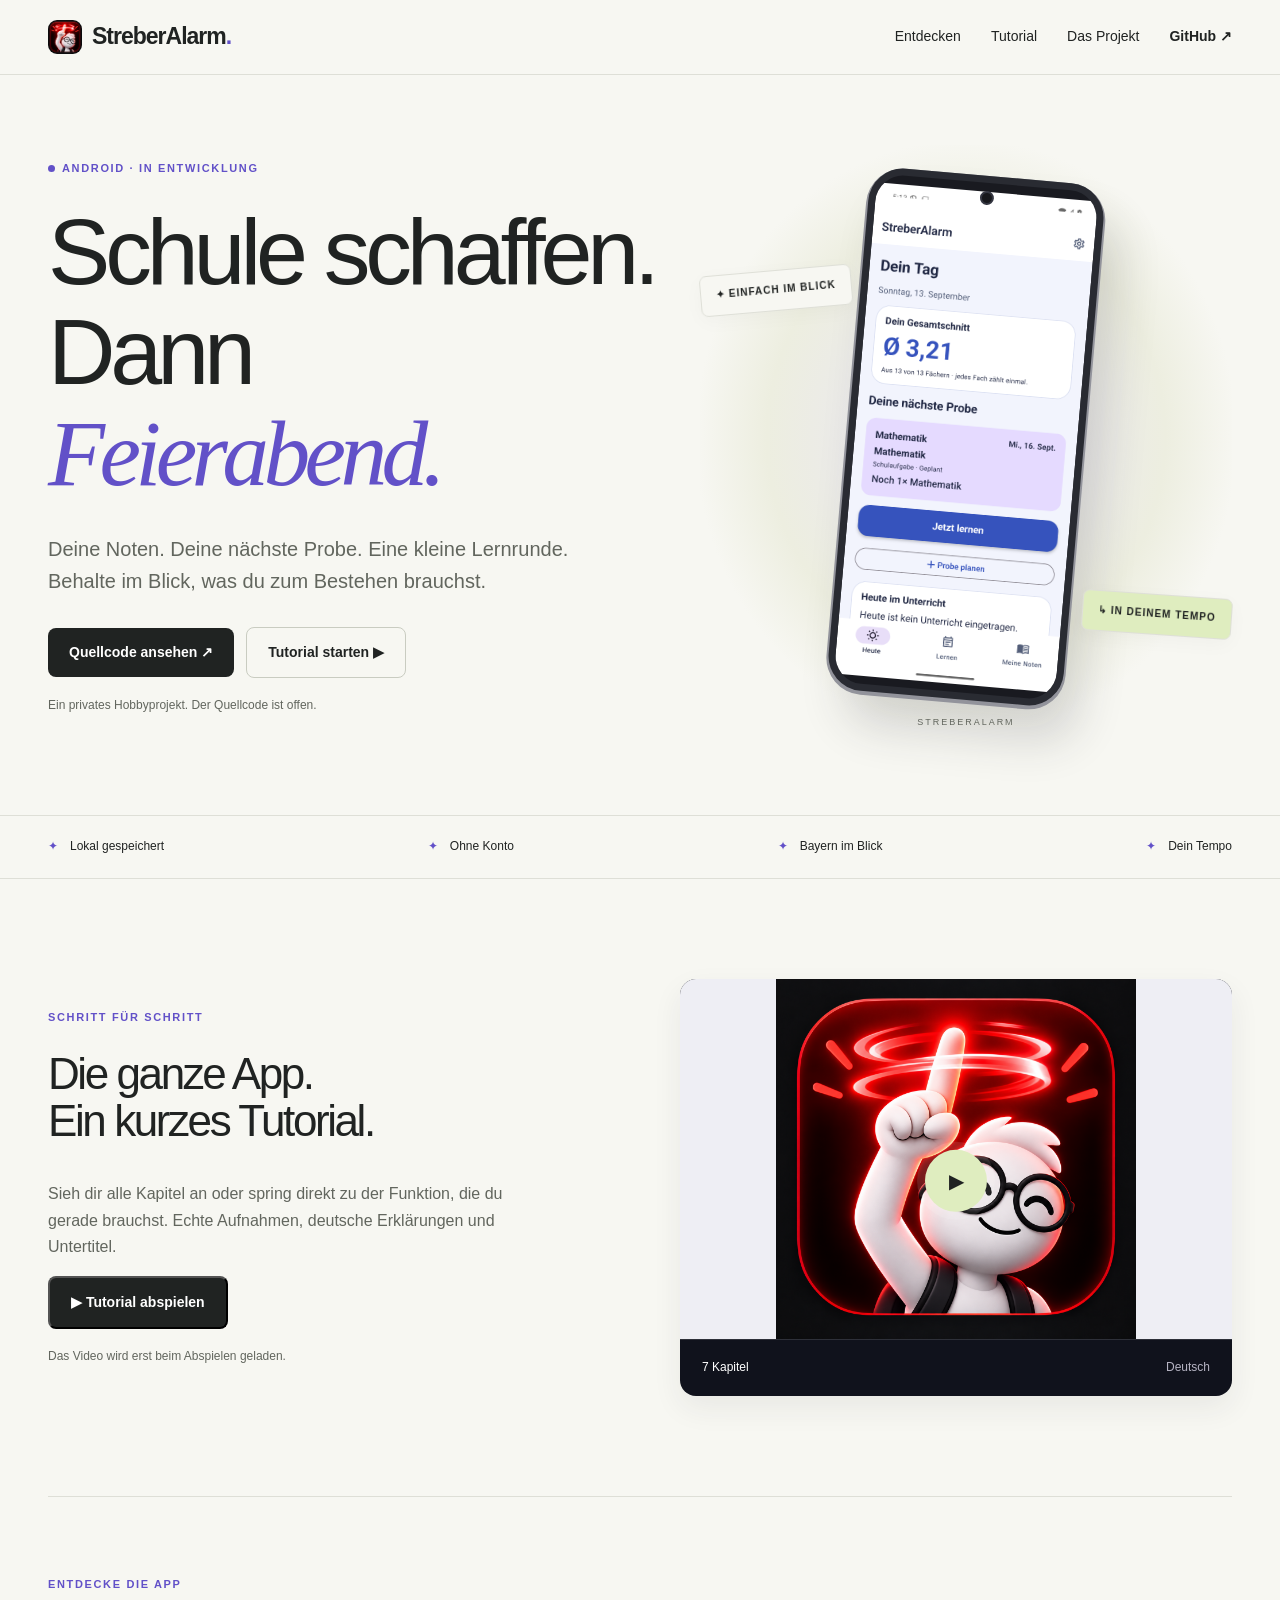
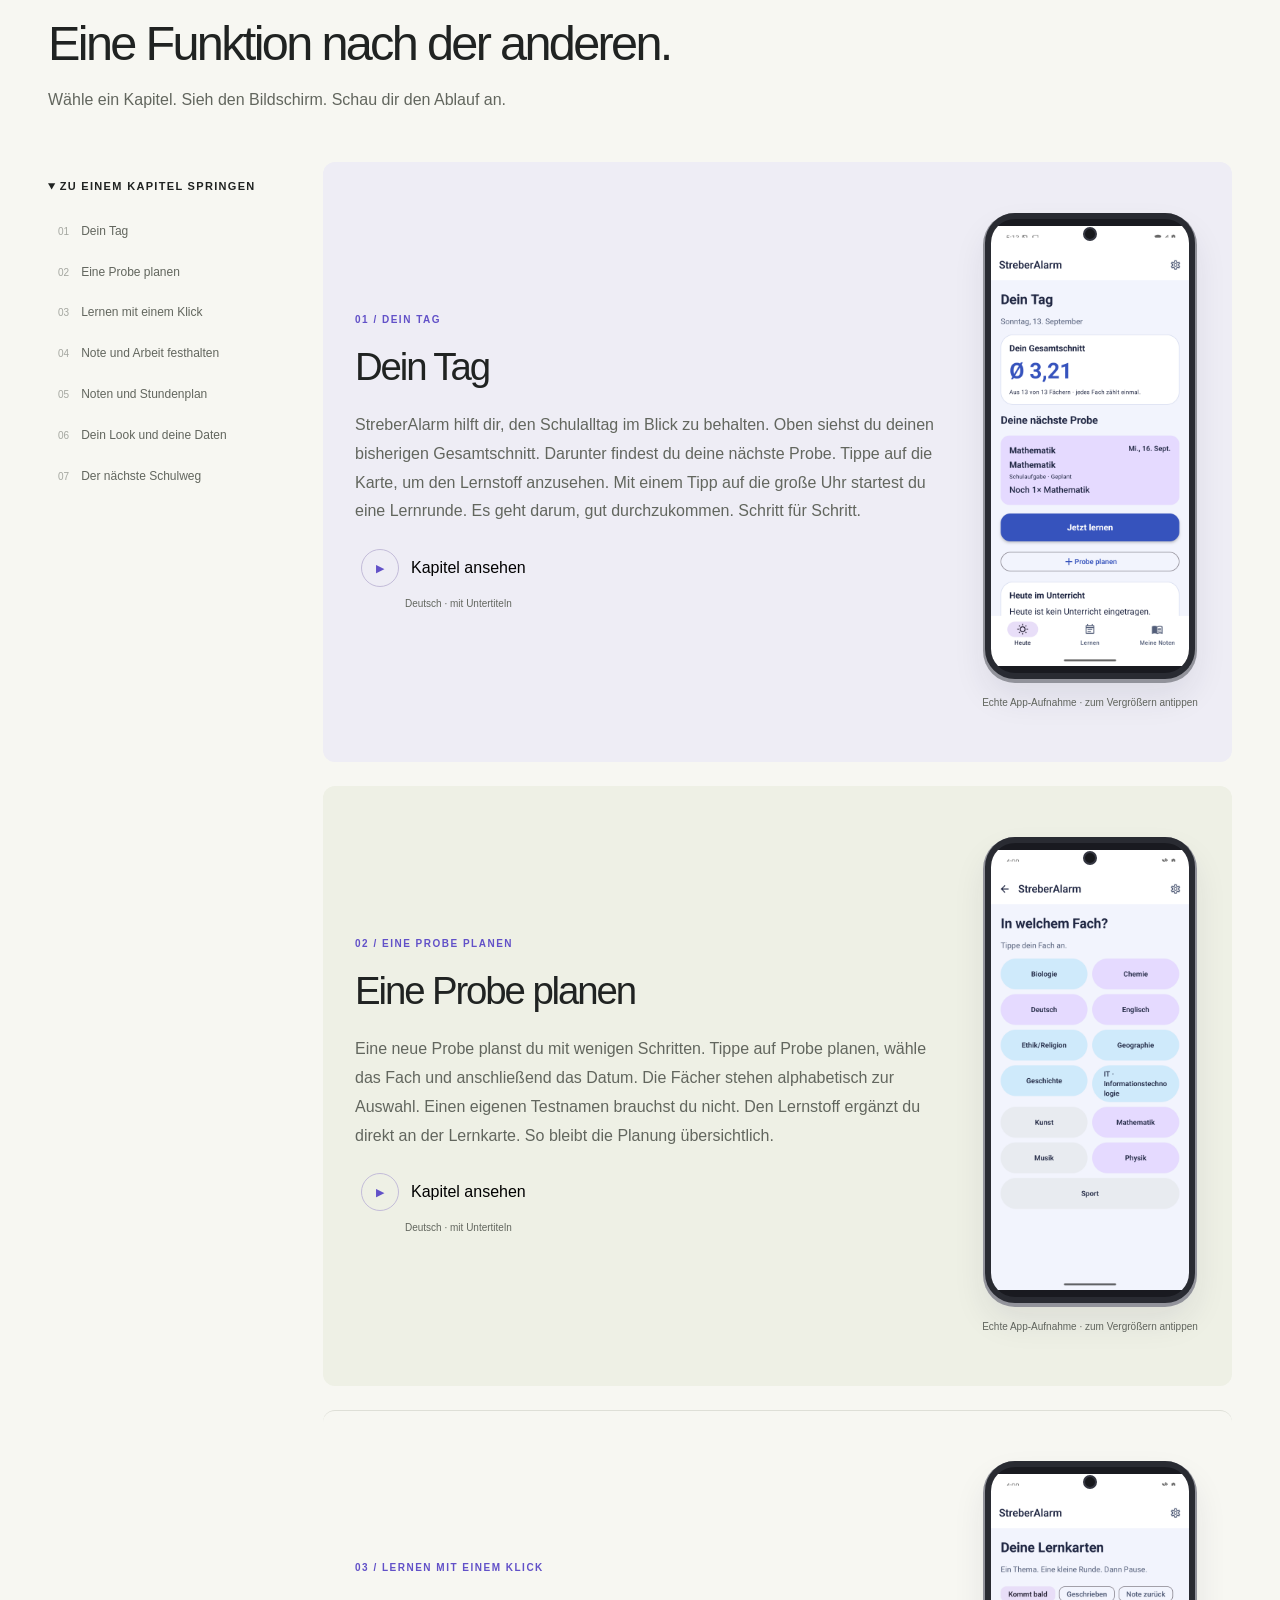
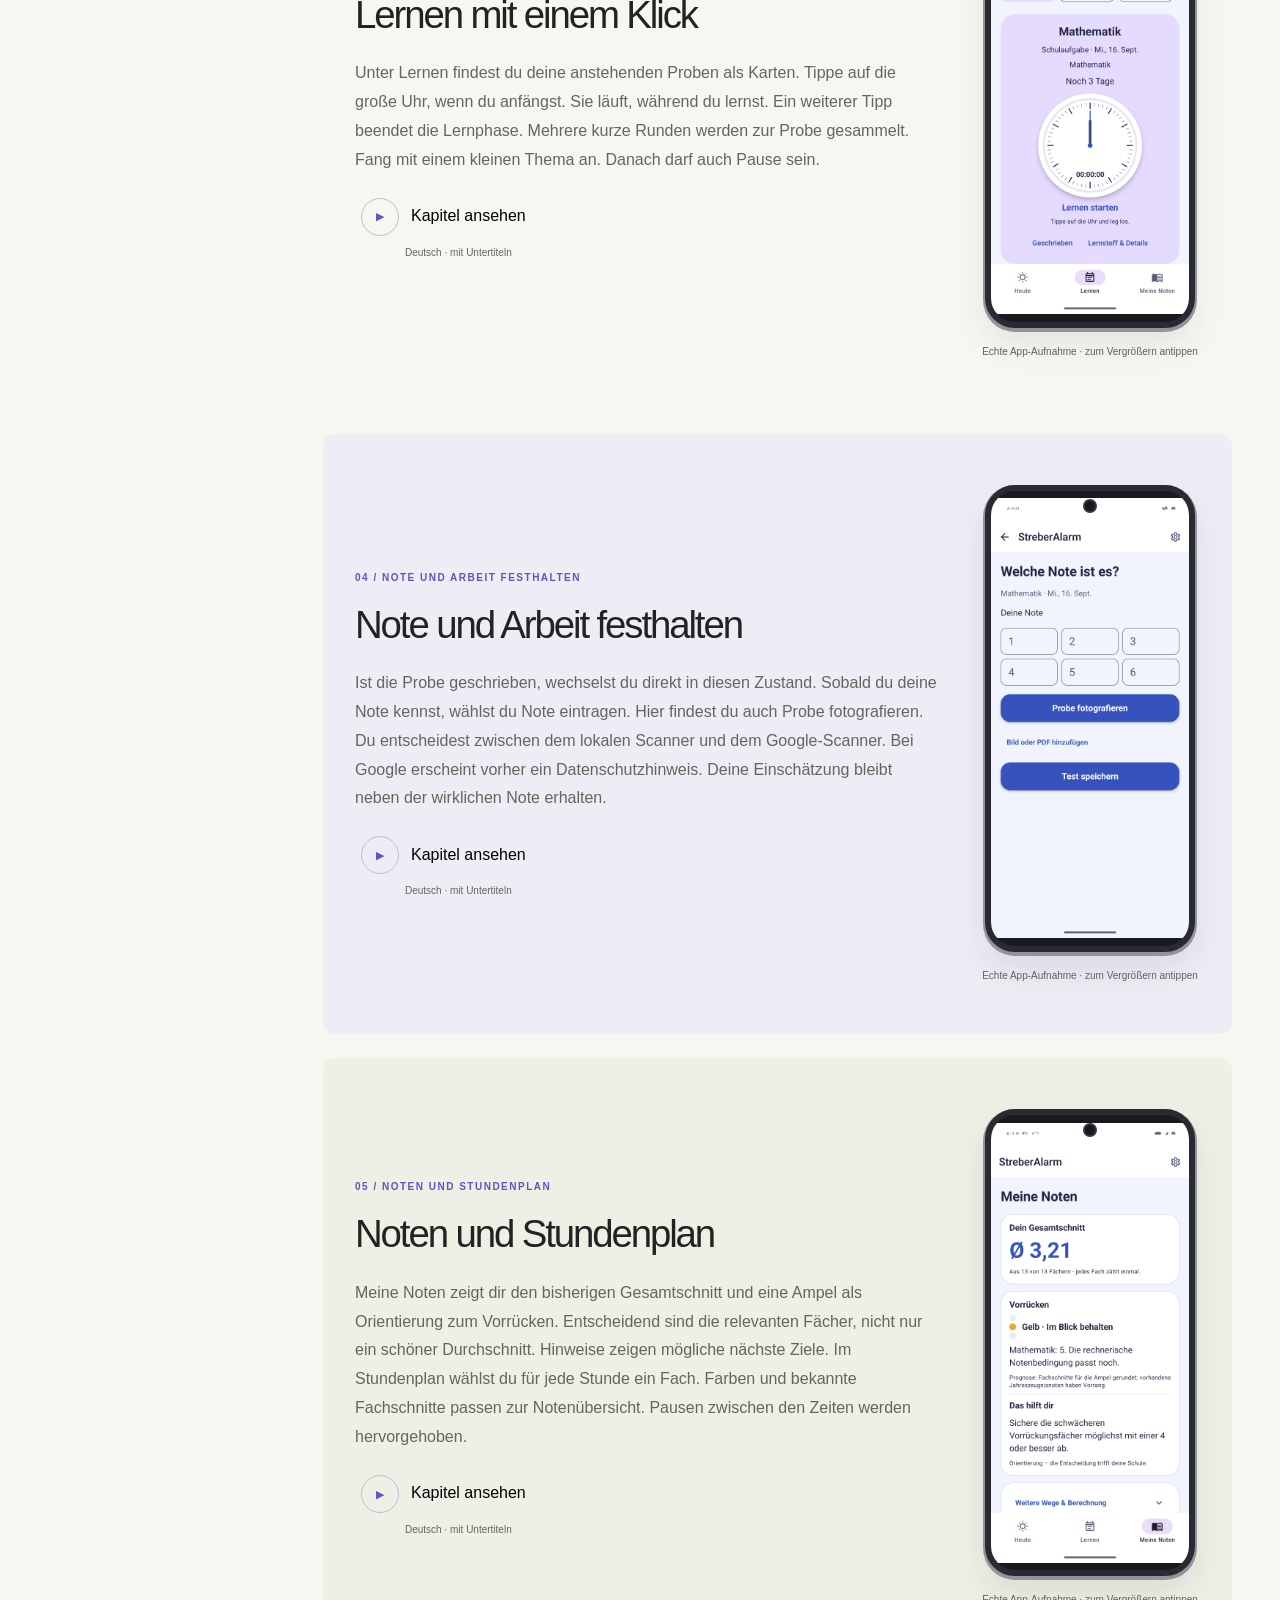
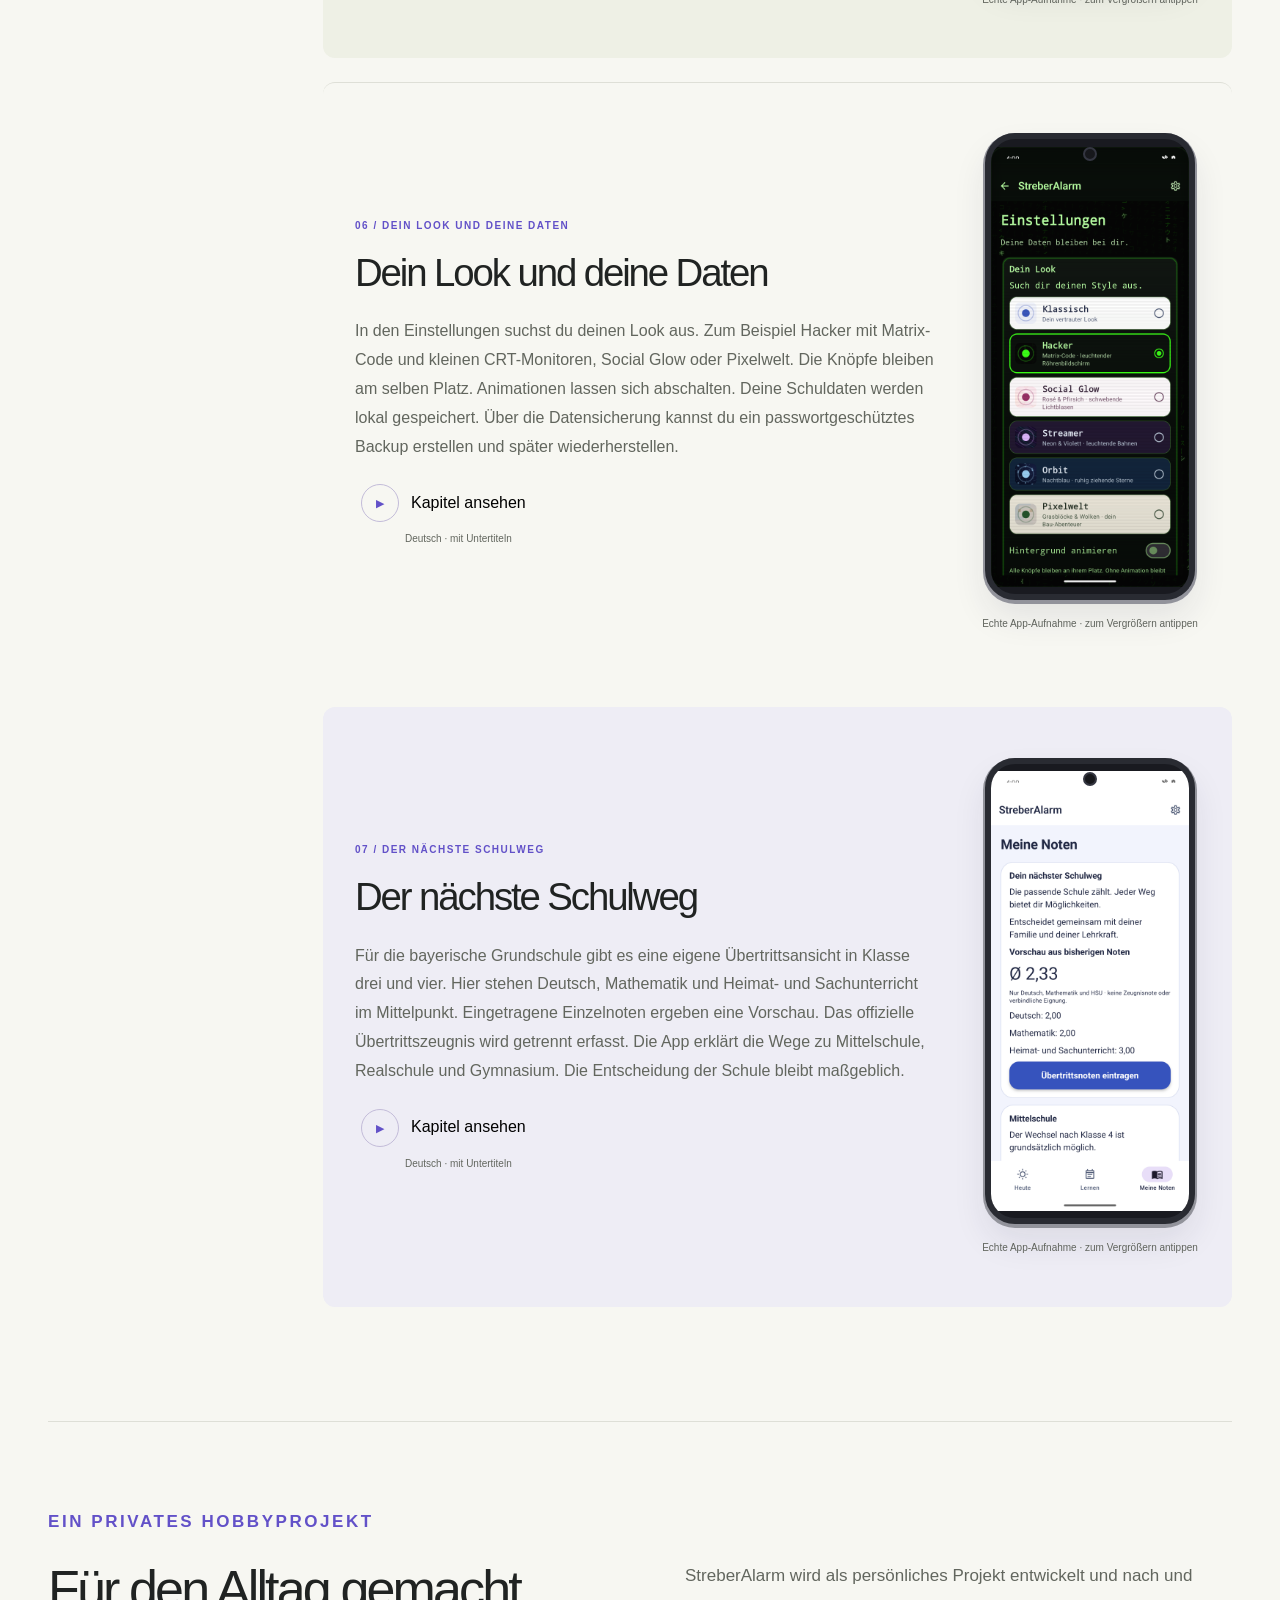
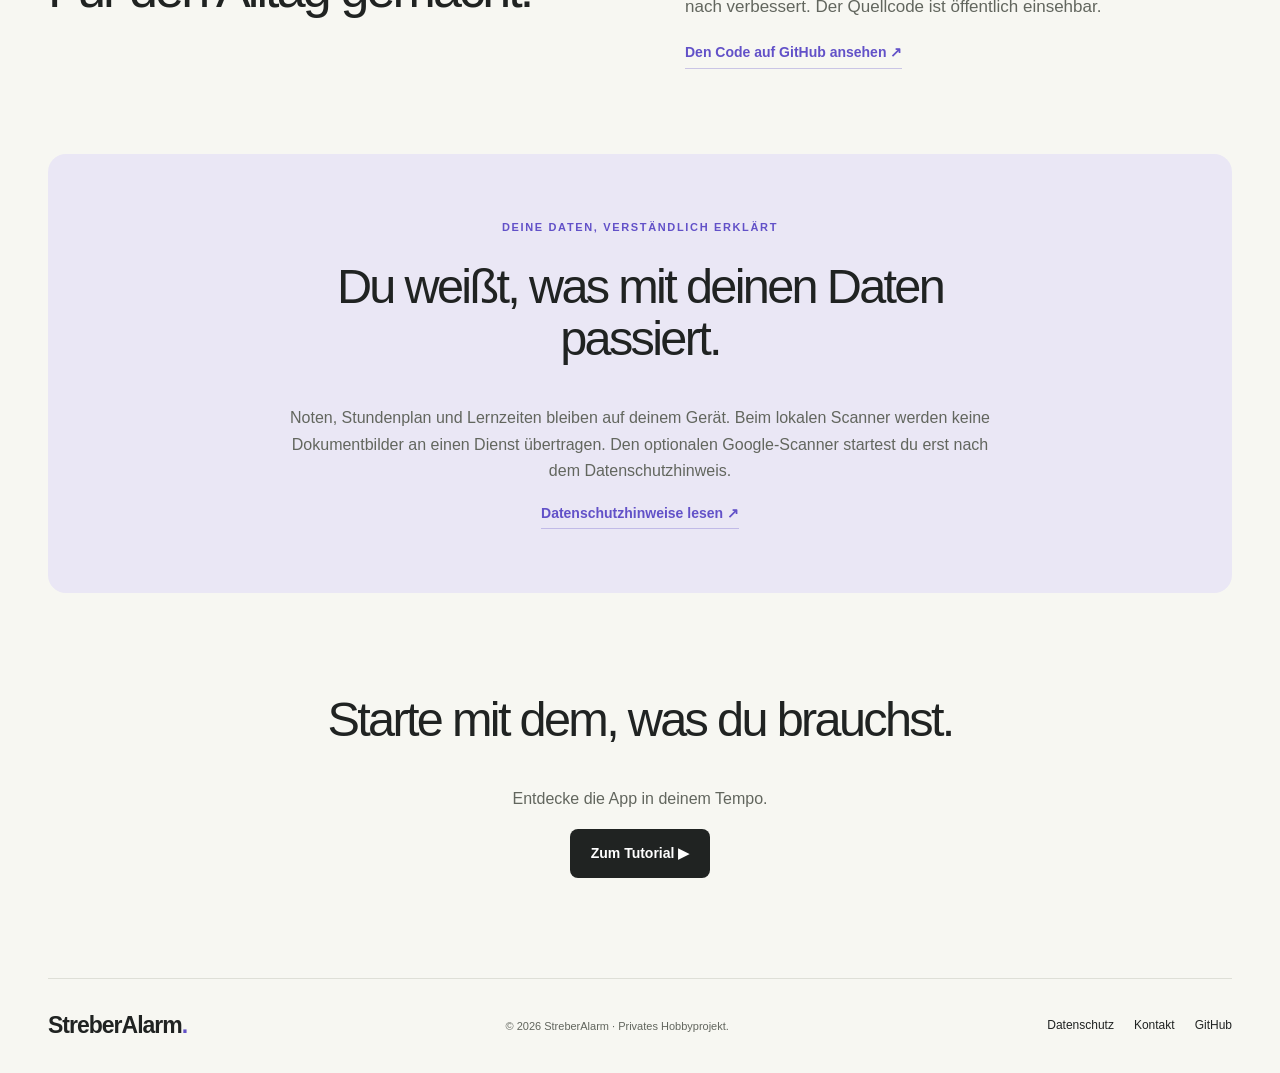
==== website/public/index.html @ 0a6abaff "Add app website with revised German tutorial chapters" ====
<!doctype html><html lang="de"><head><meta charset="utf-8"><meta name="viewport" content="width=device-width,initial-scale=1"><meta name="theme-color" content="#f7f7f2"><meta name="description" content="StreberAlarm: Funktionen, echte App-Aufnahmen und ein deutsches Tutorial."><link rel="icon" href="assets/logo.png"><link rel="stylesheet" href="style.css"><script defer src="site.js"></script><title>StreberAlarm – App und Tutorial</title></head><body><a class="skip" href="#main">Zum Inhalt</a><header class="site-header"><div class="header-inner"><a href="/streberalarm/" class="brand"><img src="assets/logo.png" width="34" height="34" alt="">StreberAlarm<span class="brand-dot">.</span></a><nav aria-label="Hauptnavigation"><a href="#features">Entdecken</a><a href="#tutorial">Tutorial</a><a href="#story">Das Projekt</a><a class="header-get" href="https://github.com/vibecodingwean/notenmanager">GitHub ↗</a></nav></div></header><main id="main"><section class="hero wrap"><div class="hero-copy"><p class="eyebrow"><span class="status-dot"></span>ANDROID · IN ENTWICKLUNG</p><h1>Schule schaffen.<br>Dann <em>Feierabend.</em></h1><p class="hero-description">Deine Noten. Deine nächste Probe. Eine kleine Lernrunde.<br>Behalte im Blick, was du zum Bestehen brauchst.</p><div class="hero-actions"><a class="button primary" href="https://github.com/vibecodingwean/notenmanager">Quellcode ansehen ↗</a><a class="button secondary" href="#tutorial">Tutorial starten ▶</a></div><p class="small">Ein privates Hobbyprojekt. Der Quellcode ist offen.</p></div><div class="hero-visual"><div class="orbit-label label-top">✦ EINFACH IM BLICK</div><div class="hero-phone phone"><img src="assets/01-heute.png" width="1080" height="2400" alt="StreberAlarm – echte Android-Aufnahme" loading="lazy"></div><div class="orbit-label label-bottom">↳ IN DEINEM TEMPO</div><span class="visual-index">STREBERALARM</span></div></section><div class="principles"><div class="wrap"><span>Lokal gespeichert</span><span>Ohne Konto</span><span>Bayern im Blick</span><span>Dein Tempo</span></div></div><section class="tutorial wrap" id="tutorial"><div><p class="eyebrow">SCHRITT FÜR SCHRITT</p><h2>Die ganze App.<br>Ein kurzes Tutorial.</h2><p>Sieh dir alle Kapitel an oder spring direkt zu der Funktion, die du gerade brauchst. Echte Aufnahmen, deutsche Erklärungen und Untertitel.</p><button class="button primary" data-start="0" data-title="Das vollständige Tutorial">▶ Tutorial abspielen</button><p class="small">Das Video wird erst beim Abspielen geladen.</p></div><button class="tutorial-art" data-start="0" data-title="Das vollständige Tutorial"><img src="assets/logo.png" width="512" height="512" alt="StreberAlarm" loading="lazy"><span class="big-play">▶</span><span class="tutorial-caption">7 Kapitel <span>Deutsch</span></span></button></section><section class="features-heading wrap" id="features"><p class="eyebrow">ENTDECKE DIE APP</p><h2>Eine Funktion nach der anderen.</h2><p>Wähle ein Kapitel. Sieh den Bildschirm. Schau dir den Ablauf an.</p></section><div class="feature-layout wrap"><aside><details open><summary>Zu einem Kapitel springen</summary><nav aria-label="Tutorial-Kapitel"><a href="#kapitel-01"><span>01</span>Dein Tag</a><a href="#kapitel-02"><span>02</span>Eine Probe planen</a><a href="#kapitel-03"><span>03</span>Lernen mit einem Klick</a><a href="#kapitel-04"><span>04</span>Note und Arbeit festhalten</a><a href="#kapitel-05"><span>05</span>Noten und Stundenplan</a><a href="#kapitel-06"><span>06</span>Dein Look und deine Daten</a><a href="#kapitel-07"><span>07</span>Der nächste Schulweg</a></nav></details></aside><div class="feature-sections"><section class="feature" id="kapitel-01"><div class="feature-copy"><p class="eyebrow">01 / Dein Tag</p><h2>Dein Tag</h2><p class="description">StreberAlarm hilft dir, den Schulalltag im Blick zu behalten. Oben siehst du deinen bisherigen Gesamtschnitt. Darunter findest du deine nächste Probe. Tippe auf die Karte, um den Lernstoff anzusehen. Mit einem Tipp auf die große Uhr startest du eine Lernrunde. Es geht darum, gut durchzukommen. Schritt für Schritt.</p><button class="watch" data-start="0" data-end="24.166666666666668" data-title="Dein Tag"><span class="play">▶</span> Kapitel ansehen</button><p class="video-hint">Deutsch · mit Untertiteln</p></div><figure><a class="phone" href="assets/01-heute.png" data-image><img src="assets/01-heute.png" width="1080" height="2400" alt="StreberAlarm – echte Android-Aufnahme" loading="lazy"></a><figcaption>Echte App-Aufnahme · zum Vergrößern antippen</figcaption></figure></section><section class="feature" id="kapitel-02"><div class="feature-copy"><p class="eyebrow">02 / Eine Probe planen</p><h2>Eine Probe planen</h2><p class="description">Eine neue Probe planst du mit wenigen Schritten. Tippe auf Probe planen, wähle das Fach und anschließend das Datum. Die Fächer stehen alphabetisch zur Auswahl. Einen eigenen Testnamen brauchst du nicht. Den Lernstoff ergänzt du direkt an der Lernkarte. So bleibt die Planung übersichtlich.</p><button class="watch" data-start="24.166666666666668" data-end="46.93333333333334" data-title="Eine Probe planen"><span class="play">▶</span> Kapitel ansehen</button><p class="video-hint">Deutsch · mit Untertiteln</p></div><figure><a class="phone" href="assets/02-planen.png" data-image><img src="assets/02-planen.png" width="1080" height="2400" alt="StreberAlarm – echte Android-Aufnahme" loading="lazy"></a><figcaption>Echte App-Aufnahme · zum Vergrößern antippen</figcaption></figure></section><section class="feature" id="kapitel-03"><div class="feature-copy"><p class="eyebrow">03 / Lernen mit einem Klick</p><h2>Lernen mit einem Klick</h2><p class="description">Unter Lernen findest du deine anstehenden Proben als Karten. Tippe auf die große Uhr, wenn du anfängst. Sie läuft, während du lernst. Ein weiterer Tipp beendet die Lernphase. Mehrere kurze Runden werden zur Probe gesammelt. Fang mit einem kleinen Thema an. Danach darf auch Pause sein.</p><button class="watch" data-start="46.93333333333334" data-end="70.13333333333334" data-title="Lernen mit einem Klick"><span class="play">▶</span> Kapitel ansehen</button><p class="video-hint">Deutsch · mit Untertiteln</p></div><figure><a class="phone" href="assets/03-lernen.png" data-image><img src="assets/03-lernen.png" width="1080" height="2400" alt="StreberAlarm – echte Android-Aufnahme" loading="lazy"></a><figcaption>Echte App-Aufnahme · zum Vergrößern antippen</figcaption></figure></section><section class="feature" id="kapitel-04"><div class="feature-copy"><p class="eyebrow">04 / Note und Arbeit festhalten</p><h2>Note und Arbeit festhalten</h2><p class="description">Ist die Probe geschrieben, wechselst du direkt in diesen Zustand. Sobald du deine Note kennst, wählst du Note eintragen. Hier findest du auch Probe fotografieren. Du entscheidest zwischen dem lokalen Scanner und dem Google-Scanner. Bei Google erscheint vorher ein Datenschutzhinweis. Deine Einschätzung bleibt neben der wirklichen Note erhalten.</p><button class="watch" data-start="70.13333333333334" data-end="95.26666666666668" data-title="Note und Arbeit festhalten"><span class="play">▶</span> Kapitel ansehen</button><p class="video-hint">Deutsch · mit Untertiteln</p></div><figure><a class="phone" href="assets/04-note.png" data-image><img src="assets/04-note.png" width="1080" height="2400" alt="StreberAlarm – echte Android-Aufnahme" loading="lazy"></a><figcaption>Echte App-Aufnahme · zum Vergrößern antippen</figcaption></figure></section><section class="feature" id="kapitel-05"><div class="feature-copy"><p class="eyebrow">05 / Noten und Stundenplan</p><h2>Noten und Stundenplan</h2><p class="description">Meine Noten zeigt dir den bisherigen Gesamtschnitt und eine Ampel als Orientierung zum Vorrücken. Entscheidend sind die relevanten Fächer, nicht nur ein schöner Durchschnitt. Hinweise zeigen mögliche nächste Ziele. Im Stundenplan wählst du für jede Stunde ein Fach. Farben und bekannte Fachschnitte passen zur Notenübersicht. Pausen zwischen den Zeiten werden hervorgehoben.</p><button class="watch" data-start="95.26666666666668" data-end="125.06666666666668" data-title="Noten und Stundenplan"><span class="play">▶</span> Kapitel ansehen</button><p class="video-hint">Deutsch · mit Untertiteln</p></div><figure><a class="phone" href="assets/05-noten.png" data-image><img src="assets/05-noten.png" width="1080" height="2400" alt="StreberAlarm – echte Android-Aufnahme" loading="lazy"></a><figcaption>Echte App-Aufnahme · zum Vergrößern antippen</figcaption></figure></section><section class="feature" id="kapitel-06"><div class="feature-copy"><p class="eyebrow">06 / Dein Look und deine Daten</p><h2>Dein Look und deine Daten</h2><p class="description">In den Einstellungen suchst du deinen Look aus. Zum Beispiel Hacker mit Matrix-Code und kleinen CRT-Monitoren, Social Glow oder Pixelwelt. Die Knöpfe bleiben am selben Platz. Animationen lassen sich abschalten. Deine Schuldaten werden lokal gespeichert. Über die Datensicherung kannst du ein passwortgeschütztes Backup erstellen und später wiederherstellen.</p><button class="watch" data-start="125.06666666666668" data-end="152.33333333333334" data-title="Dein Look und deine Daten"><span class="play">▶</span> Kapitel ansehen</button><p class="video-hint">Deutsch · mit Untertiteln</p></div><figure><a class="phone" href="assets/06-hacker.png" data-image><img src="assets/06-hacker.png" width="1080" height="2400" alt="StreberAlarm – echte Android-Aufnahme" loading="lazy"></a><figcaption>Echte App-Aufnahme · zum Vergrößern antippen</figcaption></figure></section><section class="feature" id="kapitel-07"><div class="feature-copy"><p class="eyebrow">07 / Der nächste Schulweg</p><h2>Der nächste Schulweg</h2><p class="description">Für die bayerische Grundschule gibt es eine eigene Übertrittsansicht in Klasse drei und vier. Hier stehen Deutsch, Mathematik und Heimat- und Sachunterricht im Mittelpunkt. Eingetragene Einzelnoten ergeben eine Vorschau. Das offizielle Übertrittszeugnis wird getrennt erfasst. Die App erklärt die Wege zu Mittelschule, Realschule und Gymnasium. Die Entscheidung der Schule bleibt maßgeblich.</p><button class="watch" data-start="152.33333333333334" data-end="181.8" data-title="Der nächste Schulweg"><span class="play">▶</span> Kapitel ansehen</button><p class="video-hint">Deutsch · mit Untertiteln</p></div><figure><a class="phone" href="assets/07-uebertritt.png" data-image><img src="assets/07-uebertritt.png" width="1080" height="2400" alt="StreberAlarm – echte Android-Aufnahme" loading="lazy"></a><figcaption>Echte App-Aufnahme · zum Vergrößern antippen</figcaption></figure></section></div></div><section class="story wrap" id="story"><p class="eyebrow">EIN PRIVATES HOBBYPROJEKT</p><h2>Für den Alltag gemacht.</h2><div><p>StreberAlarm wird als persönliches Projekt entwickelt und nach und nach verbessert. Der Quellcode ist öffentlich einsehbar.</p><a class="text-link" href="https://github.com/vibecodingwean/notenmanager">Den Code auf GitHub ansehen ↗</a></div></section><section class="privacy wrap" id="privacy"><p class="eyebrow">DEINE DATEN, VERSTÄNDLICH ERKLÄRT</p><h2>Du weißt, was mit deinen Daten passiert.</h2><p>Noten, Stundenplan und Lernzeiten bleiben auf deinem Gerät. Beim lokalen Scanner werden keine Dokumentbilder an einen Dienst übertragen. Den optionalen Google-Scanner startest du erst nach dem Datenschutzhinweis.</p><a class="text-link" href="privacy.html">Datenschutzhinweise lesen ↗</a></section><section class="closing wrap"><h2>Starte mit dem, was du brauchst.</h2><p>Entdecke die App in deinem Tempo.</p><a class="button primary" href="#tutorial">Zum Tutorial ▶</a></section></main><footer class="wrap footer"><a class="brand" href="/streberalarm/">StreberAlarm<span class="brand-dot">.</span></a><p>© 2026 StreberAlarm · Privates Hobbyprojekt.</p><nav aria-label="Fußzeile"><a href="privacy.html">Datenschutz</a><a href="kontakt.html">Kontakt</a><a href="https://github.com/vibecodingwean/notenmanager">GitHub</a></nav></footer><dialog id="media-dialog" aria-labelledby="media-title"><div class="dialog-top"><h2 id="media-title"></h2><button class="close" aria-label="Schließen">✕</button></div><div id="media-content"></div><p id="media-caption"></p></dialog></body></html>
---- website/public/style.css ----
:root{--paper:#f7f7f2;--ink:#202322;--muted:#62665e;--line:#dedfd7;--purple:#6251c8;--tint:#eeedf8;--lime:#dfedbf}*{box-sizing:border-box}html{scroll-behavior:smooth;scroll-padding-top:104px}body{margin:0;background:var(--paper);color:var(--ink);font:16px/1.65 Arial,Helvetica,sans-serif}a{color:inherit;text-decoration:none}button{font:inherit;cursor:pointer}a,button,summary{-webkit-tap-highlight-color:transparent}a:focus-visible,button:focus-visible,summary:focus-visible{outline:3px solid var(--purple);outline-offset:6px}img{max-width:100%;display:block;height:auto}h1,h2,h3,p{margin-top:0}h1,h2,h3{line-height:1.08;letter-spacing:-.055em}h2{font-size:clamp(32px,3.8vw,52px);font-weight:500}h3{font-size:27px;font-weight:500}p{color:var(--muted)}.wrap{width:min(1240px,calc(100% - 96px));margin-inline:auto}.site-header{position:sticky;top:0;z-index:10;border-bottom:1px solid var(--line);background:rgba(247,247,242,.96);backdrop-filter:blur(16px)}.header-inner{max-width:1440px;margin:auto;padding:18px 48px;display:flex;align-items:center;justify-content:space-between;gap:20px}.brand{display:flex;align-items:center;font-size:23px;letter-spacing:-1px;font-weight:700;color:var(--ink);white-space:nowrap}.brand img{margin-right:10px;border-radius:9px}.brand-dot{color:var(--purple)}nav{display:flex;gap:30px;font-size:14px}.header-get{font-weight:700}.header-get span{color:var(--purple);margin-left:8px}.hero{min-height:740px;display:grid;grid-template-columns:1.15fr 1fr;align-items:center;gap:40px;padding-block:60px 75px}.eyebrow{font-size:11px;font-weight:700;letter-spacing:.15em;text-transform:uppercase;color:var(--purple);margin-bottom:24px}.status-dot{display:inline-block;width:7px;height:7px;border-radius:100%;background:var(--purple);margin-right:7px}.hero h1{font-size:clamp(62px,7.3vw,104px);font-weight:500;margin-bottom:28px}.hero h1 em{font-family:Georgia,serif;font-weight:400;color:var(--purple);letter-spacing:-.06em}.hero-description{font-size:20px;line-height:1.6;margin-bottom:30px}.hero-actions{display:flex;gap:12px;flex-wrap:wrap;align-items:center}.button{display:inline-flex;align-items:center;justify-content:center;gap:20px;padding:14px 21px;border-radius:8px;font-size:14px;font-weight:600;line-height:1.5;transition:transform .15s,background .15s}.button:hover{transform:translateY(-2px)}.primary{background:var(--ink);color:#fff}.primary:hover{background:var(--purple)}.secondary{border:1px solid #c9ccc1;background:transparent}.small{font-size:12px;line-height:1.6;margin-top:18px;margin-bottom:0}.hero-visual{height:585px;position:relative;display:grid;place-items:center;background:radial-gradient(ellipse at center,#e9e5f7 0%,#edeee0 53%,transparent 72%)}.phone{display:block;position:relative;background:#191a20;border:7px solid #292b32;border-radius:35px;overflow:hidden;box-shadow:0 2px 0 2px #92939b,0 18px 34px #26253f17;aspect-ratio:9/20}.phone:after{content:"";position:absolute;top:8px;left:50%;width:10px;height:10px;background:#17181c;border:2px solid #343641;border-radius:50%;transform:translateX(-50%);pointer-events:none}.phone img{width:100%;height:100%;object-fit:contain}.hero-phone{width:236px;transform:rotate(5deg);box-shadow:0 2px 0 2px #92939b,18px 35px 45px #292b3229}.orbit-label{position:absolute;background:var(--paper);z-index:1;border:1px solid var(--line);border-radius:7px;font-size:10px;letter-spacing:.1em;font-weight:700;padding:11px 15px;box-shadow:0 5px 20px #20232208}.orbit-label span{font-size:18px;color:var(--purple);margin-right:8px}.label-top{left:0;top:125px;transform:rotate(-5deg)}.label-bottom{right:0;bottom:95px;transform:rotate(4deg);background:var(--lime)}.visual-index{position:absolute;bottom:0;font-size:9px;letter-spacing:.22em;color:var(--muted)}.principles{border-block:1px solid var(--line);padding:21px 0}.principles .wrap{display:flex;justify-content:space-between;gap:15px;font-size:12px}.principles span:before{content:"✦";color:var(--purple);margin-right:12px}.tutorial{display:grid;grid-template-columns:1fr 1fr;gap:80px;align-items:center;padding-block:100px}.tutorial h2{font-size:44px}.tutorial p{max-width:480px}.text-link{font-size:14px;font-weight:600;display:inline-block;color:var(--purple);border-bottom:1px solid #6251c84d;padding-bottom:3px}.tutorial .text-link{display:block;width:max-content;margin-top:16px}.tutorial-art{position:relative;background:#10121c;border-radius:16px;overflow:hidden;box-shadow:0 12px 30px #27243812}.tutorial-art img{width:100%}.big-play{position:absolute;top:50%;left:50%;transform:translate(-50%,-60%);border-radius:50%;background:var(--lime);color:var(--ink);width:62px;height:62px;display:grid;place-items:center;font-size:20px;box-shadow:0 0 0 8px #ffffff1c}.tutorial-caption{display:flex;justify-content:space-between;padding:18px 22px;border-top:1px solid #ffffff20;color:#fff;font-size:12px}.tutorial-caption span{color:#b6b4c3}.duration{opacity:.7;font-size:12px;font-weight:400}.features-heading{border-top:1px solid var(--line);padding-top:78px}.features-heading h2{margin-bottom:18px}.feature-layout{display:grid;grid-template-columns:225px minmax(0,1fr);gap:50px;align-items:start;padding-block:32px 90px}.feature-layout aside{position:sticky;top:110px;padding-top:15px}.feature-layout details summary{font-size:11px;text-transform:uppercase;letter-spacing:.12em;font-weight:700;margin-bottom:18px;cursor:pointer}.feature-layout details nav{display:flex;flex-direction:column;gap:3px}.feature-layout aside a{display:flex;align-items:baseline;gap:12px;font-size:12px;padding:9px 10px;border-radius:5px;color:var(--muted)}.feature-layout aside a span{font-size:10px;opacity:.55;font-variant-numeric:tabular-nums}.feature-layout aside a:hover,.feature-layout aside a[aria-current=true]{color:var(--purple);background:#eae8f2}.feature{display:grid;grid-template-columns:minmax(0,1fr) 220px;gap:42px;align-items:center;border-top:1px solid var(--line);padding:50px 32px;margin-bottom:24px;min-height:580px;border-radius:12px;scroll-margin-top:6px}.feature:nth-child(3n+1){background:#eeedf5;border-top-color:transparent}.feature:nth-child(3n+2){background:#eef0e5;border-top-color:transparent}.feature h2{font-size:clamp(32px,3vw,42px);max-width:440px;margin-bottom:24px}.feature .eyebrow{font-size:10px;margin-bottom:18px;line-height:1.6}.description{font-size:16px;line-height:1.8;margin-bottom:22px}.feature-note{font-size:12px;line-height:1.6;color:#62665e;border-left:2px solid #c9c3e5;padding-left:12px;margin-bottom:28px}.watch{display:inline-flex;align-items:center;gap:12px;font-size:13px;font-weight:700}.play{border:1px solid #c3bcd9;width:38px;height:38px;border-radius:50%;display:grid;place-items:center;font-size:11px;color:var(--purple);transition:background .15s}.watch:hover .play{background:var(--purple);color:#fff}.video-hint{font-size:10px;margin:8px 0 0 50px}.feature figure{margin:0;text-align:center}.feature .phone{width:210px;margin:auto;border-width:6px;border-radius:30px;transition:transform .2s}.feature .phone:hover{transform:translateY(-4px)}figcaption{color:var(--muted);font-size:10px;margin-top:16px}figcaption span{margin-left:6px}.story{display:grid;grid-template-columns:1fr 1fr;column-gap:90px;padding-block:85px;border-top:1px solid var(--line)}.story>.eyebrow{grid-column:1/-1}.story h2{font-size:52px}.story p{font-size:17px;line-height:1.8}.desktop{padding-block:65px 90px;border-top:1px solid var(--line)}.desktop h2{max-width:520px}.desktop-options{display:grid;grid-template-columns:1fr 1fr;gap:30px}.desktop-options article{padding:30px;background:#eceee4;border-radius:12px}.desktop-options h3{margin:18px 0}.desktop-options p{max-width:470px}.privacy{padding:64px 70px;background:#eae7f5;border-radius:18px;text-align:center}.privacy h2{max-width:730px;margin-inline:auto}.privacy>p:not(.eyebrow){max-width:720px;margin-inline:auto}.data-flow{display:flex;justify-content:center;align-items:center;gap:22px;margin:36px 0;font-size:14px}.data-flow span:not(:nth-child(2)){background:#ffffff80;padding:16px 24px;border:1px solid #d2cce3;border-radius:8px}.closing{text-align:center;padding-block:100px}.closing .hero-actions{justify-content:center;margin-top:25px}.footer{border-top:1px solid var(--line);padding-block:28px;display:flex;align-items:center;justify-content:space-between;gap:25px;flex-wrap:wrap}.footer p{font-size:11px;margin:0}.footer nav{font-size:12px;gap:20px}.skip{position:fixed;left:10px;top:-100px;background:white;padding:14px;z-index:100}.skip:focus{top:10px}.sr-only{position:absolute;width:1px;height:1px;padding:0;margin:-1px;overflow:hidden;clip:rect(0,0,0,0);white-space:nowrap;border:0}dialog{background:var(--paper);color:var(--ink);border:1px solid var(--line);border-radius:15px;padding:18px 24px;max-width:calc(100% - 24px);max-height:calc(100dvh - 24px);width:480px;overscroll-behavior:contain}dialog::backdrop{background:#11131cd9;backdrop-filter:blur(5px)}.dialog-top{display:flex;justify-content:space-between;gap:16px;align-items:center;margin-bottom:14px}.dialog-top h2{font-size:19px;letter-spacing:-.025em;margin:0}.close{border:1px solid var(--line);background:transparent;border-radius:50%;width:38px;height:38px;flex-shrink:0}.media-frame{aspect-ratio:9/20;width:min(100%,calc((100dvh - 190px)*.45));min-width:200px;margin-inline:auto;background:#10121c;border-radius:8px;overflow:hidden}.media-frame iframe{width:100%;height:100%;border:0;display:block}.media-image{height:auto;max-height:calc(100dvh - 155px);width:auto;max-width:100%;margin:auto;border:6px solid #292b32;border-radius:24px}#media-caption{font-size:11px;line-height:1.5;margin:12px 0 0}#media-caption a{text-decoration:underline}.policy{padding-block:70px;max-width:960px}.policy .section-kicker{color:var(--purple);text-transform:uppercase;font-size:12px;letter-spacing:.12em}.policy .detail-card{padding-block:18px;border-top:1px solid var(--line)}.policy h3{font-size:24px;margin-bottom:15px}.policy a{color:var(--purple);text-decoration:underline}.policy ul{color:var(--muted)}
@media(min-width:1600px){.hero{min-height:790px}.hero-visual{height:630px}.hero-phone{width:255px}}
@media(max-width:1100px){.wrap{width:calc(100% - 64px)}.header-inner{padding-inline:32px}.hero{gap:15px}.hero h1{font-size:76px}.hero-actions{gap:10px}.button{padding:13px 16px;font-size:13px}.orbit-label{font-size:8px;padding:8px 10px}.label-top{left:-5px}.label-bottom{right:-5px}.tutorial{gap:45px}.feature-layout{grid-template-columns:180px minmax(0,1fr);gap:25px}.feature{padding:35px 24px;gap:25px;grid-template-columns:minmax(0,1fr) 180px}.feature .phone{width:174px;border-radius:26px}.feature h2{font-size:34px}.feature-layout aside a{font-size:11px;padding-inline:4px}.story{gap:35px}}
@media(max-width:850px){.hero h1{font-size:65px}.hero-visual{height:520px}.hero-phone{width:205px}.hero-description{font-size:17px}.hero .eyebrow{font-size:9px}.principles .wrap{flex-wrap:wrap;justify-content:center;column-gap:35px}.tutorial{gap:25px;padding-block:70px}.tutorial h2{font-size:36px}.feature-layout{display:block;padding-top:12px}.feature-layout aside{position:static;margin-bottom:24px;padding:15px 18px;background:#eceee4;border-radius:8px}.feature-layout details nav{display:grid;grid-template-columns:1fr 1fr;gap:2px}.feature-layout details summary{margin-bottom:12px}.feature-layout aside a{padding:7px;font-size:12px}.feature{grid-template-columns:minmax(0,1fr) 230px;padding:42px;gap:42px}.feature .phone{width:216px}.feature h2{font-size:40px}.story h2{font-size:40px}.privacy{padding:40px}}
@media(max-width:600px){html{scroll-padding-top:84px}.wrap{width:calc(100% - 40px)}.header-inner{padding:14px 20px;gap:12px}.brand{font-size:21px}.brand img{width:28px;height:28px;margin-right:7px}.site-header nav{gap:17px;font-size:12px}.site-header nav a:nth-child(3),.site-header .header-get{display:none}.hero{grid-template-columns:1fr;padding-block:45px 30px;gap:25px;text-align:center;min-height:0}.hero h1{font-size:68px;line-height:1;letter-spacing:-.065em;margin-bottom:22px}.hero .eyebrow{font-size:10px;margin-bottom:23px}.hero-description{font-size:17px;margin-bottom:24px}.hero .hero-actions{justify-content:center;gap:10px}.button{font-size:12px;padding:13px 15px;gap:12px}.hero .small{font-size:11px;margin-top:16px}.hero-visual{height:480px;width:min(100%,390px);margin:auto}.hero-phone{width:188px}.label-top{top:102px;left:2px}.label-bottom{bottom:85px;right:0}.visual-index{bottom:9px;font-size:8px}.principles{padding-block:18px}.principles .wrap{display:grid;grid-template-columns:1fr 1fr;gap:12px;font-size:10px}.principles span:before{margin-right:6px}.tutorial{grid-template-columns:1fr;padding-block:56px;gap:28px}.tutorial h2{font-size:39px}.tutorial p{font-size:15px}.tutorial .small{font-size:11px}.tutorial-caption{padding:16px;font-size:11px}.features-heading{padding-top:48px}.features-heading h2{font-size:36px}.features-heading>p:last-child{font-size:14px}.feature-layout aside a{font-size:10px;gap:8px}.feature-layout details nav{column-gap:5px}.feature{grid-template-columns:1fr;gap:30px;padding:30px 24px;margin-bottom:18px}.feature h2{font-size:37px;max-width:100%}.description{font-size:15px;line-height:1.7}.feature-note{font-size:11px;margin-bottom:22px}.feature .phone{width:210px}.feature figure{margin-bottom:3px}.feature-layout{padding-bottom:40px}.story{grid-template-columns:1fr;gap:0;padding-block:52px}.story>.eyebrow{font-size:10px}.story h2{font-size:40px}.story p{font-size:15px}.desktop{padding-block:48px}.desktop h2{font-size:38px}.desktop-options{grid-template-columns:1fr;gap:18px}.desktop-options article{padding:25px}.desktop-options p{font-size:14px}.privacy{padding:33px 23px;border-radius:12px}.privacy h2{font-size:34px}.privacy>p:not(.eyebrow){font-size:14px}.data-flow{font-size:12px;gap:10px;flex-wrap:wrap;margin-block:24px}.data-flow span:not(:nth-child(2)){padding:12px 14px}.closing{padding-block:65px}.closing h2{font-size:37px}.footer{gap:18px;flex-direction:column;align-items:flex-start}.footer p{font-size:10px}dialog{padding:16px}.dialog-top h2{font-size:17px}.policy{padding-block:45px}.policy h2{font-size:36px}.policy h3{font-size:24px}.policy p,.policy li{font-size:15px}}
@media(prefers-reduced-motion:reduce){html{scroll-behavior:auto}*,*:before,*:after{transition:none!important}}

.policy h1{font-size:clamp(36px,5vw,56px);font-weight:500}

button.watch,button.tutorial-art{cursor:pointer;font:inherit}button.watch{background:none;border:0}button.tutorial-art{padding:0;border:0}button.tutorial-art>img{object-fit:contain;max-height:360px;background:#eeeef4}#media-content video{display:block;max-width:100%;max-height:78vh;margin:auto}#media-content img{display:block;max-width:100%;max-height:78vh;object-fit:contain;margin:auto}
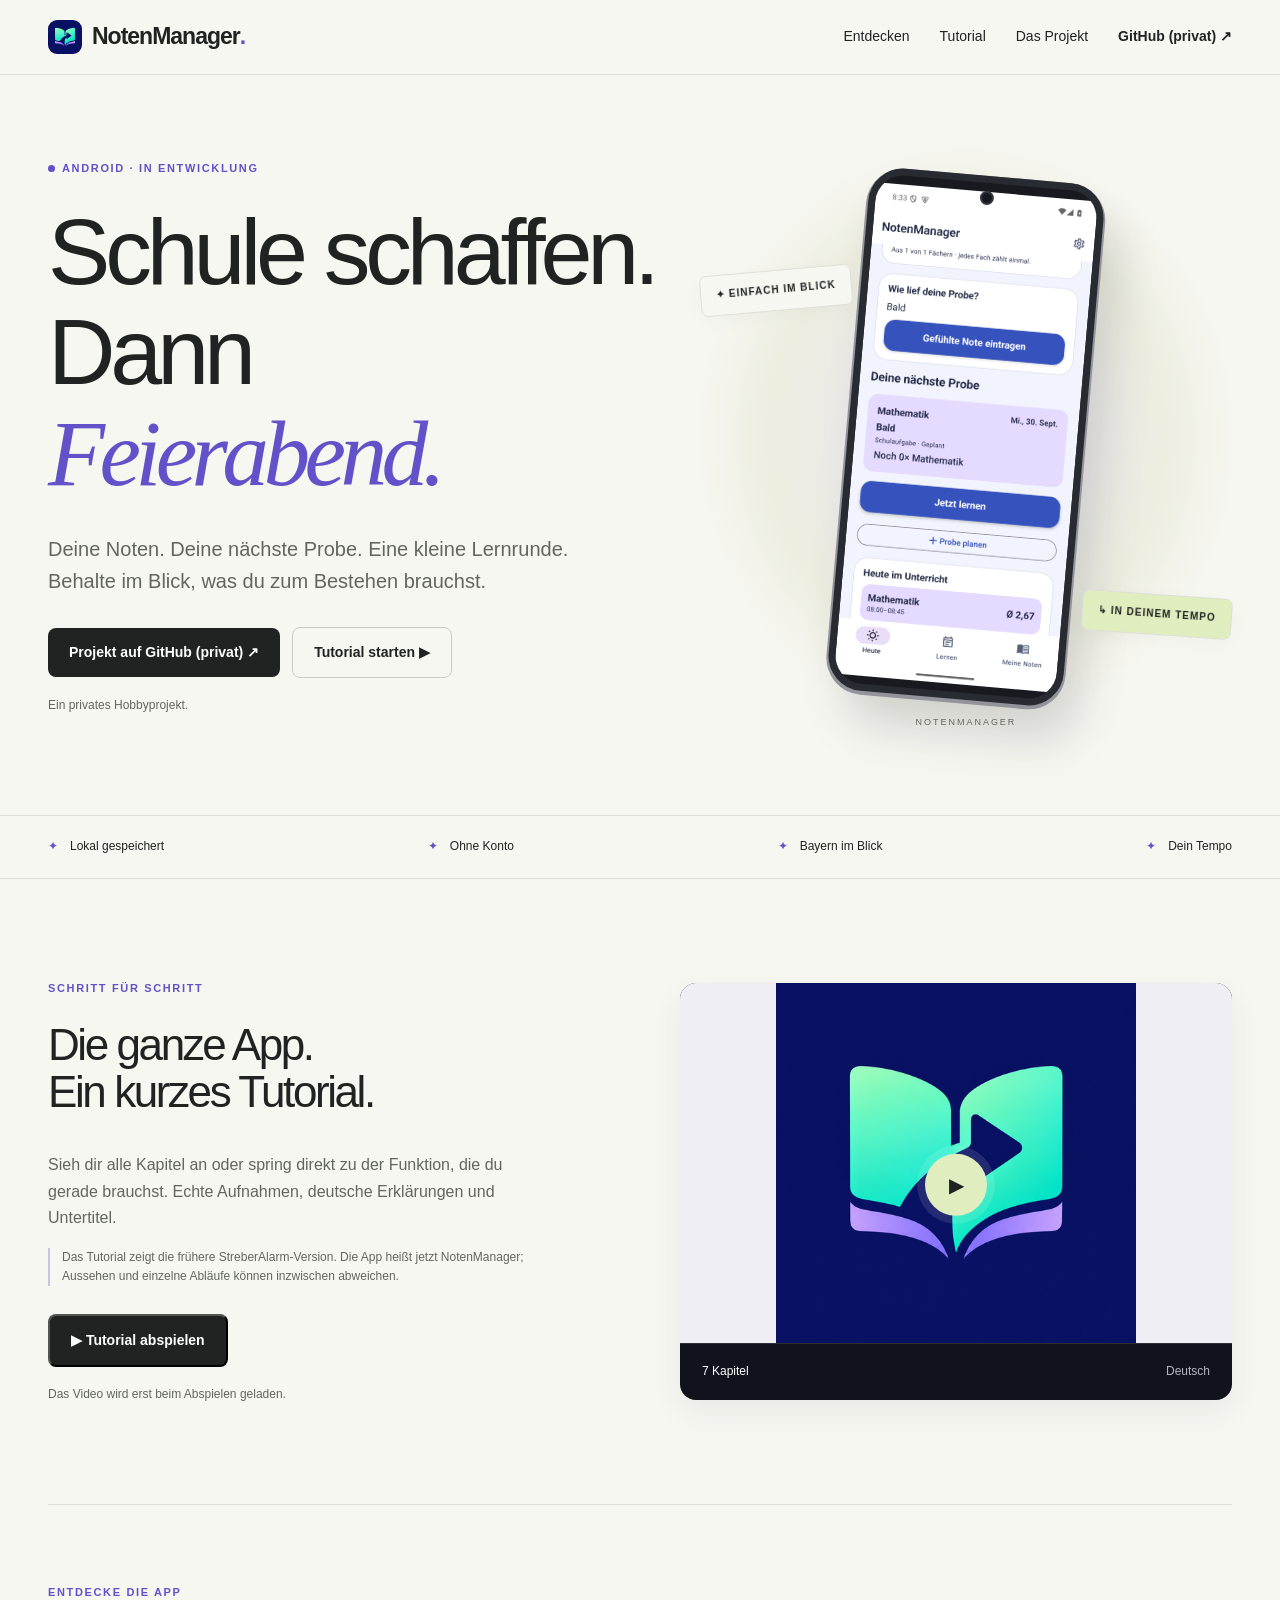
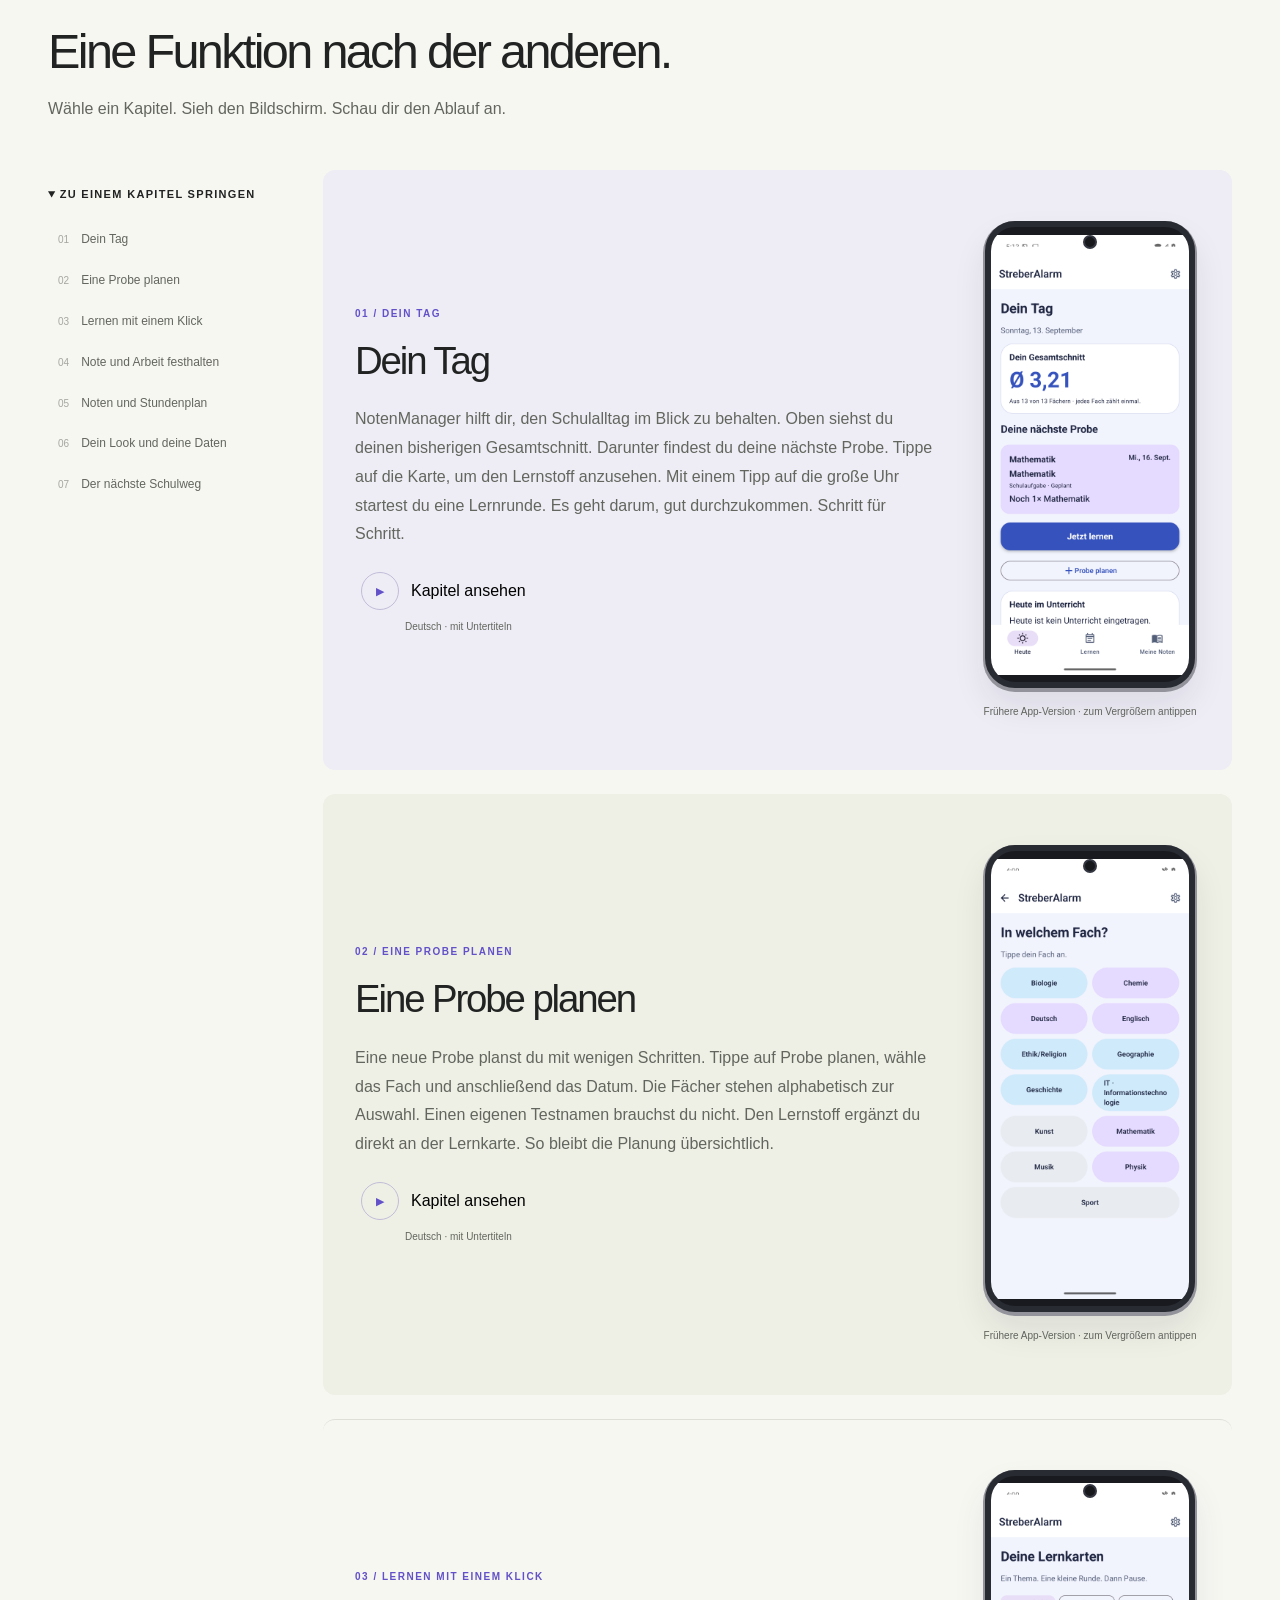
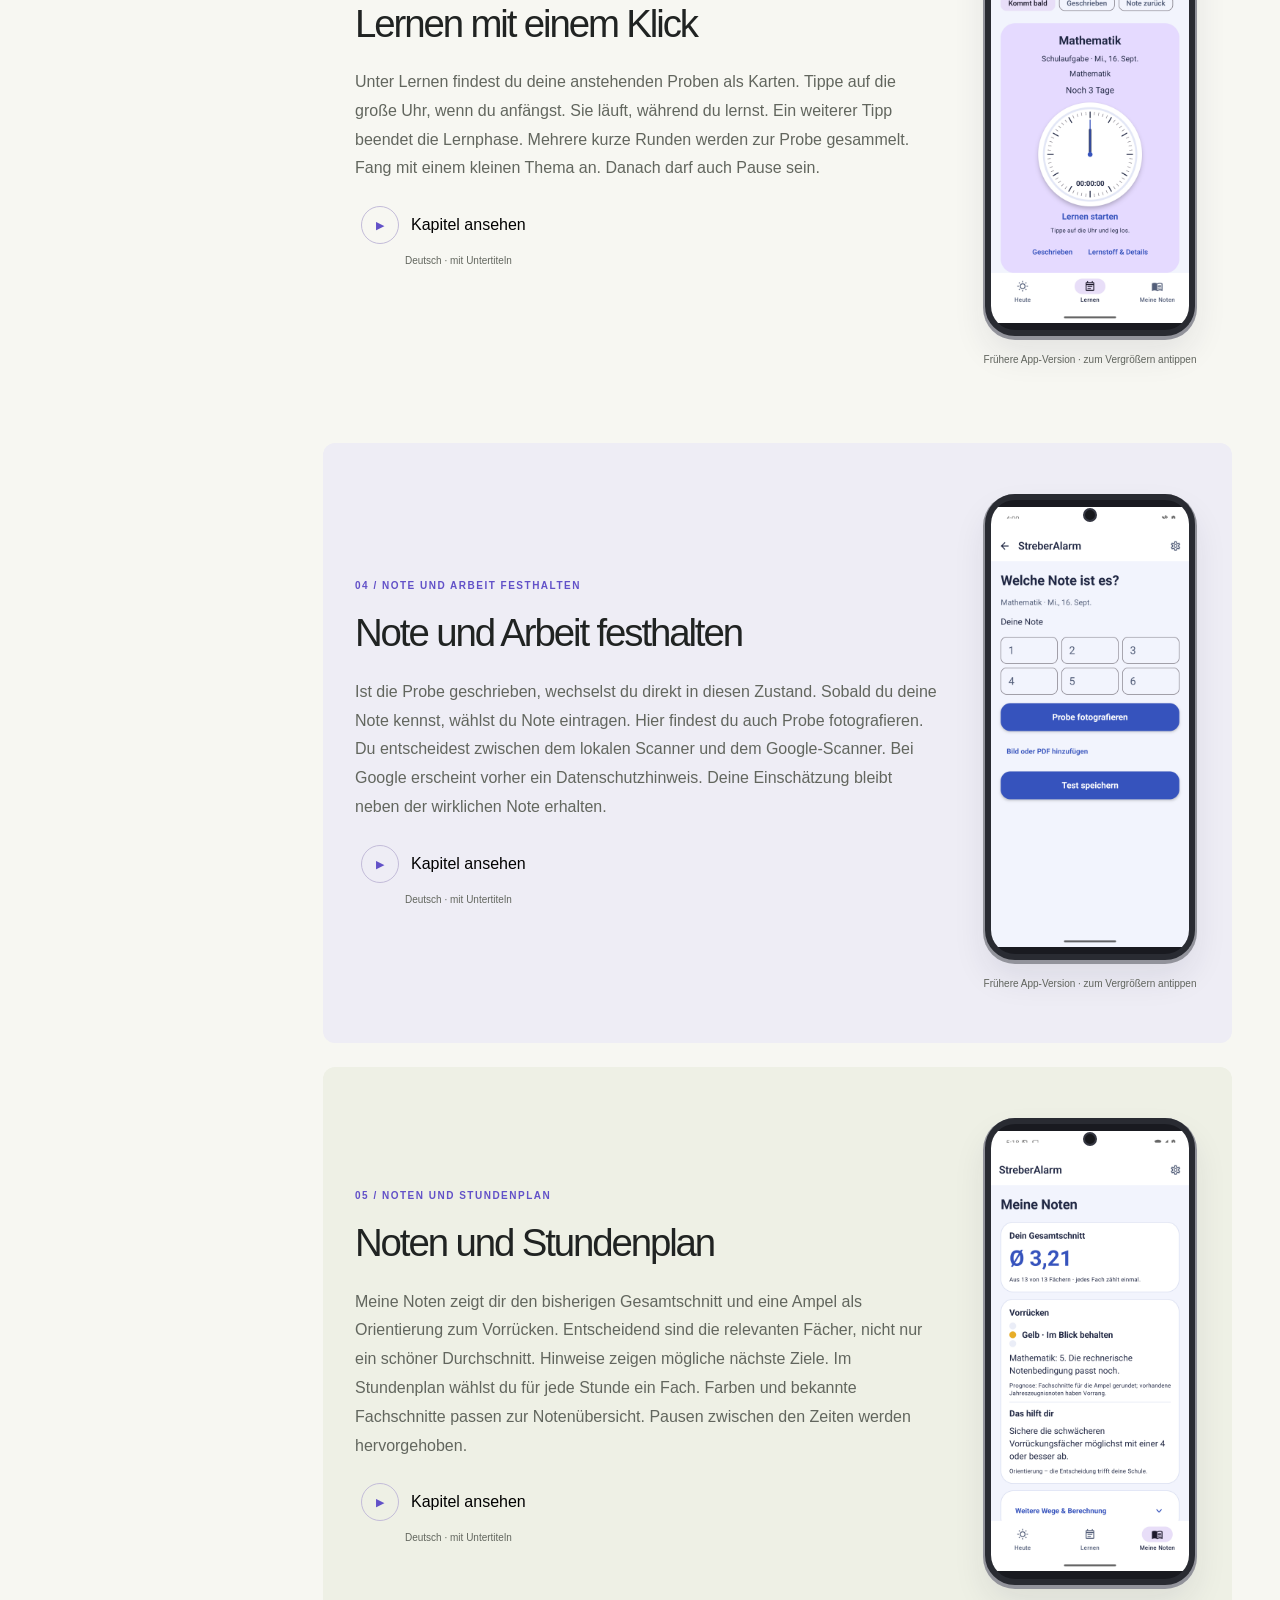
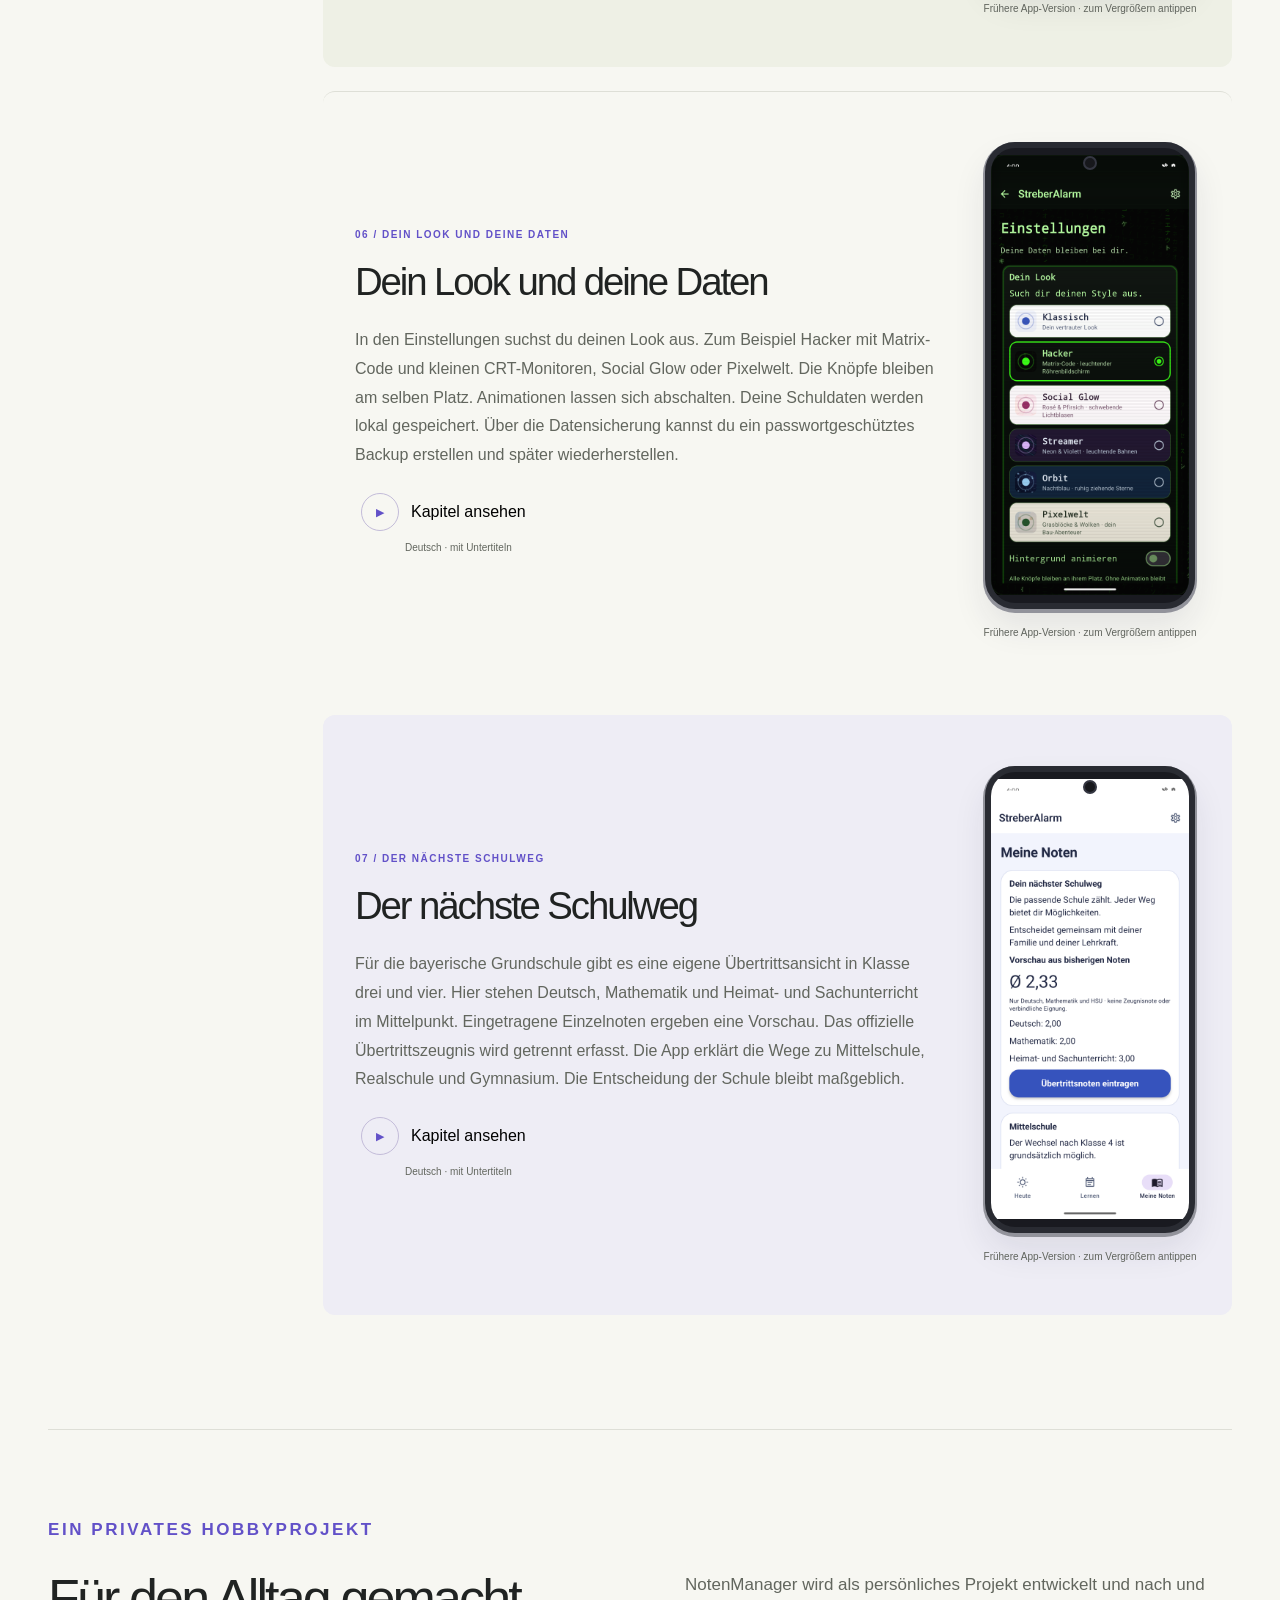
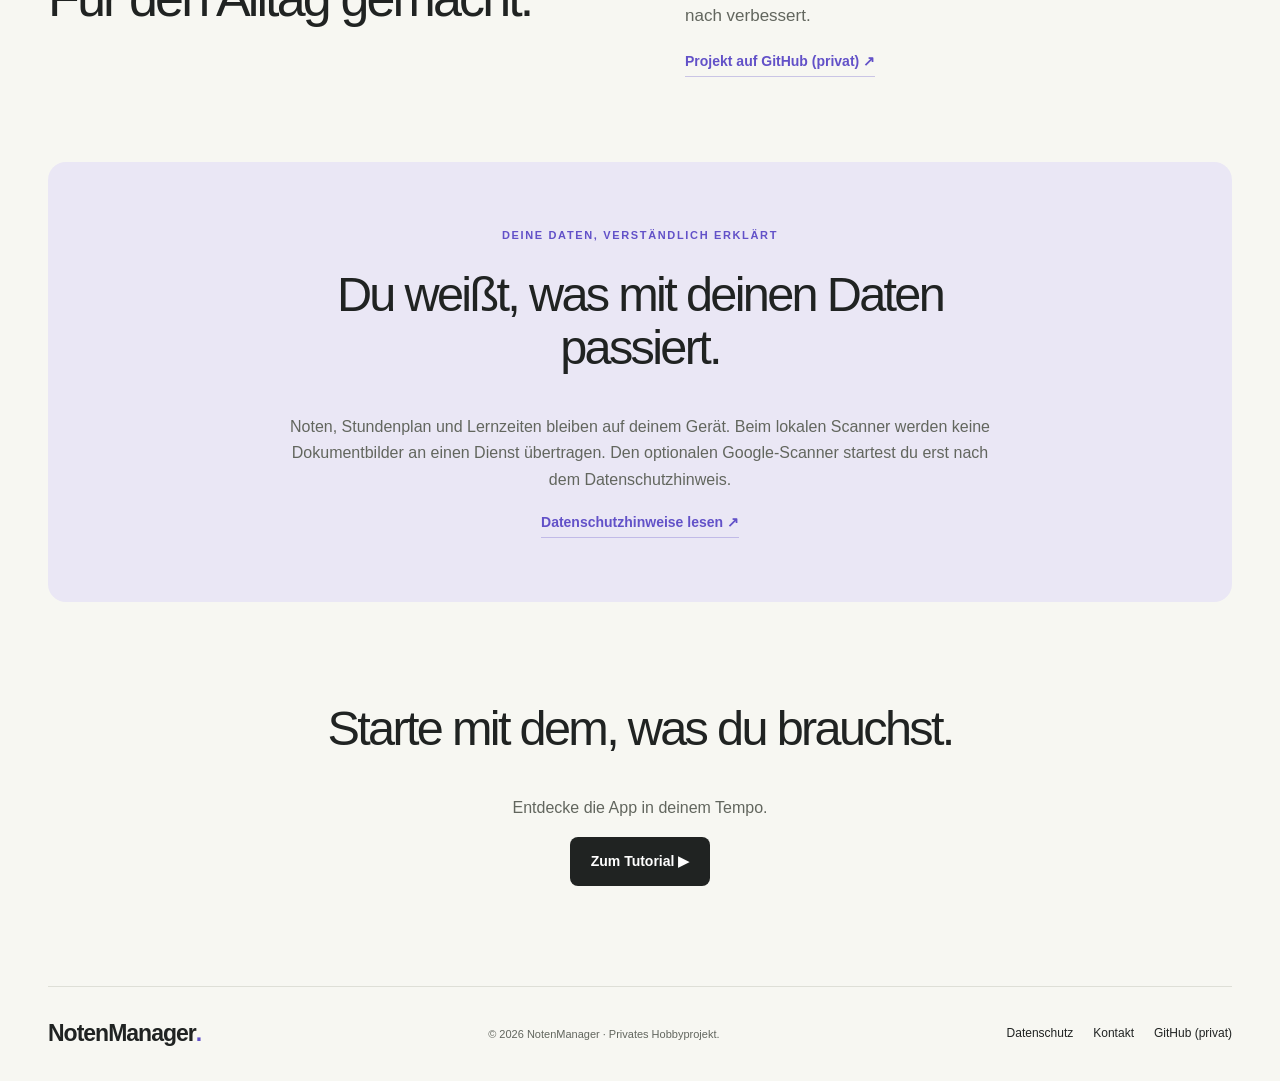
==== commit e078280b: "Rebrand app and website as NotenManager Use the selected book-and-path logo and update visible app a" ====
--- a/website/public/index.html
+++ b/website/public/index.html
@@ -1 +1 @@
-<!doctype html><html lang="de"><head><meta charset="utf-8"><meta name="viewport" content="width=device-width,initial-scale=1"><meta name="theme-color" content="#f7f7f2"><meta name="description" content="StreberAlarm: Funktionen, echte App-Aufnahmen und ein deutsches Tutorial."><link rel="icon" href="assets/logo.png"><link rel="stylesheet" href="style.css"><script defer src="site.js"></script><title>StreberAlarm – App und Tutorial</title></head><body><a class="skip" href="#main">Zum Inhalt</a><header class="site-header"><div class="header-inner"><a href="/streberalarm/" class="brand"><img src="assets/logo.png" width="34" height="34" alt="">StreberAlarm<span class="brand-dot">.</span></a><nav aria-label="Hauptnavigation"><a href="#features">Entdecken</a><a href="#tutorial">Tutorial</a><a href="#story">Das Projekt</a><a class="header-get" href="https://github.com/vibecodingwean/notenmanager">GitHub ↗</a></nav></div></header><main id="main"><section class="hero wrap"><div class="hero-copy"><p class="eyebrow"><span class="status-dot"></span>ANDROID · IN ENTWICKLUNG</p><h1>Schule schaffen.<br>Dann <em>Feierabend.</em></h1><p class="hero-description">Deine Noten. Deine nächste Probe. Eine kleine Lernrunde.<br>Behalte im Blick, was du zum Bestehen brauchst.</p><div class="hero-actions"><a class="button primary" href="https://github.com/vibecodingwean/notenmanager">Quellcode ansehen ↗</a><a class="button secondary" href="#tutorial">Tutorial starten ▶</a></div><p class="small">Ein privates Hobbyprojekt. Der Quellcode ist offen.</p></div><div class="hero-visual"><div class="orbit-label label-top">✦ EINFACH IM BLICK</div><div class="hero-phone phone"><img src="assets/01-heute.png" width="1080" height="2400" alt="StreberAlarm – echte Android-Aufnahme" loading="lazy"></div><div class="orbit-label label-bottom">↳ IN DEINEM TEMPO</div><span class="visual-index">STREBERALARM</span></div></section><div class="principles"><div class="wrap"><span>Lokal gespeichert</span><span>Ohne Konto</span><span>Bayern im Blick</span><span>Dein Tempo</span></div></div><section class="tutorial wrap" id="tutorial"><div><p class="eyebrow">SCHRITT FÜR SCHRITT</p><h2>Die ganze App.<br>Ein kurzes Tutorial.</h2><p>Sieh dir alle Kapitel an oder spring direkt zu der Funktion, die du gerade brauchst. Echte Aufnahmen, deutsche Erklärungen und Untertitel.</p><button class="button primary" data-start="0" data-title="Das vollständige Tutorial">▶ Tutorial abspielen</button><p class="small">Das Video wird erst beim Abspielen geladen.</p></div><button class="tutorial-art" data-start="0" data-title="Das vollständige Tutorial"><img src="assets/logo.png" width="512" height="512" alt="StreberAlarm" loading="lazy"><span class="big-play">▶</span><span class="tutorial-caption">7 Kapitel <span>Deutsch</span></span></button></section><section class="features-heading wrap" id="features"><p class="eyebrow">ENTDECKE DIE APP</p><h2>Eine Funktion nach der anderen.</h2><p>Wähle ein Kapitel. Sieh den Bildschirm. Schau dir den Ablauf an.</p></section><div class="feature-layout wrap"><aside><details open><summary>Zu einem Kapitel springen</summary><nav aria-label="Tutorial-Kapitel"><a href="#kapitel-01"><span>01</span>Dein Tag</a><a href="#kapitel-02"><span>02</span>Eine Probe planen</a><a href="#kapitel-03"><span>03</span>Lernen mit einem Klick</a><a href="#kapitel-04"><span>04</span>Note und Arbeit festhalten</a><a href="#kapitel-05"><span>05</span>Noten und Stundenplan</a><a href="#kapitel-06"><span>06</span>Dein Look und deine Daten</a><a href="#kapitel-07"><span>07</span>Der nächste Schulweg</a></nav></details></aside><div class="feature-sections"><section class="feature" id="kapitel-01"><div class="feature-copy"><p class="eyebrow">01 / Dein Tag</p><h2>Dein Tag</h2><p class="description">StreberAlarm hilft dir, den Schulalltag im Blick zu behalten. Oben siehst du deinen bisherigen Gesamtschnitt. Darunter findest du deine nächste Probe. Tippe auf die Karte, um den Lernstoff anzusehen. Mit einem Tipp auf die große Uhr startest du eine Lernrunde. Es geht darum, gut durchzukommen. Schritt für Schritt.</p><button class="watch" data-start="0" data-end="24.166666666666668" data-title="Dein Tag"><span class="play">▶</span> Kapitel ansehen</button><p class="video-hint">Deutsch · mit Untertiteln</p></div><figure><a class="phone" href="assets/01-heute.png" data-image><img src="assets/01-heute.png" width="1080" height="2400" alt="StreberAlarm – echte Android-Aufnahme" loading="lazy"></a><figcaption>Echte App-Aufnahme · zum Vergrößern antippen</figcaption></figure></section><section class="feature" id="kapitel-02"><div class="feature-copy"><p class="eyebrow">02 / Eine Probe planen</p><h2>Eine Probe planen</h2><p class="description">Eine neue Probe planst du mit wenigen Schritten. Tippe auf Probe planen, wähle das Fach und anschließend das Datum. Die Fächer stehen alphabetisch zur Auswahl. Einen eigenen Testnamen brauchst du nicht. Den Lernstoff ergänzt du direkt an der Lernkarte. So bleibt die Planung übersichtlich.</p><button class="watch" data-start="24.166666666666668" data-end="46.93333333333334" data-title="Eine Probe planen"><span class="play">▶</span> Kapitel ansehen</button><p class="video-hint">Deutsch · mit Untertiteln</p></div><figure><a class="phone" href="assets/02-planen.png" data-image><img src="assets/02-planen.png" width="1080" height="2400" alt="StreberAlarm – echte Android-Aufnahme" loading="lazy"></a><figcaption>Echte App-Aufnahme · zum Vergrößern antippen</figcaption></figure></section><section class="feature" id="kapitel-03"><div class="feature-copy"><p class="eyebrow">03 / Lernen mit einem Klick</p><h2>Lernen mit einem Klick</h2><p class="description">Unter Lernen findest du deine anstehenden Proben als Karten. Tippe auf die große Uhr, wenn du anfängst. Sie läuft, während du lernst. Ein weiterer Tipp beendet die Lernphase. Mehrere kurze Runden werden zur Probe gesammelt. Fang mit einem kleinen Thema an. Danach darf auch Pause sein.</p><button class="watch" data-start="46.93333333333334" data-end="70.13333333333334" data-title="Lernen mit einem Klick"><span class="play">▶</span> Kapitel ansehen</button><p class="video-hint">Deutsch · mit Untertiteln</p></div><figure><a class="phone" href="assets/03-lernen.png" data-image><img src="assets/03-lernen.png" width="1080" height="2400" alt="StreberAlarm – echte Android-Aufnahme" loading="lazy"></a><figcaption>Echte App-Aufnahme · zum Vergrößern antippen</figcaption></figure></section><section class="feature" id="kapitel-04"><div class="feature-copy"><p class="eyebrow">04 / Note und Arbeit festhalten</p><h2>Note und Arbeit festhalten</h2><p class="description">Ist die Probe geschrieben, wechselst du direkt in diesen Zustand. Sobald du deine Note kennst, wählst du Note eintragen. Hier findest du auch Probe fotografieren. Du entscheidest zwischen dem lokalen Scanner und dem Google-Scanner. Bei Google erscheint vorher ein Datenschutzhinweis. Deine Einschätzung bleibt neben der wirklichen Note erhalten.</p><button class="watch" data-start="70.13333333333334" data-end="95.26666666666668" data-title="Note und Arbeit festhalten"><span class="play">▶</span> Kapitel ansehen</button><p class="video-hint">Deutsch · mit Untertiteln</p></div><figure><a class="phone" href="assets/04-note.png" data-image><img src="assets/04-note.png" width="1080" height="2400" alt="StreberAlarm – echte Android-Aufnahme" loading="lazy"></a><figcaption>Echte App-Aufnahme · zum Vergrößern antippen</figcaption></figure></section><section class="feature" id="kapitel-05"><div class="feature-copy"><p class="eyebrow">05 / Noten und Stundenplan</p><h2>Noten und Stundenplan</h2><p class="description">Meine Noten zeigt dir den bisherigen Gesamtschnitt und eine Ampel als Orientierung zum Vorrücken. Entscheidend sind die relevanten Fächer, nicht nur ein schöner Durchschnitt. Hinweise zeigen mögliche nächste Ziele. Im Stundenplan wählst du für jede Stunde ein Fach. Farben und bekannte Fachschnitte passen zur Notenübersicht. Pausen zwischen den Zeiten werden hervorgehoben.</p><button class="watch" data-start="95.26666666666668" data-end="125.06666666666668" data-title="Noten und Stundenplan"><span class="play">▶</span> Kapitel ansehen</button><p class="video-hint">Deutsch · mit Untertiteln</p></div><figure><a class="phone" href="assets/05-noten.png" data-image><img src="assets/05-noten.png" width="1080" height="2400" alt="StreberAlarm – echte Android-Aufnahme" loading="lazy"></a><figcaption>Echte App-Aufnahme · zum Vergrößern antippen</figcaption></figure></section><section class="feature" id="kapitel-06"><div class="feature-copy"><p class="eyebrow">06 / Dein Look und deine Daten</p><h2>Dein Look und deine Daten</h2><p class="description">In den Einstellungen suchst du deinen Look aus. Zum Beispiel Hacker mit Matrix-Code und kleinen CRT-Monitoren, Social Glow oder Pixelwelt. Die Knöpfe bleiben am selben Platz. Animationen lassen sich abschalten. Deine Schuldaten werden lokal gespeichert. Über die Datensicherung kannst du ein passwortgeschütztes Backup erstellen und später wiederherstellen.</p><button class="watch" data-start="125.06666666666668" data-end="152.33333333333334" data-title="Dein Look und deine Daten"><span class="play">▶</span> Kapitel ansehen</button><p class="video-hint">Deutsch · mit Untertiteln</p></div><figure><a class="phone" href="assets/06-hacker.png" data-image><img src="assets/06-hacker.png" width="1080" height="2400" alt="StreberAlarm – echte Android-Aufnahme" loading="lazy"></a><figcaption>Echte App-Aufnahme · zum Vergrößern antippen</figcaption></figure></section><section class="feature" id="kapitel-07"><div class="feature-copy"><p class="eyebrow">07 / Der nächste Schulweg</p><h2>Der nächste Schulweg</h2><p class="description">Für die bayerische Grundschule gibt es eine eigene Übertrittsansicht in Klasse drei und vier. Hier stehen Deutsch, Mathematik und Heimat- und Sachunterricht im Mittelpunkt. Eingetragene Einzelnoten ergeben eine Vorschau. Das offizielle Übertrittszeugnis wird getrennt erfasst. Die App erklärt die Wege zu Mittelschule, Realschule und Gymnasium. Die Entscheidung der Schule bleibt maßgeblich.</p><button class="watch" data-start="152.33333333333334" data-end="181.8" data-title="Der nächste Schulweg"><span class="play">▶</span> Kapitel ansehen</button><p class="video-hint">Deutsch · mit Untertiteln</p></div><figure><a class="phone" href="assets/07-uebertritt.png" data-image><img src="assets/07-uebertritt.png" width="1080" height="2400" alt="StreberAlarm – echte Android-Aufnahme" loading="lazy"></a><figcaption>Echte App-Aufnahme · zum Vergrößern antippen</figcaption></figure></section></div></div><section class="story wrap" id="story"><p class="eyebrow">EIN PRIVATES HOBBYPROJEKT</p><h2>Für den Alltag gemacht.</h2><div><p>StreberAlarm wird als persönliches Projekt entwickelt und nach und nach verbessert. Der Quellcode ist öffentlich einsehbar.</p><a class="text-link" href="https://github.com/vibecodingwean/notenmanager">Den Code auf GitHub ansehen ↗</a></div></section><section class="privacy wrap" id="privacy"><p class="eyebrow">DEINE DATEN, VERSTÄNDLICH ERKLÄRT</p><h2>Du weißt, was mit deinen Daten passiert.</h2><p>Noten, Stundenplan und Lernzeiten bleiben auf deinem Gerät. Beim lokalen Scanner werden keine Dokumentbilder an einen Dienst übertragen. Den optionalen Google-Scanner startest du erst nach dem Datenschutzhinweis.</p><a class="text-link" href="privacy.html">Datenschutzhinweise lesen ↗</a></section><section class="closing wrap"><h2>Starte mit dem, was du brauchst.</h2><p>Entdecke die App in deinem Tempo.</p><a class="button primary" href="#tutorial">Zum Tutorial ▶</a></section></main><footer class="wrap footer"><a class="brand" href="/streberalarm/">StreberAlarm<span class="brand-dot">.</span></a><p>© 2026 StreberAlarm · Privates Hobbyprojekt.</p><nav aria-label="Fußzeile"><a href="privacy.html">Datenschutz</a><a href="kontakt.html">Kontakt</a><a href="https://github.com/vibecodingwean/notenmanager">GitHub</a></nav></footer><dialog id="media-dialog" aria-labelledby="media-title"><div class="dialog-top"><h2 id="media-title"></h2><button class="close" aria-label="Schließen">✕</button></div><div id="media-content"></div><p id="media-caption"></p></dialog></body></html>+<!doctype html><html lang="de"><head><meta charset="utf-8"><meta name="viewport" content="width=device-width,initial-scale=1"><meta name="theme-color" content="#f7f7f2"><meta name="description" content="NotenManager: Funktionen, echte App-Aufnahmen und ein deutsches Tutorial."><link rel="canonical" href="https://app.wean.de/notenmanager/"><meta property="og:title" content="NotenManager – App und Tutorial"><meta property="og:description" content="Deine Noten, Proben und Lernrunden im Blick. Ein privates Android-Projekt."><meta property="og:url" content="https://app.wean.de/notenmanager/"><meta property="og:image" content="https://app.wean.de/notenmanager/assets/logo.png"><link rel="icon" href="assets/logo.png"><link rel="stylesheet" href="style.css"><script defer src="site.js"></script><title>NotenManager – App und Tutorial</title></head><body><a class="skip" href="#main">Zum Inhalt</a><header class="site-header"><div class="header-inner"><a href="/notenmanager/" class="brand"><img src="assets/logo.png" width="34" height="34" alt="">NotenManager<span class="brand-dot">.</span></a><nav aria-label="Hauptnavigation"><a href="#features">Entdecken</a><a href="#tutorial">Tutorial</a><a href="#story">Das Projekt</a><a class="header-get" href="https://github.com/vibecodingwean/notenmanager">GitHub (privat) ↗</a></nav></div></header><main id="main"><section class="hero wrap"><div class="hero-copy"><p class="eyebrow"><span class="status-dot"></span>ANDROID · IN ENTWICKLUNG</p><h1>Schule schaffen.<br>Dann <em>Feierabend.</em></h1><p class="hero-description">Deine Noten. Deine nächste Probe. Eine kleine Lernrunde.<br>Behalte im Blick, was du zum Bestehen brauchst.</p><div class="hero-actions"><a class="button primary" href="https://github.com/vibecodingwean/notenmanager">Projekt auf GitHub (privat) ↗</a><a class="button secondary" href="#tutorial">Tutorial starten ▶</a></div><p class="small">Ein privates Hobbyprojekt.</p></div><div class="hero-visual"><div class="orbit-label label-top">✦ EINFACH IM BLICK</div><div class="hero-phone phone"><img src="assets/heute-notenmanager.png" width="922" height="2048" alt="NotenManager – aktuelle Android-Aufnahme" loading="lazy"></div><div class="orbit-label label-bottom">↳ IN DEINEM TEMPO</div><span class="visual-index">NOTENMANAGER</span></div></section><div class="principles"><div class="wrap"><span>Lokal gespeichert</span><span>Ohne Konto</span><span>Bayern im Blick</span><span>Dein Tempo</span></div></div><section class="tutorial wrap" id="tutorial"><div><p class="eyebrow">SCHRITT FÜR SCHRITT</p><h2>Die ganze App.<br>Ein kurzes Tutorial.</h2><p>Sieh dir alle Kapitel an oder spring direkt zu der Funktion, die du gerade brauchst. Echte Aufnahmen, deutsche Erklärungen und Untertitel.</p><p class="feature-note">Das Tutorial zeigt die frühere StreberAlarm-Version. Die App heißt jetzt NotenManager; Aussehen und einzelne Abläufe können inzwischen abweichen.</p><button class="button primary" data-start="0" data-title="Das vollständige Tutorial">▶ Tutorial abspielen</button><p class="small">Das Video wird erst beim Abspielen geladen.</p></div><button class="tutorial-art" data-start="0" data-title="Das vollständige Tutorial"><img src="assets/logo.png" width="512" height="512" alt="NotenManager" loading="lazy"><span class="big-play">▶</span><span class="tutorial-caption">7 Kapitel <span>Deutsch</span></span></button></section><section class="features-heading wrap" id="features"><p class="eyebrow">ENTDECKE DIE APP</p><h2>Eine Funktion nach der anderen.</h2><p>Wähle ein Kapitel. Sieh den Bildschirm. Schau dir den Ablauf an.</p></section><div class="feature-layout wrap"><aside><details open><summary>Zu einem Kapitel springen</summary><nav aria-label="Tutorial-Kapitel"><a href="#kapitel-01"><span>01</span>Dein Tag</a><a href="#kapitel-02"><span>02</span>Eine Probe planen</a><a href="#kapitel-03"><span>03</span>Lernen mit einem Klick</a><a href="#kapitel-04"><span>04</span>Note und Arbeit festhalten</a><a href="#kapitel-05"><span>05</span>Noten und Stundenplan</a><a href="#kapitel-06"><span>06</span>Dein Look und deine Daten</a><a href="#kapitel-07"><span>07</span>Der nächste Schulweg</a></nav></details></aside><div class="feature-sections"><section class="feature" id="kapitel-01"><div class="feature-copy"><p class="eyebrow">01 / Dein Tag</p><h2>Dein Tag</h2><p class="description">NotenManager hilft dir, den Schulalltag im Blick zu behalten. Oben siehst du deinen bisherigen Gesamtschnitt. Darunter findest du deine nächste Probe. Tippe auf die Karte, um den Lernstoff anzusehen. Mit einem Tipp auf die große Uhr startest du eine Lernrunde. Es geht darum, gut durchzukommen. Schritt für Schritt.</p><button class="watch" data-start="0" data-end="24.166666666666668" data-title="Dein Tag"><span class="play">▶</span> Kapitel ansehen</button><p class="video-hint">Deutsch · mit Untertiteln</p></div><figure><a class="phone" href="assets/01-heute.png" data-image><img src="assets/01-heute.png" width="1080" height="2400" alt="App-Aufnahme der früheren StreberAlarm-Version" loading="lazy"></a><figcaption>Frühere App-Version · zum Vergrößern antippen</figcaption></figure></section><section class="feature" id="kapitel-02"><div class="feature-copy"><p class="eyebrow">02 / Eine Probe planen</p><h2>Eine Probe planen</h2><p class="description">Eine neue Probe planst du mit wenigen Schritten. Tippe auf Probe planen, wähle das Fach und anschließend das Datum. Die Fächer stehen alphabetisch zur Auswahl. Einen eigenen Testnamen brauchst du nicht. Den Lernstoff ergänzt du direkt an der Lernkarte. So bleibt die Planung übersichtlich.</p><button class="watch" data-start="24.166666666666668" data-end="46.93333333333334" data-title="Eine Probe planen"><span class="play">▶</span> Kapitel ansehen</button><p class="video-hint">Deutsch · mit Untertiteln</p></div><figure><a class="phone" href="assets/02-planen.png" data-image><img src="assets/02-planen.png" width="1080" height="2400" alt="App-Aufnahme der früheren StreberAlarm-Version" loading="lazy"></a><figcaption>Frühere App-Version · zum Vergrößern antippen</figcaption></figure></section><section class="feature" id="kapitel-03"><div class="feature-copy"><p class="eyebrow">03 / Lernen mit einem Klick</p><h2>Lernen mit einem Klick</h2><p class="description">Unter Lernen findest du deine anstehenden Proben als Karten. Tippe auf die große Uhr, wenn du anfängst. Sie läuft, während du lernst. Ein weiterer Tipp beendet die Lernphase. Mehrere kurze Runden werden zur Probe gesammelt. Fang mit einem kleinen Thema an. Danach darf auch Pause sein.</p><button class="watch" data-start="46.93333333333334" data-end="70.13333333333334" data-title="Lernen mit einem Klick"><span class="play">▶</span> Kapitel ansehen</button><p class="video-hint">Deutsch · mit Untertiteln</p></div><figure><a class="phone" href="assets/03-lernen.png" data-image><img src="assets/03-lernen.png" width="1080" height="2400" alt="App-Aufnahme der früheren StreberAlarm-Version" loading="lazy"></a><figcaption>Frühere App-Version · zum Vergrößern antippen</figcaption></figure></section><section class="feature" id="kapitel-04"><div class="feature-copy"><p class="eyebrow">04 / Note und Arbeit festhalten</p><h2>Note und Arbeit festhalten</h2><p class="description">Ist die Probe geschrieben, wechselst du direkt in diesen Zustand. Sobald du deine Note kennst, wählst du Note eintragen. Hier findest du auch Probe fotografieren. Du entscheidest zwischen dem lokalen Scanner und dem Google-Scanner. Bei Google erscheint vorher ein Datenschutzhinweis. Deine Einschätzung bleibt neben der wirklichen Note erhalten.</p><button class="watch" data-start="70.13333333333334" data-end="95.26666666666668" data-title="Note und Arbeit festhalten"><span class="play">▶</span> Kapitel ansehen</button><p class="video-hint">Deutsch · mit Untertiteln</p></div><figure><a class="phone" href="assets/04-note.png" data-image><img src="assets/04-note.png" width="1080" height="2400" alt="App-Aufnahme der früheren StreberAlarm-Version" loading="lazy"></a><figcaption>Frühere App-Version · zum Vergrößern antippen</figcaption></figure></section><section class="feature" id="kapitel-05"><div class="feature-copy"><p class="eyebrow">05 / Noten und Stundenplan</p><h2>Noten und Stundenplan</h2><p class="description">Meine Noten zeigt dir den bisherigen Gesamtschnitt und eine Ampel als Orientierung zum Vorrücken. Entscheidend sind die relevanten Fächer, nicht nur ein schöner Durchschnitt. Hinweise zeigen mögliche nächste Ziele. Im Stundenplan wählst du für jede Stunde ein Fach. Farben und bekannte Fachschnitte passen zur Notenübersicht. Pausen zwischen den Zeiten werden hervorgehoben.</p><button class="watch" data-start="95.26666666666668" data-end="125.06666666666668" data-title="Noten und Stundenplan"><span class="play">▶</span> Kapitel ansehen</button><p class="video-hint">Deutsch · mit Untertiteln</p></div><figure><a class="phone" href="assets/05-noten.png" data-image><img src="assets/05-noten.png" width="1080" height="2400" alt="App-Aufnahme der früheren StreberAlarm-Version" loading="lazy"></a><figcaption>Frühere App-Version · zum Vergrößern antippen</figcaption></figure></section><section class="feature" id="kapitel-06"><div class="feature-copy"><p class="eyebrow">06 / Dein Look und deine Daten</p><h2>Dein Look und deine Daten</h2><p class="description">In den Einstellungen suchst du deinen Look aus. Zum Beispiel Hacker mit Matrix-Code und kleinen CRT-Monitoren, Social Glow oder Pixelwelt. Die Knöpfe bleiben am selben Platz. Animationen lassen sich abschalten. Deine Schuldaten werden lokal gespeichert. Über die Datensicherung kannst du ein passwortgeschütztes Backup erstellen und später wiederherstellen.</p><button class="watch" data-start="125.06666666666668" data-end="152.33333333333334" data-title="Dein Look und deine Daten"><span class="play">▶</span> Kapitel ansehen</button><p class="video-hint">Deutsch · mit Untertiteln</p></div><figure><a class="phone" href="assets/06-hacker.png" data-image><img src="assets/06-hacker.png" width="1080" height="2400" alt="App-Aufnahme der früheren StreberAlarm-Version" loading="lazy"></a><figcaption>Frühere App-Version · zum Vergrößern antippen</figcaption></figure></section><section class="feature" id="kapitel-07"><div class="feature-copy"><p class="eyebrow">07 / Der nächste Schulweg</p><h2>Der nächste Schulweg</h2><p class="description">Für die bayerische Grundschule gibt es eine eigene Übertrittsansicht in Klasse drei und vier. Hier stehen Deutsch, Mathematik und Heimat- und Sachunterricht im Mittelpunkt. Eingetragene Einzelnoten ergeben eine Vorschau. Das offizielle Übertrittszeugnis wird getrennt erfasst. Die App erklärt die Wege zu Mittelschule, Realschule und Gymnasium. Die Entscheidung der Schule bleibt maßgeblich.</p><button class="watch" data-start="152.33333333333334" data-end="181.8" data-title="Der nächste Schulweg"><span class="play">▶</span> Kapitel ansehen</button><p class="video-hint">Deutsch · mit Untertiteln</p></div><figure><a class="phone" href="assets/07-uebertritt.png" data-image><img src="assets/07-uebertritt.png" width="1080" height="2400" alt="App-Aufnahme der früheren StreberAlarm-Version" loading="lazy"></a><figcaption>Frühere App-Version · zum Vergrößern antippen</figcaption></figure></section></div></div><section class="story wrap" id="story"><p class="eyebrow">EIN PRIVATES HOBBYPROJEKT</p><h2>Für den Alltag gemacht.</h2><div><p>NotenManager wird als persönliches Projekt entwickelt und nach und nach verbessert.</p><a class="text-link" href="https://github.com/vibecodingwean/notenmanager">Projekt auf GitHub (privat) ↗</a></div></section><section class="privacy wrap" id="privacy"><p class="eyebrow">DEINE DATEN, VERSTÄNDLICH ERKLÄRT</p><h2>Du weißt, was mit deinen Daten passiert.</h2><p>Noten, Stundenplan und Lernzeiten bleiben auf deinem Gerät. Beim lokalen Scanner werden keine Dokumentbilder an einen Dienst übertragen. Den optionalen Google-Scanner startest du erst nach dem Datenschutzhinweis.</p><a class="text-link" href="privacy.html">Datenschutzhinweise lesen ↗</a></section><section class="closing wrap"><h2>Starte mit dem, was du brauchst.</h2><p>Entdecke die App in deinem Tempo.</p><a class="button primary" href="#tutorial">Zum Tutorial ▶</a></section></main><footer class="wrap footer"><a class="brand" href="/notenmanager/">NotenManager<span class="brand-dot">.</span></a><p>© 2026 NotenManager · Privates Hobbyprojekt.</p><nav aria-label="Fußzeile"><a href="privacy.html">Datenschutz</a><a href="kontakt.html">Kontakt</a><a href="https://github.com/vibecodingwean/notenmanager">GitHub (privat)</a></nav></footer><dialog id="media-dialog" aria-labelledby="media-title"><div class="dialog-top"><h2 id="media-title"></h2><button class="close" aria-label="Schließen">✕</button></div><div id="media-content"></div><p id="media-caption"></p></dialog></body></html>
--- a/website/public/style.css
+++ b/website/public/style.css
@@ -2,9 +2,10 @@
 @media(min-width:1600px){.hero{min-height:790px}.hero-visual{height:630px}.hero-phone{width:255px}}
 @media(max-width:1100px){.wrap{width:calc(100% - 64px)}.header-inner{padding-inline:32px}.hero{gap:15px}.hero h1{font-size:76px}.hero-actions{gap:10px}.button{padding:13px 16px;font-size:13px}.orbit-label{font-size:8px;padding:8px 10px}.label-top{left:-5px}.label-bottom{right:-5px}.tutorial{gap:45px}.feature-layout{grid-template-columns:180px minmax(0,1fr);gap:25px}.feature{padding:35px 24px;gap:25px;grid-template-columns:minmax(0,1fr) 180px}.feature .phone{width:174px;border-radius:26px}.feature h2{font-size:34px}.feature-layout aside a{font-size:11px;padding-inline:4px}.story{gap:35px}}
 @media(max-width:850px){.hero h1{font-size:65px}.hero-visual{height:520px}.hero-phone{width:205px}.hero-description{font-size:17px}.hero .eyebrow{font-size:9px}.principles .wrap{flex-wrap:wrap;justify-content:center;column-gap:35px}.tutorial{gap:25px;padding-block:70px}.tutorial h2{font-size:36px}.feature-layout{display:block;padding-top:12px}.feature-layout aside{position:static;margin-bottom:24px;padding:15px 18px;background:#eceee4;border-radius:8px}.feature-layout details nav{display:grid;grid-template-columns:1fr 1fr;gap:2px}.feature-layout details summary{margin-bottom:12px}.feature-layout aside a{padding:7px;font-size:12px}.feature{grid-template-columns:minmax(0,1fr) 230px;padding:42px;gap:42px}.feature .phone{width:216px}.feature h2{font-size:40px}.story h2{font-size:40px}.privacy{padding:40px}}
-@media(max-width:600px){html{scroll-padding-top:84px}.wrap{width:calc(100% - 40px)}.header-inner{padding:14px 20px;gap:12px}.brand{font-size:21px}.brand img{width:28px;height:28px;margin-right:7px}.site-header nav{gap:17px;font-size:12px}.site-header nav a:nth-child(3),.site-header .header-get{display:none}.hero{grid-template-columns:1fr;padding-block:45px 30px;gap:25px;text-align:center;min-height:0}.hero h1{font-size:68px;line-height:1;letter-spacing:-.065em;margin-bottom:22px}.hero .eyebrow{font-size:10px;margin-bottom:23px}.hero-description{font-size:17px;margin-bottom:24px}.hero .hero-actions{justify-content:center;gap:10px}.button{font-size:12px;padding:13px 15px;gap:12px}.hero .small{font-size:11px;margin-top:16px}.hero-visual{height:480px;width:min(100%,390px);margin:auto}.hero-phone{width:188px}.label-top{top:102px;left:2px}.label-bottom{bottom:85px;right:0}.visual-index{bottom:9px;font-size:8px}.principles{padding-block:18px}.principles .wrap{display:grid;grid-template-columns:1fr 1fr;gap:12px;font-size:10px}.principles span:before{margin-right:6px}.tutorial{grid-template-columns:1fr;padding-block:56px;gap:28px}.tutorial h2{font-size:39px}.tutorial p{font-size:15px}.tutorial .small{font-size:11px}.tutorial-caption{padding:16px;font-size:11px}.features-heading{padding-top:48px}.features-heading h2{font-size:36px}.features-heading>p:last-child{font-size:14px}.feature-layout aside a{font-size:10px;gap:8px}.feature-layout details nav{column-gap:5px}.feature{grid-template-columns:1fr;gap:30px;padding:30px 24px;margin-bottom:18px}.feature h2{font-size:37px;max-width:100%}.description{font-size:15px;line-height:1.7}.feature-note{font-size:11px;margin-bottom:22px}.feature .phone{width:210px}.feature figure{margin-bottom:3px}.feature-layout{padding-bottom:40px}.story{grid-template-columns:1fr;gap:0;padding-block:52px}.story>.eyebrow{font-size:10px}.story h2{font-size:40px}.story p{font-size:15px}.desktop{padding-block:48px}.desktop h2{font-size:38px}.desktop-options{grid-template-columns:1fr;gap:18px}.desktop-options article{padding:25px}.desktop-options p{font-size:14px}.privacy{padding:33px 23px;border-radius:12px}.privacy h2{font-size:34px}.privacy>p:not(.eyebrow){font-size:14px}.data-flow{font-size:12px;gap:10px;flex-wrap:wrap;margin-block:24px}.data-flow span:not(:nth-child(2)){padding:12px 14px}.closing{padding-block:65px}.closing h2{font-size:37px}.footer{gap:18px;flex-direction:column;align-items:flex-start}.footer p{font-size:10px}dialog{padding:16px}.dialog-top h2{font-size:17px}.policy{padding-block:45px}.policy h2{font-size:36px}.policy h3{font-size:24px}.policy p,.policy li{font-size:15px}}
+@media(max-width:600px){html{scroll-padding-top:84px}.wrap{width:calc(100% - 40px)}.header-inner{padding:14px 20px;gap:12px}.brand{font-size:21px}.brand img{width:28px;height:28px;margin-right:7px}.site-header nav{gap:17px;font-size:12px}.site-header nav a:nth-child(3),.site-header .header-get{display:none}.hero{grid-template-columns:1fr;padding-block:45px 30px;gap:25px;text-align:center;min-height:0}.hero h1{font-size:clamp(56px,17vw,68px);line-height:1;letter-spacing:-.065em;margin-bottom:22px}.hero .eyebrow{font-size:10px;margin-bottom:23px}.hero-description{font-size:17px;margin-bottom:24px}.hero .hero-actions{justify-content:center;gap:10px}.button{font-size:12px;padding:13px 15px;gap:12px}.hero .small{font-size:11px;margin-top:16px}.hero-visual{height:480px;width:min(100%,390px);margin:auto}.hero-phone{width:188px}.label-top{top:102px;left:2px}.label-bottom{bottom:85px;right:0}.visual-index{bottom:9px;font-size:8px}.principles{padding-block:18px}.principles .wrap{display:grid;grid-template-columns:1fr 1fr;gap:12px;font-size:10px}.principles span:before{margin-right:6px}.tutorial{grid-template-columns:1fr;padding-block:56px;gap:28px}.tutorial h2{font-size:39px}.tutorial p{font-size:15px}.tutorial .small{font-size:11px}.tutorial-caption{padding:16px;font-size:11px}.features-heading{padding-top:48px}.features-heading h2{font-size:36px}.features-heading>p:last-child{font-size:14px}.feature-layout aside a{font-size:10px;gap:8px}.feature-layout details nav{column-gap:5px}.feature{grid-template-columns:1fr;gap:30px;padding:30px 24px;margin-bottom:18px}.feature h2{font-size:37px;max-width:100%}.description{font-size:15px;line-height:1.7}.feature-note{font-size:11px;margin-bottom:22px}.feature .phone{width:210px}.feature figure{margin-bottom:3px}.feature-layout{padding-bottom:40px}.story{grid-template-columns:1fr;gap:0;padding-block:52px}.story>.eyebrow{font-size:10px}.story h2{font-size:40px}.story p{font-size:15px}.desktop{padding-block:48px}.desktop h2{font-size:38px}.desktop-options{grid-template-columns:1fr;gap:18px}.desktop-options article{padding:25px}.desktop-options p{font-size:14px}.privacy{padding:33px 23px;border-radius:12px}.privacy h2{font-size:34px}.privacy>p:not(.eyebrow){font-size:14px}.data-flow{font-size:12px;gap:10px;flex-wrap:wrap;margin-block:24px}.data-flow span:not(:nth-child(2)){padding:12px 14px}.closing{padding-block:65px}.closing h2{font-size:37px}.footer{gap:18px;flex-direction:column;align-items:flex-start}.footer p{font-size:10px}dialog{padding:16px}.dialog-top h2{font-size:17px}.policy{padding-block:45px}.policy h2{font-size:36px}.policy h3{font-size:24px}.policy p,.policy li{font-size:15px}}
 @media(prefers-reduced-motion:reduce){html{scroll-behavior:auto}*,*:before,*:after{transition:none!important}}
 
 .policy h1{font-size:clamp(36px,5vw,56px);font-weight:500}
 
 button.watch,button.tutorial-art{cursor:pointer;font:inherit}button.watch{background:none;border:0}button.tutorial-art{padding:0;border:0}button.tutorial-art>img{object-fit:contain;max-height:360px;background:#eeeef4}#media-content video{display:block;max-width:100%;max-height:78vh;margin:auto}#media-content img{display:block;max-width:100%;max-height:78vh;object-fit:contain;margin:auto}
+@media(max-width:380px){.header-inner{padding-inline:16px;gap:8px}.brand{font-size:18px}.brand img{width:24px;height:24px;margin-right:6px}.site-header nav{gap:12px;font-size:11px}}
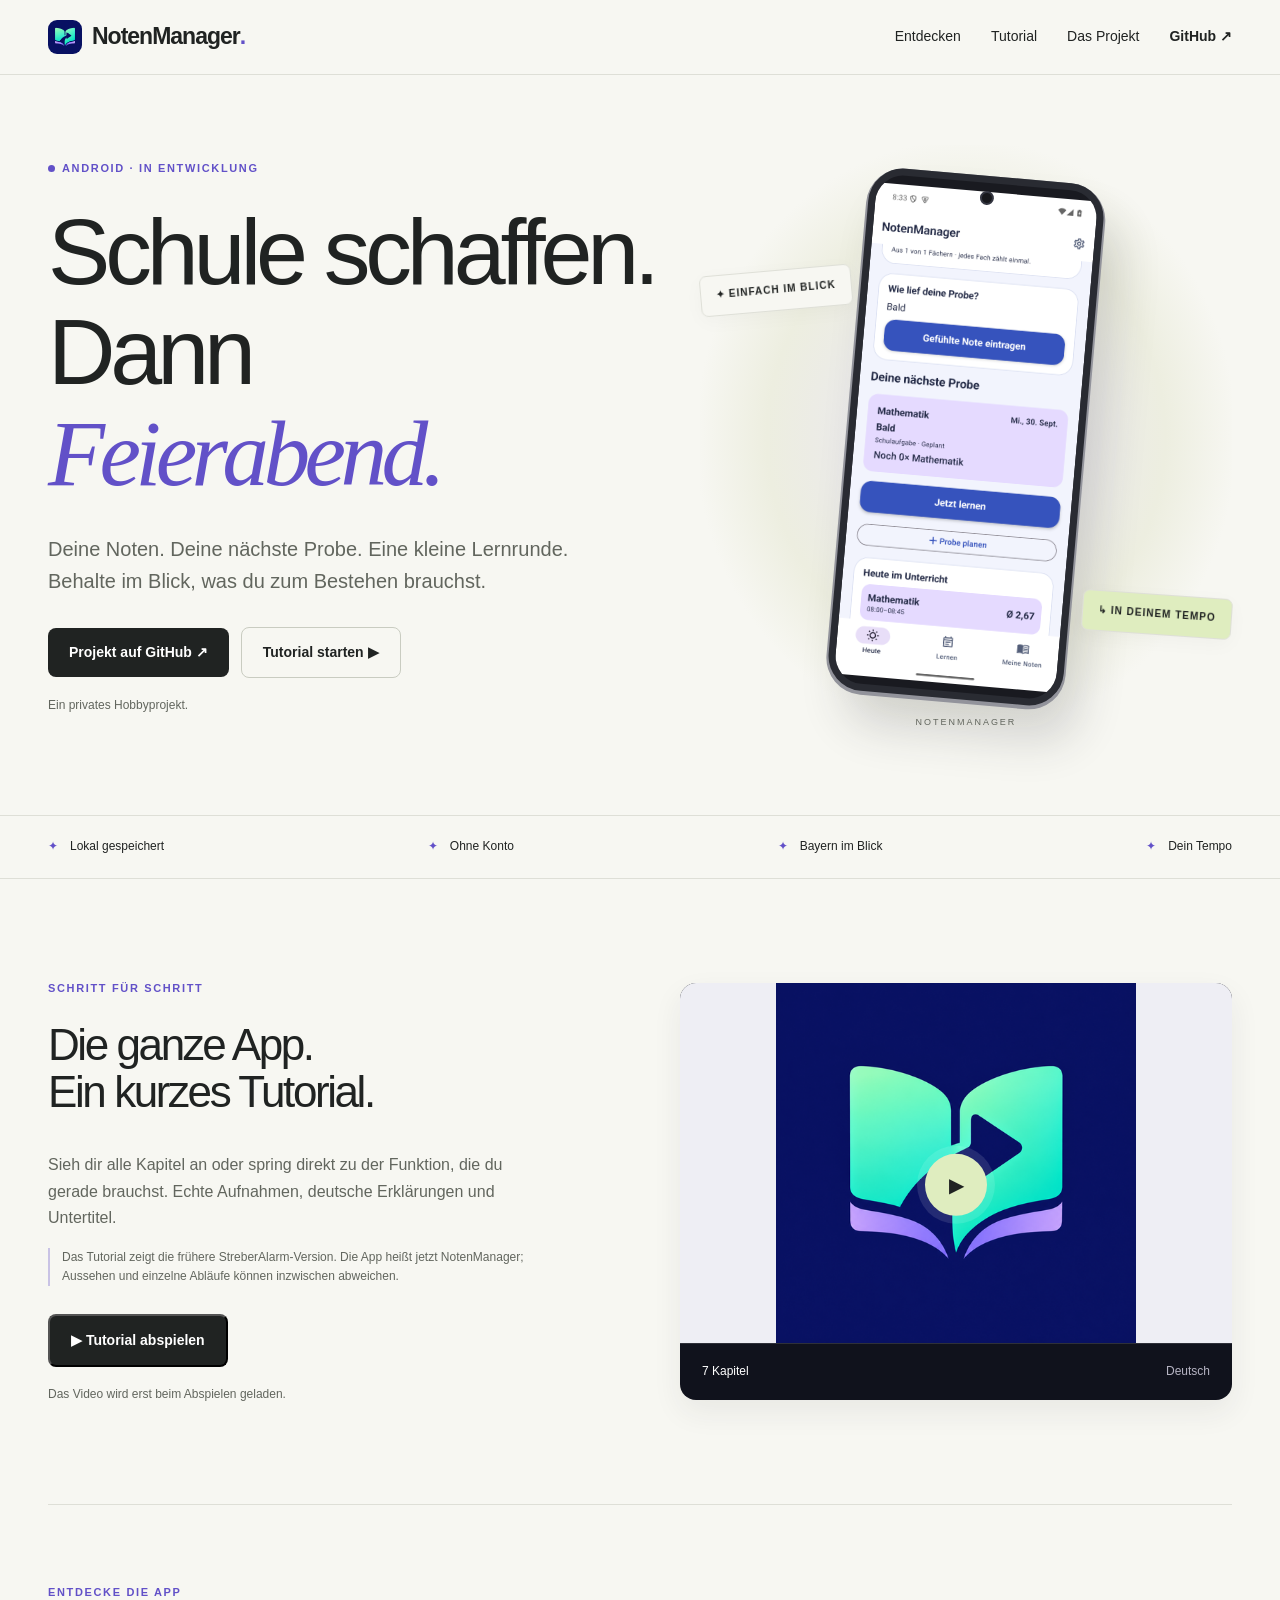
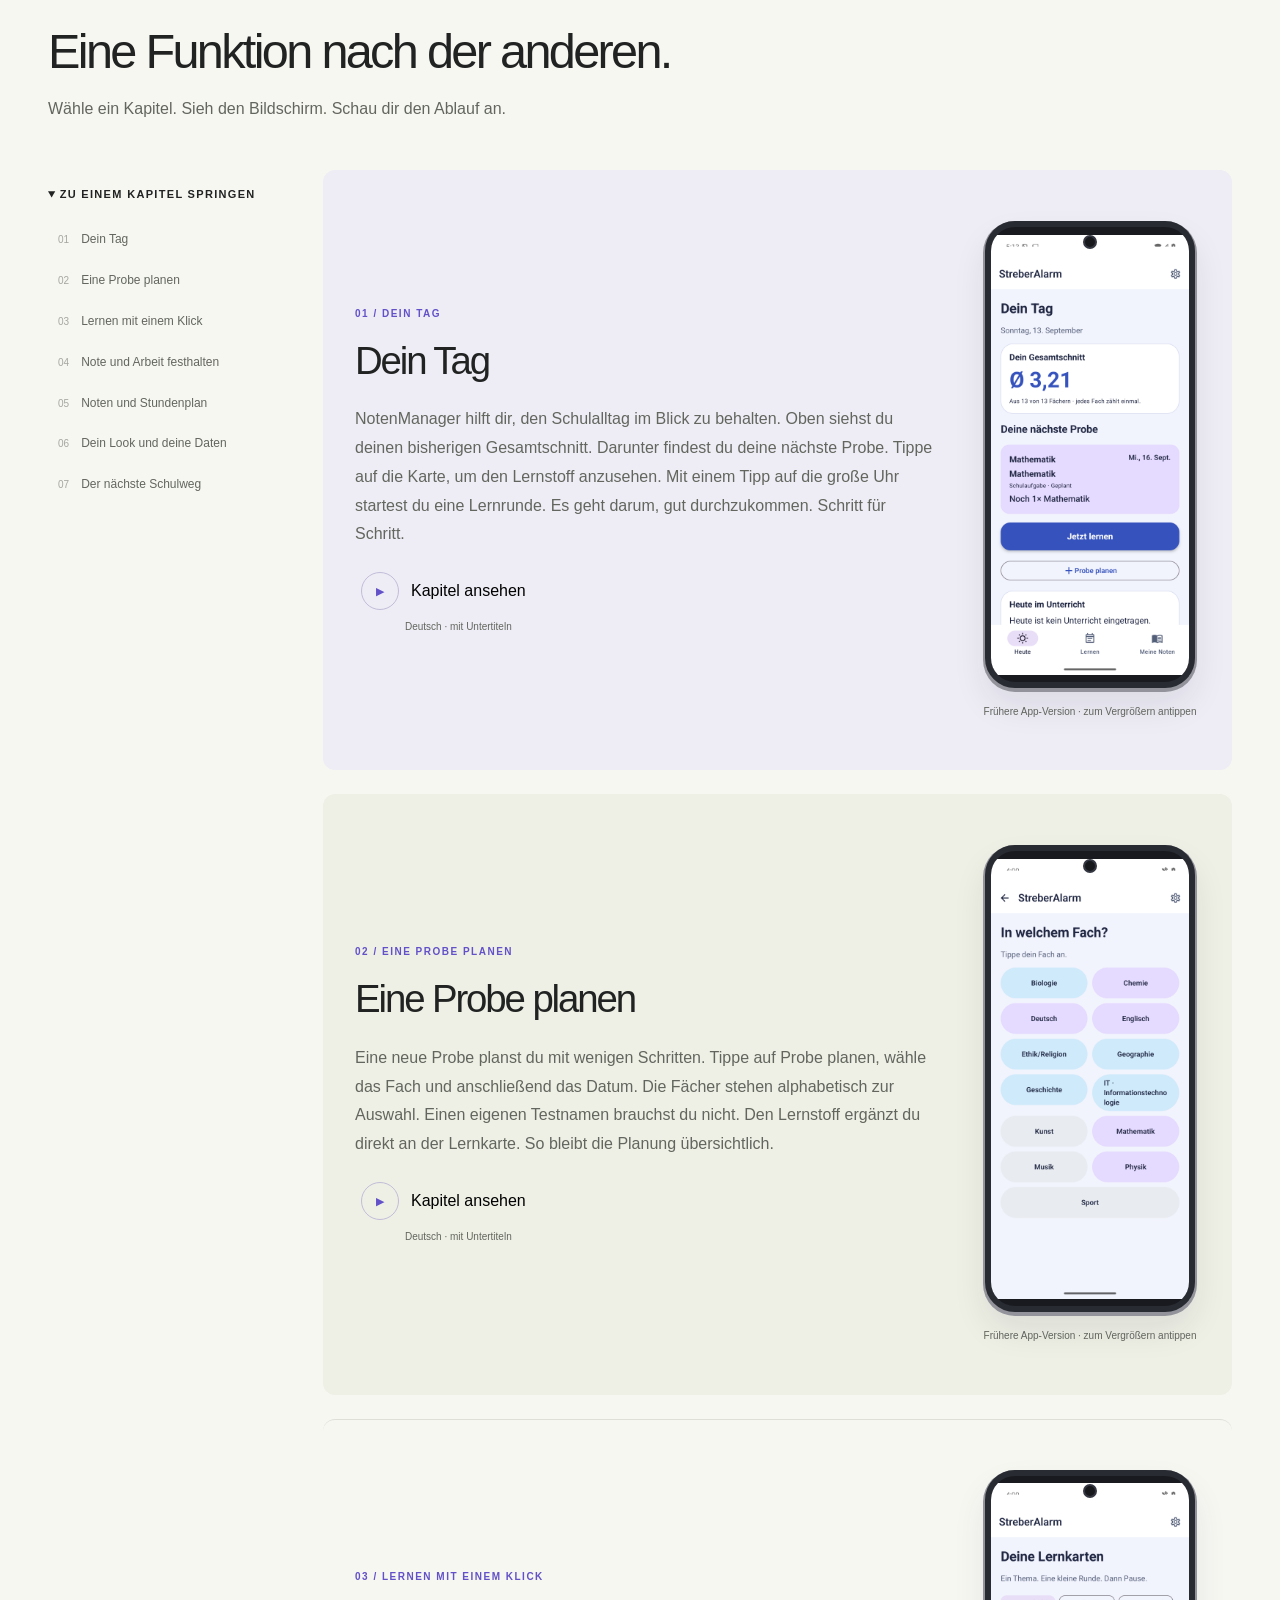
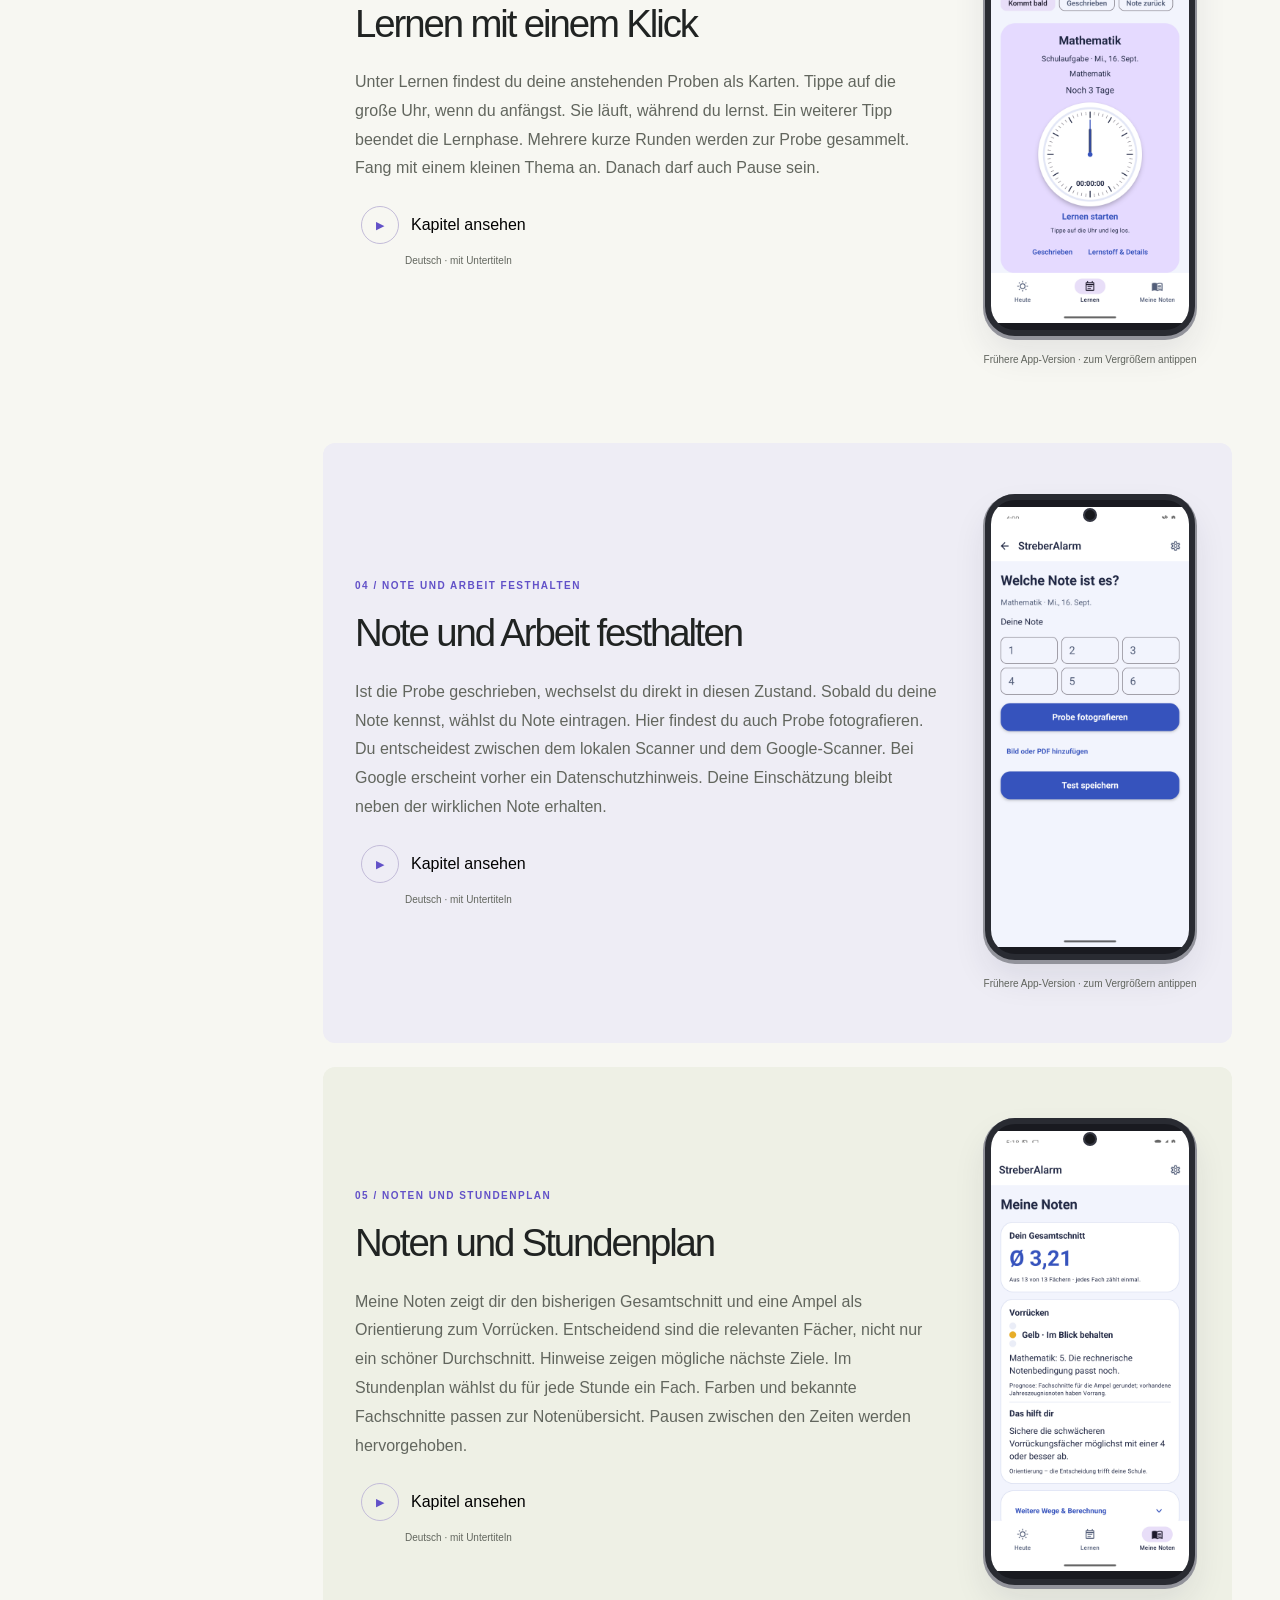
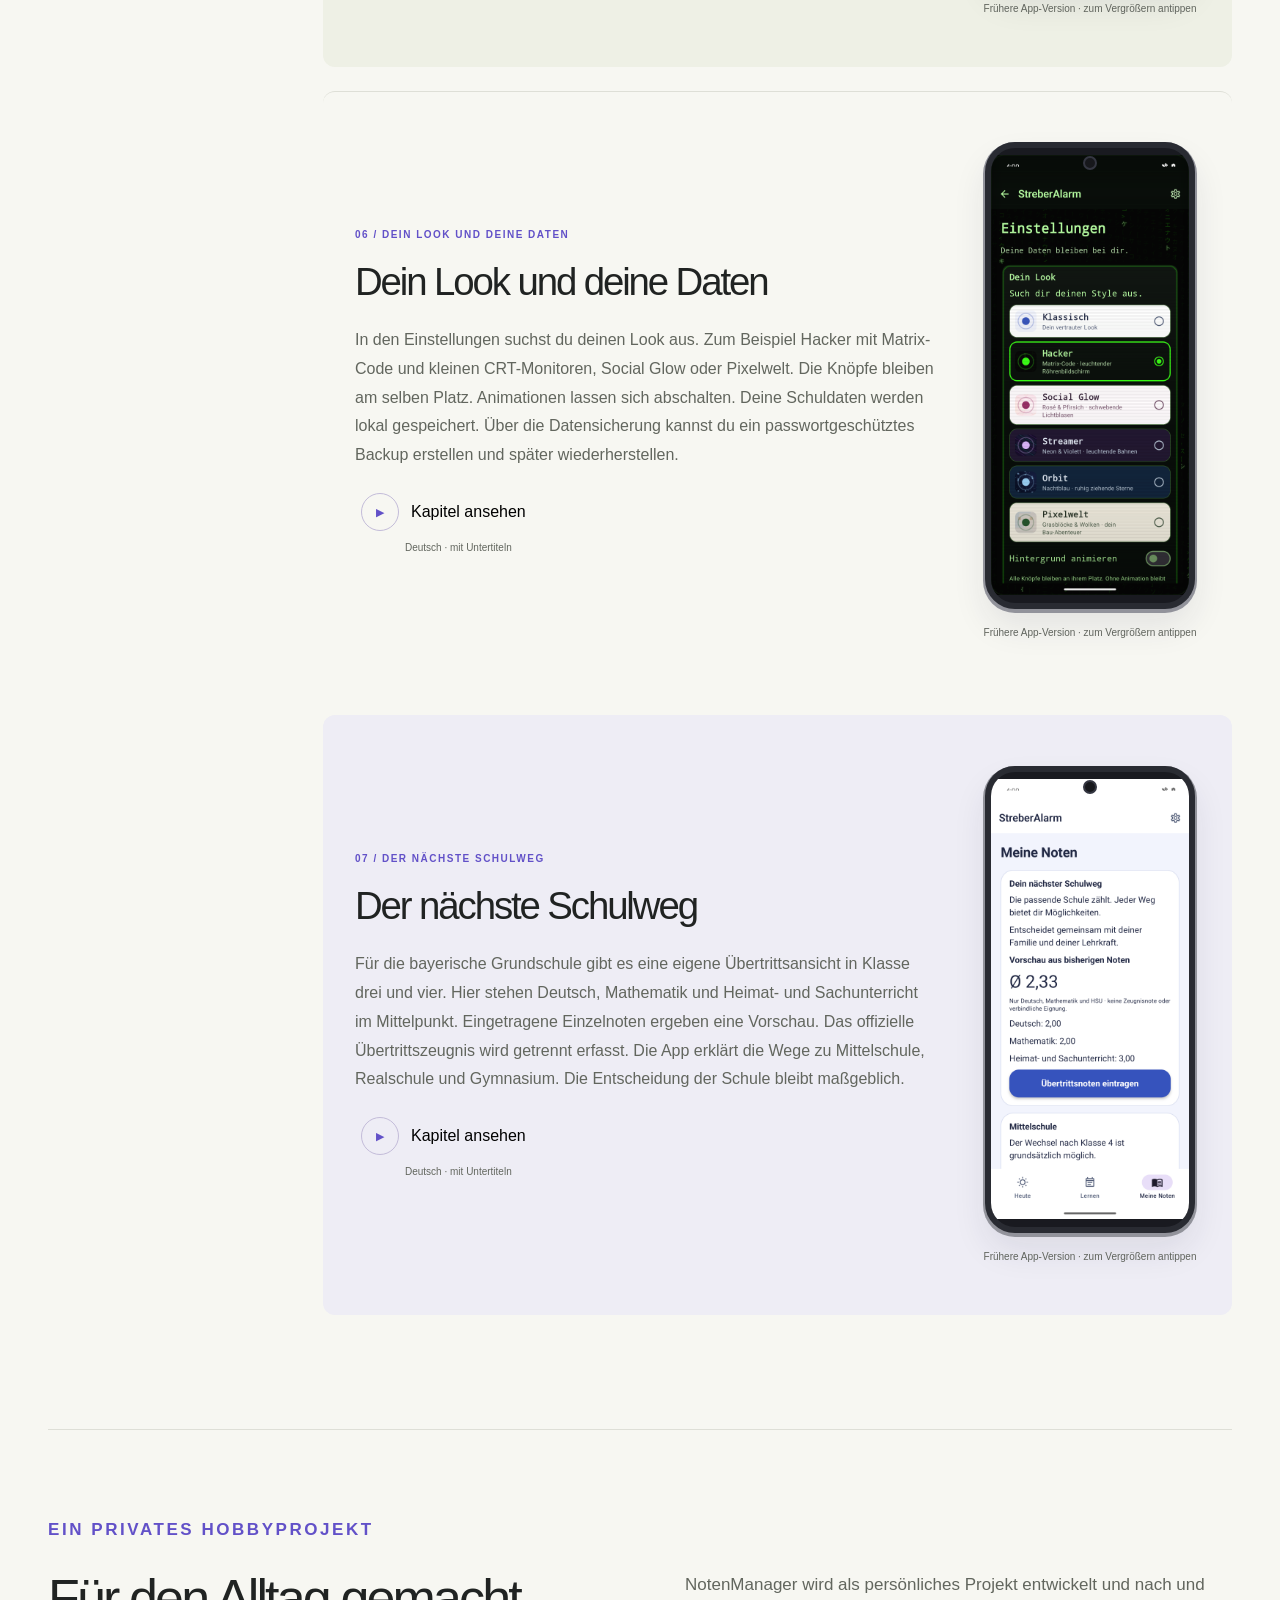
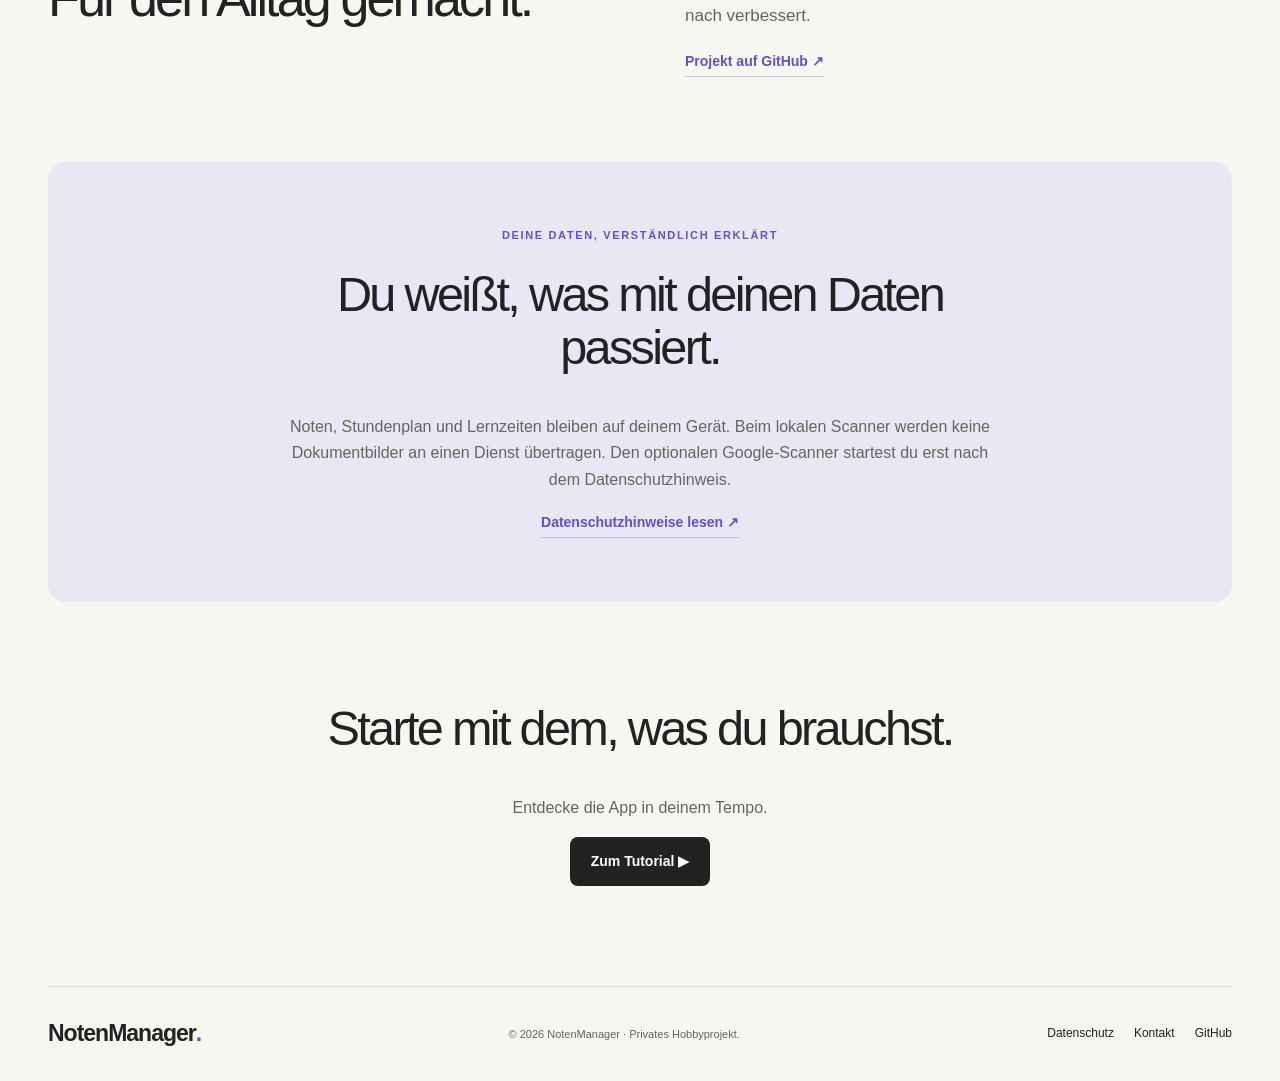
==== commit 53fa0382: "Update website links for public NotenManager repository" ====
--- a/website/public/index.html
+++ b/website/public/index.html
@@ -1 +1 @@
-<!doctype html><html lang="de"><head><meta charset="utf-8"><meta name="viewport" content="width=device-width,initial-scale=1"><meta name="theme-color" content="#f7f7f2"><meta name="description" content="NotenManager: Funktionen, echte App-Aufnahmen und ein deutsches Tutorial."><link rel="canonical" href="https://app.wean.de/notenmanager/"><meta property="og:title" content="NotenManager – App und Tutorial"><meta property="og:description" content="Deine Noten, Proben und Lernrunden im Blick. Ein privates Android-Projekt."><meta property="og:url" content="https://app.wean.de/notenmanager/"><meta property="og:image" content="https://app.wean.de/notenmanager/assets/logo.png"><link rel="icon" href="assets/logo.png"><link rel="stylesheet" href="style.css"><script defer src="site.js"></script><title>NotenManager – App und Tutorial</title></head><body><a class="skip" href="#main">Zum Inhalt</a><header class="site-header"><div class="header-inner"><a href="/notenmanager/" class="brand"><img src="assets/logo.png" width="34" height="34" alt="">NotenManager<span class="brand-dot">.</span></a><nav aria-label="Hauptnavigation"><a href="#features">Entdecken</a><a href="#tutorial">Tutorial</a><a href="#story">Das Projekt</a><a class="header-get" href="https://github.com/vibecodingwean/notenmanager">GitHub (privat) ↗</a></nav></div></header><main id="main"><section class="hero wrap"><div class="hero-copy"><p class="eyebrow"><span class="status-dot"></span>ANDROID · IN ENTWICKLUNG</p><h1>Schule schaffen.<br>Dann <em>Feierabend.</em></h1><p class="hero-description">Deine Noten. Deine nächste Probe. Eine kleine Lernrunde.<br>Behalte im Blick, was du zum Bestehen brauchst.</p><div class="hero-actions"><a class="button primary" href="https://github.com/vibecodingwean/notenmanager">Projekt auf GitHub (privat) ↗</a><a class="button secondary" href="#tutorial">Tutorial starten ▶</a></div><p class="small">Ein privates Hobbyprojekt.</p></div><div class="hero-visual"><div class="orbit-label label-top">✦ EINFACH IM BLICK</div><div class="hero-phone phone"><img src="assets/heute-notenmanager.png" width="922" height="2048" alt="NotenManager – aktuelle Android-Aufnahme" loading="lazy"></div><div class="orbit-label label-bottom">↳ IN DEINEM TEMPO</div><span class="visual-index">NOTENMANAGER</span></div></section><div class="principles"><div class="wrap"><span>Lokal gespeichert</span><span>Ohne Konto</span><span>Bayern im Blick</span><span>Dein Tempo</span></div></div><section class="tutorial wrap" id="tutorial"><div><p class="eyebrow">SCHRITT FÜR SCHRITT</p><h2>Die ganze App.<br>Ein kurzes Tutorial.</h2><p>Sieh dir alle Kapitel an oder spring direkt zu der Funktion, die du gerade brauchst. Echte Aufnahmen, deutsche Erklärungen und Untertitel.</p><p class="feature-note">Das Tutorial zeigt die frühere StreberAlarm-Version. Die App heißt jetzt NotenManager; Aussehen und einzelne Abläufe können inzwischen abweichen.</p><button class="button primary" data-start="0" data-title="Das vollständige Tutorial">▶ Tutorial abspielen</button><p class="small">Das Video wird erst beim Abspielen geladen.</p></div><button class="tutorial-art" data-start="0" data-title="Das vollständige Tutorial"><img src="assets/logo.png" width="512" height="512" alt="NotenManager" loading="lazy"><span class="big-play">▶</span><span class="tutorial-caption">7 Kapitel <span>Deutsch</span></span></button></section><section class="features-heading wrap" id="features"><p class="eyebrow">ENTDECKE DIE APP</p><h2>Eine Funktion nach der anderen.</h2><p>Wähle ein Kapitel. Sieh den Bildschirm. Schau dir den Ablauf an.</p></section><div class="feature-layout wrap"><aside><details open><summary>Zu einem Kapitel springen</summary><nav aria-label="Tutorial-Kapitel"><a href="#kapitel-01"><span>01</span>Dein Tag</a><a href="#kapitel-02"><span>02</span>Eine Probe planen</a><a href="#kapitel-03"><span>03</span>Lernen mit einem Klick</a><a href="#kapitel-04"><span>04</span>Note und Arbeit festhalten</a><a href="#kapitel-05"><span>05</span>Noten und Stundenplan</a><a href="#kapitel-06"><span>06</span>Dein Look und deine Daten</a><a href="#kapitel-07"><span>07</span>Der nächste Schulweg</a></nav></details></aside><div class="feature-sections"><section class="feature" id="kapitel-01"><div class="feature-copy"><p class="eyebrow">01 / Dein Tag</p><h2>Dein Tag</h2><p class="description">NotenManager hilft dir, den Schulalltag im Blick zu behalten. Oben siehst du deinen bisherigen Gesamtschnitt. Darunter findest du deine nächste Probe. Tippe auf die Karte, um den Lernstoff anzusehen. Mit einem Tipp auf die große Uhr startest du eine Lernrunde. Es geht darum, gut durchzukommen. Schritt für Schritt.</p><button class="watch" data-start="0" data-end="24.166666666666668" data-title="Dein Tag"><span class="play">▶</span> Kapitel ansehen</button><p class="video-hint">Deutsch · mit Untertiteln</p></div><figure><a class="phone" href="assets/01-heute.png" data-image><img src="assets/01-heute.png" width="1080" height="2400" alt="App-Aufnahme der früheren StreberAlarm-Version" loading="lazy"></a><figcaption>Frühere App-Version · zum Vergrößern antippen</figcaption></figure></section><section class="feature" id="kapitel-02"><div class="feature-copy"><p class="eyebrow">02 / Eine Probe planen</p><h2>Eine Probe planen</h2><p class="description">Eine neue Probe planst du mit wenigen Schritten. Tippe auf Probe planen, wähle das Fach und anschließend das Datum. Die Fächer stehen alphabetisch zur Auswahl. Einen eigenen Testnamen brauchst du nicht. Den Lernstoff ergänzt du direkt an der Lernkarte. So bleibt die Planung übersichtlich.</p><button class="watch" data-start="24.166666666666668" data-end="46.93333333333334" data-title="Eine Probe planen"><span class="play">▶</span> Kapitel ansehen</button><p class="video-hint">Deutsch · mit Untertiteln</p></div><figure><a class="phone" href="assets/02-planen.png" data-image><img src="assets/02-planen.png" width="1080" height="2400" alt="App-Aufnahme der früheren StreberAlarm-Version" loading="lazy"></a><figcaption>Frühere App-Version · zum Vergrößern antippen</figcaption></figure></section><section class="feature" id="kapitel-03"><div class="feature-copy"><p class="eyebrow">03 / Lernen mit einem Klick</p><h2>Lernen mit einem Klick</h2><p class="description">Unter Lernen findest du deine anstehenden Proben als Karten. Tippe auf die große Uhr, wenn du anfängst. Sie läuft, während du lernst. Ein weiterer Tipp beendet die Lernphase. Mehrere kurze Runden werden zur Probe gesammelt. Fang mit einem kleinen Thema an. Danach darf auch Pause sein.</p><button class="watch" data-start="46.93333333333334" data-end="70.13333333333334" data-title="Lernen mit einem Klick"><span class="play">▶</span> Kapitel ansehen</button><p class="video-hint">Deutsch · mit Untertiteln</p></div><figure><a class="phone" href="assets/03-lernen.png" data-image><img src="assets/03-lernen.png" width="1080" height="2400" alt="App-Aufnahme der früheren StreberAlarm-Version" loading="lazy"></a><figcaption>Frühere App-Version · zum Vergrößern antippen</figcaption></figure></section><section class="feature" id="kapitel-04"><div class="feature-copy"><p class="eyebrow">04 / Note und Arbeit festhalten</p><h2>Note und Arbeit festhalten</h2><p class="description">Ist die Probe geschrieben, wechselst du direkt in diesen Zustand. Sobald du deine Note kennst, wählst du Note eintragen. Hier findest du auch Probe fotografieren. Du entscheidest zwischen dem lokalen Scanner und dem Google-Scanner. Bei Google erscheint vorher ein Datenschutzhinweis. Deine Einschätzung bleibt neben der wirklichen Note erhalten.</p><button class="watch" data-start="70.13333333333334" data-end="95.26666666666668" data-title="Note und Arbeit festhalten"><span class="play">▶</span> Kapitel ansehen</button><p class="video-hint">Deutsch · mit Untertiteln</p></div><figure><a class="phone" href="assets/04-note.png" data-image><img src="assets/04-note.png" width="1080" height="2400" alt="App-Aufnahme der früheren StreberAlarm-Version" loading="lazy"></a><figcaption>Frühere App-Version · zum Vergrößern antippen</figcaption></figure></section><section class="feature" id="kapitel-05"><div class="feature-copy"><p class="eyebrow">05 / Noten und Stundenplan</p><h2>Noten und Stundenplan</h2><p class="description">Meine Noten zeigt dir den bisherigen Gesamtschnitt und eine Ampel als Orientierung zum Vorrücken. Entscheidend sind die relevanten Fächer, nicht nur ein schöner Durchschnitt. Hinweise zeigen mögliche nächste Ziele. Im Stundenplan wählst du für jede Stunde ein Fach. Farben und bekannte Fachschnitte passen zur Notenübersicht. Pausen zwischen den Zeiten werden hervorgehoben.</p><button class="watch" data-start="95.26666666666668" data-end="125.06666666666668" data-title="Noten und Stundenplan"><span class="play">▶</span> Kapitel ansehen</button><p class="video-hint">Deutsch · mit Untertiteln</p></div><figure><a class="phone" href="assets/05-noten.png" data-image><img src="assets/05-noten.png" width="1080" height="2400" alt="App-Aufnahme der früheren StreberAlarm-Version" loading="lazy"></a><figcaption>Frühere App-Version · zum Vergrößern antippen</figcaption></figure></section><section class="feature" id="kapitel-06"><div class="feature-copy"><p class="eyebrow">06 / Dein Look und deine Daten</p><h2>Dein Look und deine Daten</h2><p class="description">In den Einstellungen suchst du deinen Look aus. Zum Beispiel Hacker mit Matrix-Code und kleinen CRT-Monitoren, Social Glow oder Pixelwelt. Die Knöpfe bleiben am selben Platz. Animationen lassen sich abschalten. Deine Schuldaten werden lokal gespeichert. Über die Datensicherung kannst du ein passwortgeschütztes Backup erstellen und später wiederherstellen.</p><button class="watch" data-start="125.06666666666668" data-end="152.33333333333334" data-title="Dein Look und deine Daten"><span class="play">▶</span> Kapitel ansehen</button><p class="video-hint">Deutsch · mit Untertiteln</p></div><figure><a class="phone" href="assets/06-hacker.png" data-image><img src="assets/06-hacker.png" width="1080" height="2400" alt="App-Aufnahme der früheren StreberAlarm-Version" loading="lazy"></a><figcaption>Frühere App-Version · zum Vergrößern antippen</figcaption></figure></section><section class="feature" id="kapitel-07"><div class="feature-copy"><p class="eyebrow">07 / Der nächste Schulweg</p><h2>Der nächste Schulweg</h2><p class="description">Für die bayerische Grundschule gibt es eine eigene Übertrittsansicht in Klasse drei und vier. Hier stehen Deutsch, Mathematik und Heimat- und Sachunterricht im Mittelpunkt. Eingetragene Einzelnoten ergeben eine Vorschau. Das offizielle Übertrittszeugnis wird getrennt erfasst. Die App erklärt die Wege zu Mittelschule, Realschule und Gymnasium. Die Entscheidung der Schule bleibt maßgeblich.</p><button class="watch" data-start="152.33333333333334" data-end="181.8" data-title="Der nächste Schulweg"><span class="play">▶</span> Kapitel ansehen</button><p class="video-hint">Deutsch · mit Untertiteln</p></div><figure><a class="phone" href="assets/07-uebertritt.png" data-image><img src="assets/07-uebertritt.png" width="1080" height="2400" alt="App-Aufnahme der früheren StreberAlarm-Version" loading="lazy"></a><figcaption>Frühere App-Version · zum Vergrößern antippen</figcaption></figure></section></div></div><section class="story wrap" id="story"><p class="eyebrow">EIN PRIVATES HOBBYPROJEKT</p><h2>Für den Alltag gemacht.</h2><div><p>NotenManager wird als persönliches Projekt entwickelt und nach und nach verbessert.</p><a class="text-link" href="https://github.com/vibecodingwean/notenmanager">Projekt auf GitHub (privat) ↗</a></div></section><section class="privacy wrap" id="privacy"><p class="eyebrow">DEINE DATEN, VERSTÄNDLICH ERKLÄRT</p><h2>Du weißt, was mit deinen Daten passiert.</h2><p>Noten, Stundenplan und Lernzeiten bleiben auf deinem Gerät. Beim lokalen Scanner werden keine Dokumentbilder an einen Dienst übertragen. Den optionalen Google-Scanner startest du erst nach dem Datenschutzhinweis.</p><a class="text-link" href="privacy.html">Datenschutzhinweise lesen ↗</a></section><section class="closing wrap"><h2>Starte mit dem, was du brauchst.</h2><p>Entdecke die App in deinem Tempo.</p><a class="button primary" href="#tutorial">Zum Tutorial ▶</a></section></main><footer class="wrap footer"><a class="brand" href="/notenmanager/">NotenManager<span class="brand-dot">.</span></a><p>© 2026 NotenManager · Privates Hobbyprojekt.</p><nav aria-label="Fußzeile"><a href="privacy.html">Datenschutz</a><a href="kontakt.html">Kontakt</a><a href="https://github.com/vibecodingwean/notenmanager">GitHub (privat)</a></nav></footer><dialog id="media-dialog" aria-labelledby="media-title"><div class="dialog-top"><h2 id="media-title"></h2><button class="close" aria-label="Schließen">✕</button></div><div id="media-content"></div><p id="media-caption"></p></dialog></body></html>+<!doctype html><html lang="de"><head><meta charset="utf-8"><meta name="viewport" content="width=device-width,initial-scale=1"><meta name="theme-color" content="#f7f7f2"><meta name="description" content="NotenManager: Funktionen, echte App-Aufnahmen und ein deutsches Tutorial."><link rel="canonical" href="https://app.wean.de/notenmanager/"><meta property="og:title" content="NotenManager – App und Tutorial"><meta property="og:description" content="Deine Noten, Proben und Lernrunden im Blick. Ein privates Android-Projekt."><meta property="og:url" content="https://app.wean.de/notenmanager/"><meta property="og:image" content="https://app.wean.de/notenmanager/assets/logo.png"><link rel="icon" href="assets/logo.png"><link rel="stylesheet" href="style.css"><script defer src="site.js"></script><title>NotenManager – App und Tutorial</title></head><body><a class="skip" href="#main">Zum Inhalt</a><header class="site-header"><div class="header-inner"><a href="/notenmanager/" class="brand"><img src="assets/logo.png" width="34" height="34" alt="">NotenManager<span class="brand-dot">.</span></a><nav aria-label="Hauptnavigation"><a href="#features">Entdecken</a><a href="#tutorial">Tutorial</a><a href="#story">Das Projekt</a><a class="header-get" href="https://github.com/vibecodingwean/notenmanager">GitHub ↗</a></nav></div></header><main id="main"><section class="hero wrap"><div class="hero-copy"><p class="eyebrow"><span class="status-dot"></span>ANDROID · IN ENTWICKLUNG</p><h1>Schule schaffen.<br>Dann <em>Feierabend.</em></h1><p class="hero-description">Deine Noten. Deine nächste Probe. Eine kleine Lernrunde.<br>Behalte im Blick, was du zum Bestehen brauchst.</p><div class="hero-actions"><a class="button primary" href="https://github.com/vibecodingwean/notenmanager">Projekt auf GitHub ↗</a><a class="button secondary" href="#tutorial">Tutorial starten ▶</a></div><p class="small">Ein privates Hobbyprojekt.</p></div><div class="hero-visual"><div class="orbit-label label-top">✦ EINFACH IM BLICK</div><div class="hero-phone phone"><img src="assets/heute-notenmanager.png" width="922" height="2048" alt="NotenManager – aktuelle Android-Aufnahme" loading="lazy"></div><div class="orbit-label label-bottom">↳ IN DEINEM TEMPO</div><span class="visual-index">NOTENMANAGER</span></div></section><div class="principles"><div class="wrap"><span>Lokal gespeichert</span><span>Ohne Konto</span><span>Bayern im Blick</span><span>Dein Tempo</span></div></div><section class="tutorial wrap" id="tutorial"><div><p class="eyebrow">SCHRITT FÜR SCHRITT</p><h2>Die ganze App.<br>Ein kurzes Tutorial.</h2><p>Sieh dir alle Kapitel an oder spring direkt zu der Funktion, die du gerade brauchst. Echte Aufnahmen, deutsche Erklärungen und Untertitel.</p><p class="feature-note">Das Tutorial zeigt die frühere StreberAlarm-Version. Die App heißt jetzt NotenManager; Aussehen und einzelne Abläufe können inzwischen abweichen.</p><button class="button primary" data-start="0" data-title="Das vollständige Tutorial">▶ Tutorial abspielen</button><p class="small">Das Video wird erst beim Abspielen geladen.</p></div><button class="tutorial-art" data-start="0" data-title="Das vollständige Tutorial"><img src="assets/logo.png" width="512" height="512" alt="NotenManager" loading="lazy"><span class="big-play">▶</span><span class="tutorial-caption">7 Kapitel <span>Deutsch</span></span></button></section><section class="features-heading wrap" id="features"><p class="eyebrow">ENTDECKE DIE APP</p><h2>Eine Funktion nach der anderen.</h2><p>Wähle ein Kapitel. Sieh den Bildschirm. Schau dir den Ablauf an.</p></section><div class="feature-layout wrap"><aside><details open><summary>Zu einem Kapitel springen</summary><nav aria-label="Tutorial-Kapitel"><a href="#kapitel-01"><span>01</span>Dein Tag</a><a href="#kapitel-02"><span>02</span>Eine Probe planen</a><a href="#kapitel-03"><span>03</span>Lernen mit einem Klick</a><a href="#kapitel-04"><span>04</span>Note und Arbeit festhalten</a><a href="#kapitel-05"><span>05</span>Noten und Stundenplan</a><a href="#kapitel-06"><span>06</span>Dein Look und deine Daten</a><a href="#kapitel-07"><span>07</span>Der nächste Schulweg</a></nav></details></aside><div class="feature-sections"><section class="feature" id="kapitel-01"><div class="feature-copy"><p class="eyebrow">01 / Dein Tag</p><h2>Dein Tag</h2><p class="description">NotenManager hilft dir, den Schulalltag im Blick zu behalten. Oben siehst du deinen bisherigen Gesamtschnitt. Darunter findest du deine nächste Probe. Tippe auf die Karte, um den Lernstoff anzusehen. Mit einem Tipp auf die große Uhr startest du eine Lernrunde. Es geht darum, gut durchzukommen. Schritt für Schritt.</p><button class="watch" data-start="0" data-end="24.166666666666668" data-title="Dein Tag"><span class="play">▶</span> Kapitel ansehen</button><p class="video-hint">Deutsch · mit Untertiteln</p></div><figure><a class="phone" href="assets/01-heute.png" data-image><img src="assets/01-heute.png" width="1080" height="2400" alt="App-Aufnahme der früheren StreberAlarm-Version" loading="lazy"></a><figcaption>Frühere App-Version · zum Vergrößern antippen</figcaption></figure></section><section class="feature" id="kapitel-02"><div class="feature-copy"><p class="eyebrow">02 / Eine Probe planen</p><h2>Eine Probe planen</h2><p class="description">Eine neue Probe planst du mit wenigen Schritten. Tippe auf Probe planen, wähle das Fach und anschließend das Datum. Die Fächer stehen alphabetisch zur Auswahl. Einen eigenen Testnamen brauchst du nicht. Den Lernstoff ergänzt du direkt an der Lernkarte. So bleibt die Planung übersichtlich.</p><button class="watch" data-start="24.166666666666668" data-end="46.93333333333334" data-title="Eine Probe planen"><span class="play">▶</span> Kapitel ansehen</button><p class="video-hint">Deutsch · mit Untertiteln</p></div><figure><a class="phone" href="assets/02-planen.png" data-image><img src="assets/02-planen.png" width="1080" height="2400" alt="App-Aufnahme der früheren StreberAlarm-Version" loading="lazy"></a><figcaption>Frühere App-Version · zum Vergrößern antippen</figcaption></figure></section><section class="feature" id="kapitel-03"><div class="feature-copy"><p class="eyebrow">03 / Lernen mit einem Klick</p><h2>Lernen mit einem Klick</h2><p class="description">Unter Lernen findest du deine anstehenden Proben als Karten. Tippe auf die große Uhr, wenn du anfängst. Sie läuft, während du lernst. Ein weiterer Tipp beendet die Lernphase. Mehrere kurze Runden werden zur Probe gesammelt. Fang mit einem kleinen Thema an. Danach darf auch Pause sein.</p><button class="watch" data-start="46.93333333333334" data-end="70.13333333333334" data-title="Lernen mit einem Klick"><span class="play">▶</span> Kapitel ansehen</button><p class="video-hint">Deutsch · mit Untertiteln</p></div><figure><a class="phone" href="assets/03-lernen.png" data-image><img src="assets/03-lernen.png" width="1080" height="2400" alt="App-Aufnahme der früheren StreberAlarm-Version" loading="lazy"></a><figcaption>Frühere App-Version · zum Vergrößern antippen</figcaption></figure></section><section class="feature" id="kapitel-04"><div class="feature-copy"><p class="eyebrow">04 / Note und Arbeit festhalten</p><h2>Note und Arbeit festhalten</h2><p class="description">Ist die Probe geschrieben, wechselst du direkt in diesen Zustand. Sobald du deine Note kennst, wählst du Note eintragen. Hier findest du auch Probe fotografieren. Du entscheidest zwischen dem lokalen Scanner und dem Google-Scanner. Bei Google erscheint vorher ein Datenschutzhinweis. Deine Einschätzung bleibt neben der wirklichen Note erhalten.</p><button class="watch" data-start="70.13333333333334" data-end="95.26666666666668" data-title="Note und Arbeit festhalten"><span class="play">▶</span> Kapitel ansehen</button><p class="video-hint">Deutsch · mit Untertiteln</p></div><figure><a class="phone" href="assets/04-note.png" data-image><img src="assets/04-note.png" width="1080" height="2400" alt="App-Aufnahme der früheren StreberAlarm-Version" loading="lazy"></a><figcaption>Frühere App-Version · zum Vergrößern antippen</figcaption></figure></section><section class="feature" id="kapitel-05"><div class="feature-copy"><p class="eyebrow">05 / Noten und Stundenplan</p><h2>Noten und Stundenplan</h2><p class="description">Meine Noten zeigt dir den bisherigen Gesamtschnitt und eine Ampel als Orientierung zum Vorrücken. Entscheidend sind die relevanten Fächer, nicht nur ein schöner Durchschnitt. Hinweise zeigen mögliche nächste Ziele. Im Stundenplan wählst du für jede Stunde ein Fach. Farben und bekannte Fachschnitte passen zur Notenübersicht. Pausen zwischen den Zeiten werden hervorgehoben.</p><button class="watch" data-start="95.26666666666668" data-end="125.06666666666668" data-title="Noten und Stundenplan"><span class="play">▶</span> Kapitel ansehen</button><p class="video-hint">Deutsch · mit Untertiteln</p></div><figure><a class="phone" href="assets/05-noten.png" data-image><img src="assets/05-noten.png" width="1080" height="2400" alt="App-Aufnahme der früheren StreberAlarm-Version" loading="lazy"></a><figcaption>Frühere App-Version · zum Vergrößern antippen</figcaption></figure></section><section class="feature" id="kapitel-06"><div class="feature-copy"><p class="eyebrow">06 / Dein Look und deine Daten</p><h2>Dein Look und deine Daten</h2><p class="description">In den Einstellungen suchst du deinen Look aus. Zum Beispiel Hacker mit Matrix-Code und kleinen CRT-Monitoren, Social Glow oder Pixelwelt. Die Knöpfe bleiben am selben Platz. Animationen lassen sich abschalten. Deine Schuldaten werden lokal gespeichert. Über die Datensicherung kannst du ein passwortgeschütztes Backup erstellen und später wiederherstellen.</p><button class="watch" data-start="125.06666666666668" data-end="152.33333333333334" data-title="Dein Look und deine Daten"><span class="play">▶</span> Kapitel ansehen</button><p class="video-hint">Deutsch · mit Untertiteln</p></div><figure><a class="phone" href="assets/06-hacker.png" data-image><img src="assets/06-hacker.png" width="1080" height="2400" alt="App-Aufnahme der früheren StreberAlarm-Version" loading="lazy"></a><figcaption>Frühere App-Version · zum Vergrößern antippen</figcaption></figure></section><section class="feature" id="kapitel-07"><div class="feature-copy"><p class="eyebrow">07 / Der nächste Schulweg</p><h2>Der nächste Schulweg</h2><p class="description">Für die bayerische Grundschule gibt es eine eigene Übertrittsansicht in Klasse drei und vier. Hier stehen Deutsch, Mathematik und Heimat- und Sachunterricht im Mittelpunkt. Eingetragene Einzelnoten ergeben eine Vorschau. Das offizielle Übertrittszeugnis wird getrennt erfasst. Die App erklärt die Wege zu Mittelschule, Realschule und Gymnasium. Die Entscheidung der Schule bleibt maßgeblich.</p><button class="watch" data-start="152.33333333333334" data-end="181.8" data-title="Der nächste Schulweg"><span class="play">▶</span> Kapitel ansehen</button><p class="video-hint">Deutsch · mit Untertiteln</p></div><figure><a class="phone" href="assets/07-uebertritt.png" data-image><img src="assets/07-uebertritt.png" width="1080" height="2400" alt="App-Aufnahme der früheren StreberAlarm-Version" loading="lazy"></a><figcaption>Frühere App-Version · zum Vergrößern antippen</figcaption></figure></section></div></div><section class="story wrap" id="story"><p class="eyebrow">EIN PRIVATES HOBBYPROJEKT</p><h2>Für den Alltag gemacht.</h2><div><p>NotenManager wird als persönliches Projekt entwickelt und nach und nach verbessert.</p><a class="text-link" href="https://github.com/vibecodingwean/notenmanager">Projekt auf GitHub ↗</a></div></section><section class="privacy wrap" id="privacy"><p class="eyebrow">DEINE DATEN, VERSTÄNDLICH ERKLÄRT</p><h2>Du weißt, was mit deinen Daten passiert.</h2><p>Noten, Stundenplan und Lernzeiten bleiben auf deinem Gerät. Beim lokalen Scanner werden keine Dokumentbilder an einen Dienst übertragen. Den optionalen Google-Scanner startest du erst nach dem Datenschutzhinweis.</p><a class="text-link" href="privacy.html">Datenschutzhinweise lesen ↗</a></section><section class="closing wrap"><h2>Starte mit dem, was du brauchst.</h2><p>Entdecke die App in deinem Tempo.</p><a class="button primary" href="#tutorial">Zum Tutorial ▶</a></section></main><footer class="wrap footer"><a class="brand" href="/notenmanager/">NotenManager<span class="brand-dot">.</span></a><p>© 2026 NotenManager · Privates Hobbyprojekt.</p><nav aria-label="Fußzeile"><a href="privacy.html">Datenschutz</a><a href="kontakt.html">Kontakt</a><a href="https://github.com/vibecodingwean/notenmanager">GitHub</a></nav></footer><dialog id="media-dialog" aria-labelledby="media-title"><div class="dialog-top"><h2 id="media-title"></h2><button class="close" aria-label="Schließen">✕</button></div><div id="media-content"></div><p id="media-caption"></p></dialog></body></html>
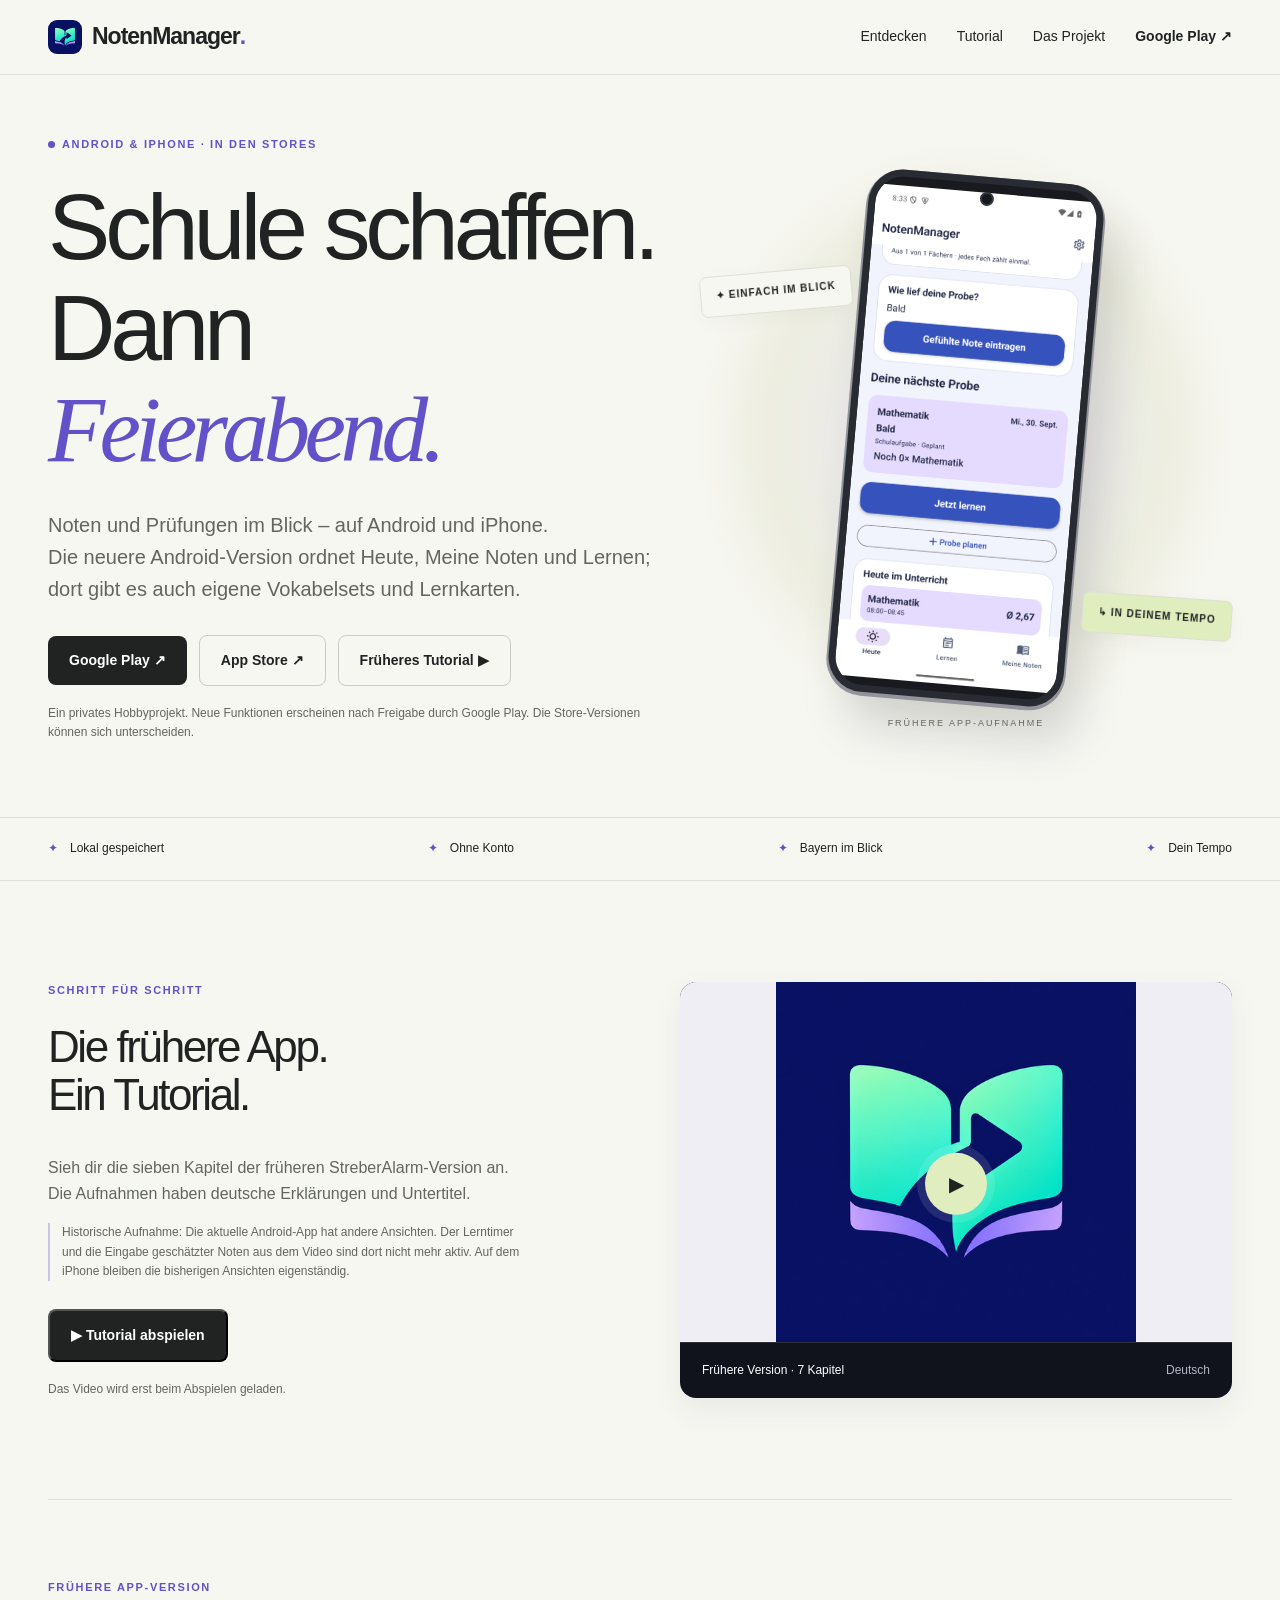
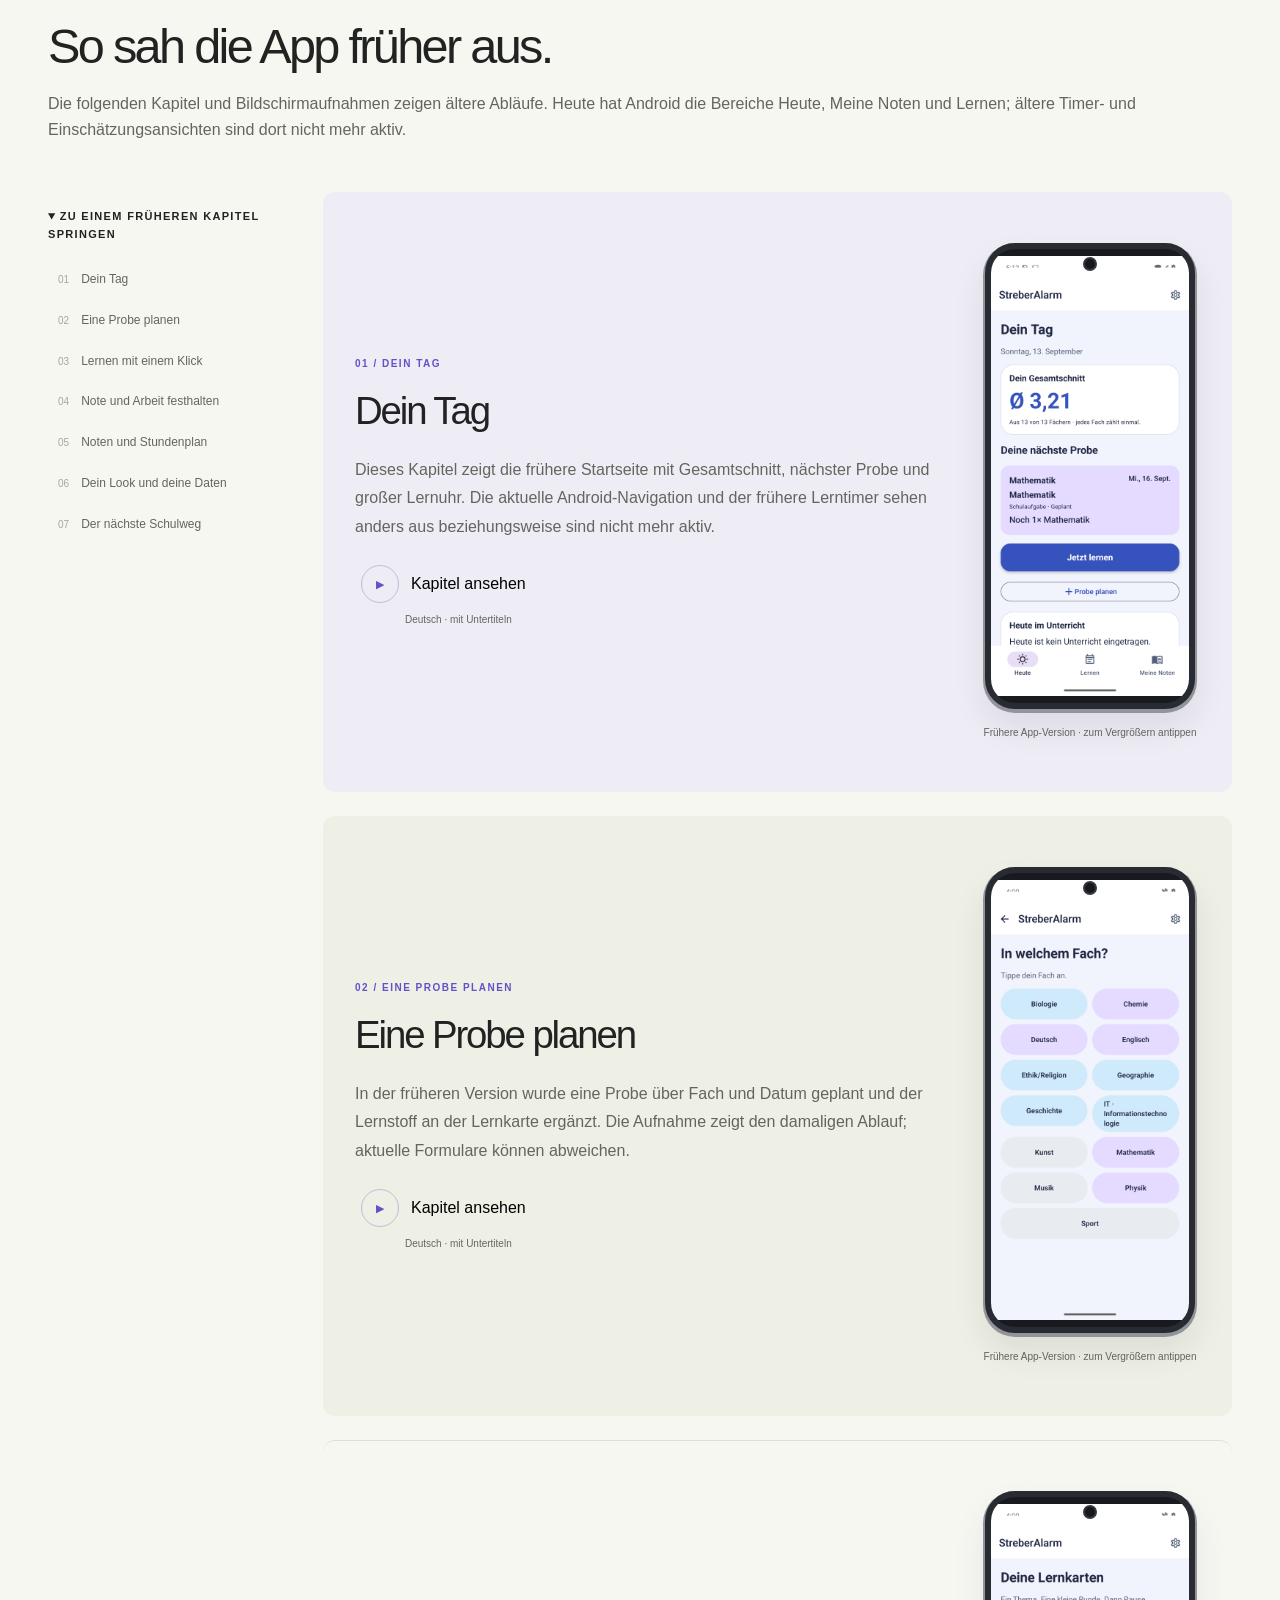
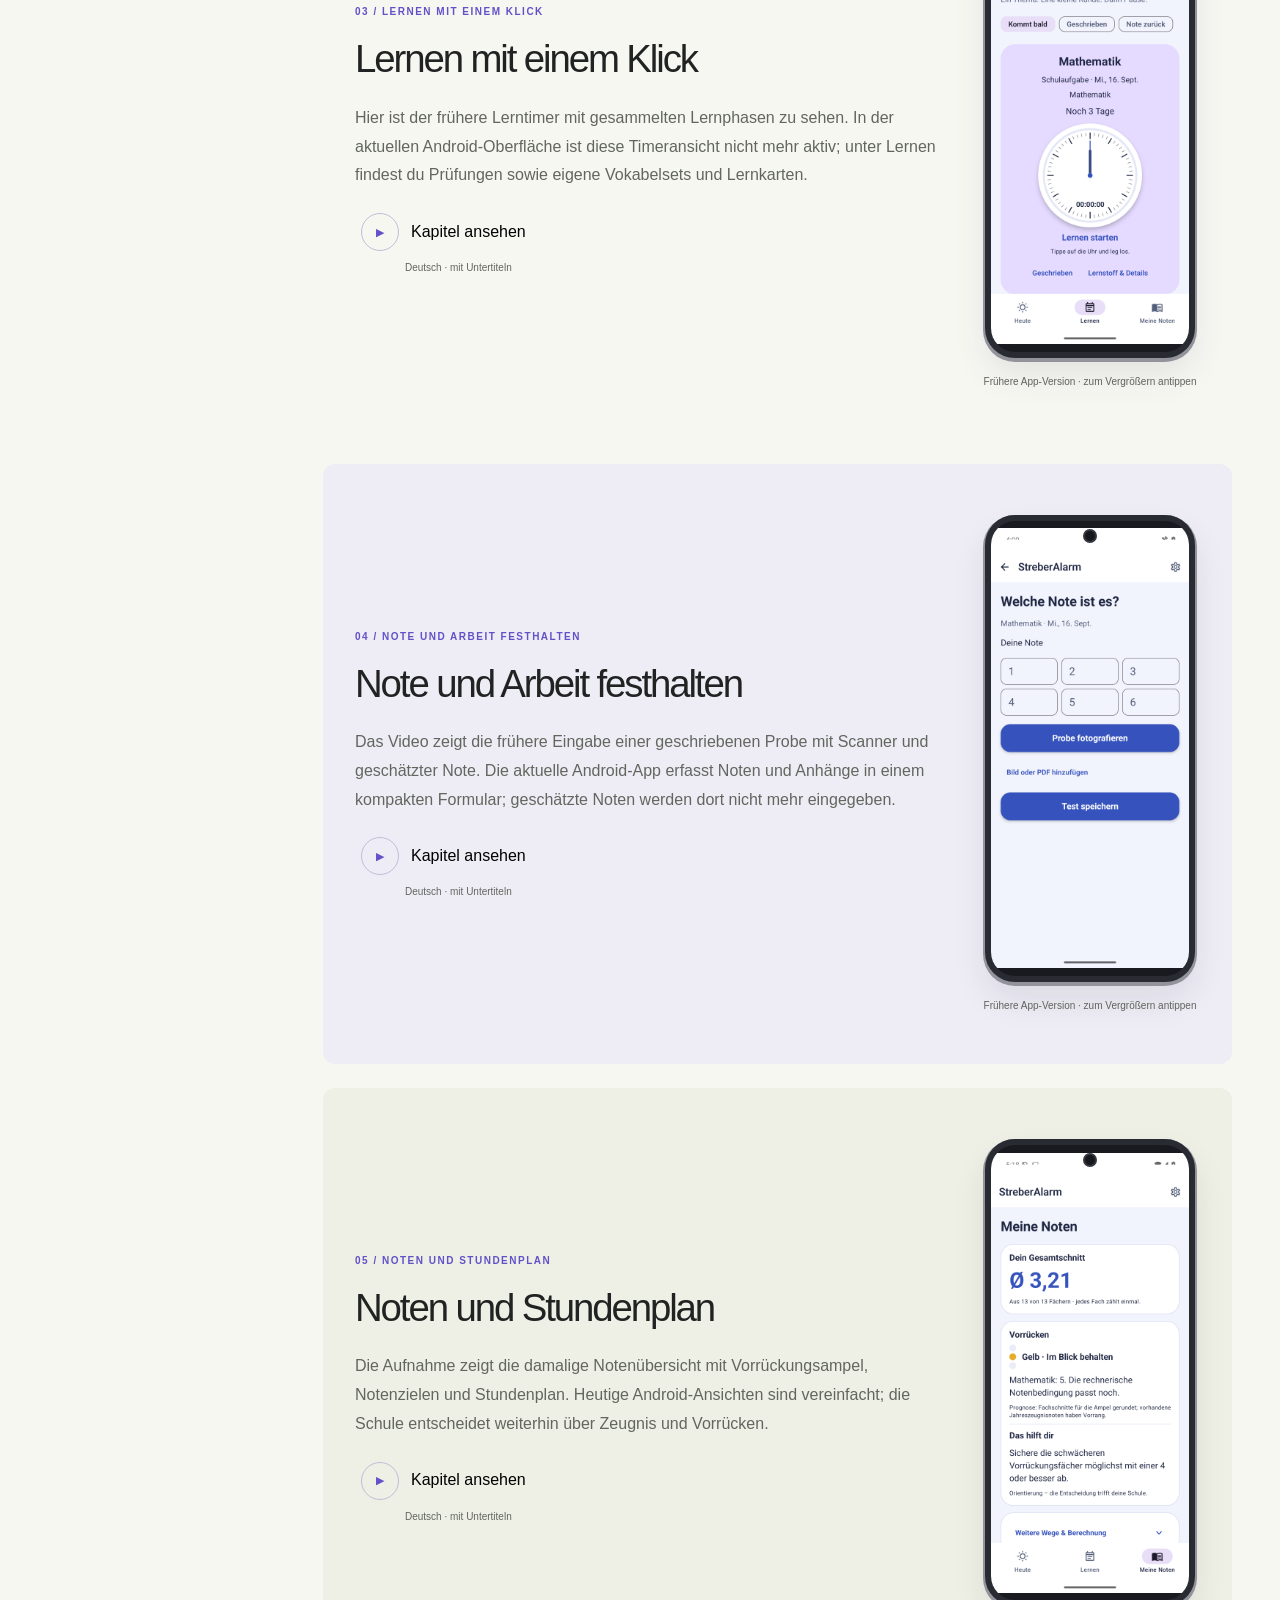
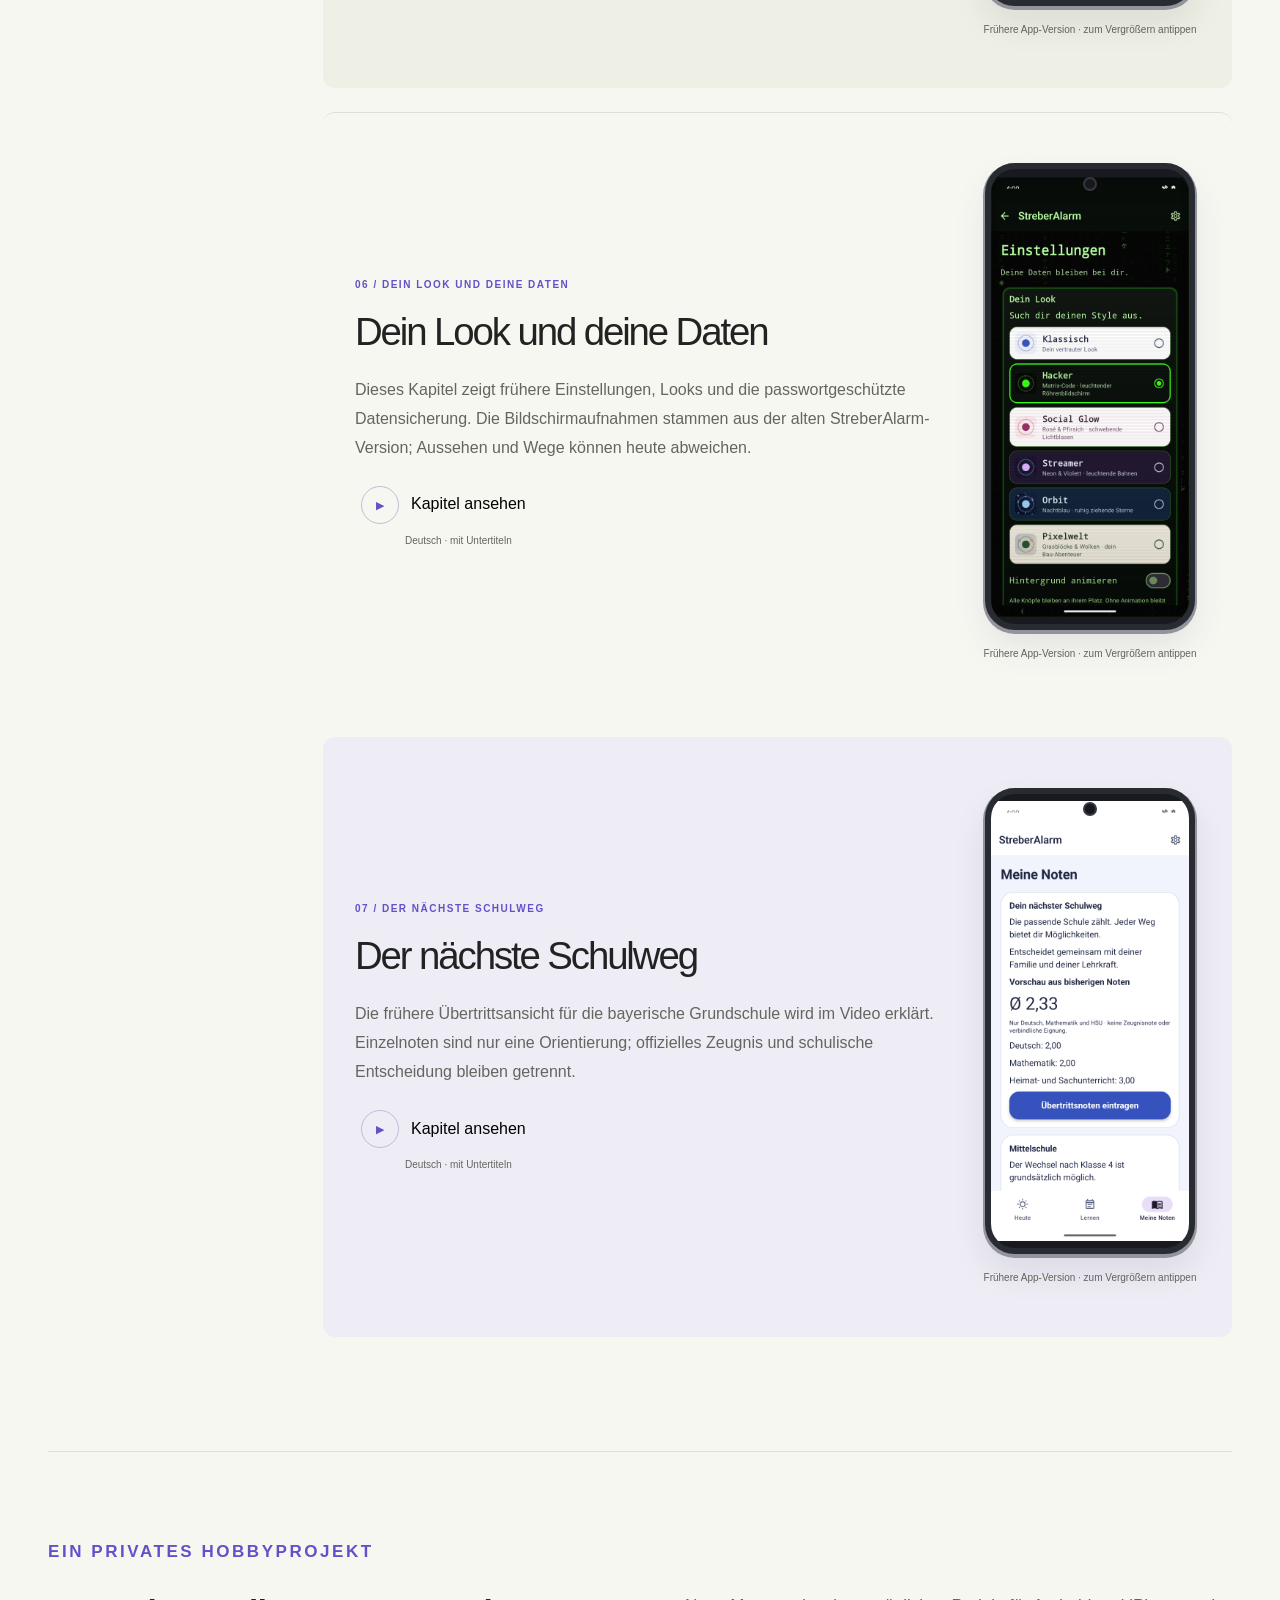
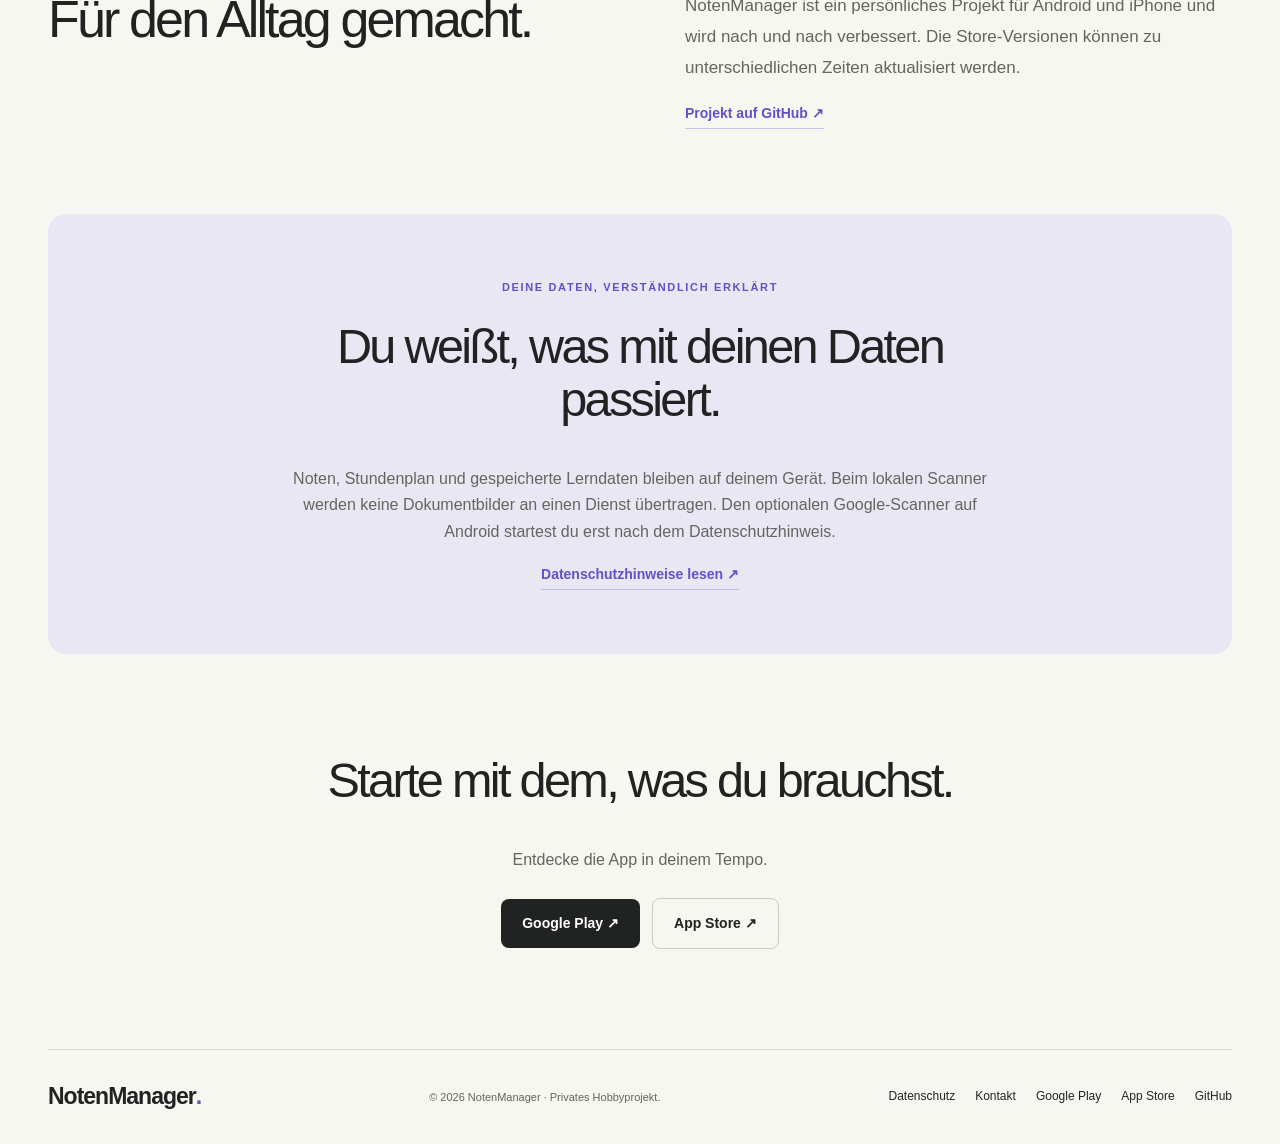
==== commit ae330888: "Publish current iOS source and store-linked website" ====
--- a/website/public/index.html
+++ b/website/public/index.html
@@ -1 +1 @@
-<!doctype html><html lang="de"><head><meta charset="utf-8"><meta name="viewport" content="width=device-width,initial-scale=1"><meta name="theme-color" content="#f7f7f2"><meta name="description" content="NotenManager: Funktionen, echte App-Aufnahmen und ein deutsches Tutorial."><link rel="canonical" href="https://app.wean.de/notenmanager/"><meta property="og:title" content="NotenManager – App und Tutorial"><meta property="og:description" content="Deine Noten, Proben und Lernrunden im Blick. Ein privates Android-Projekt."><meta property="og:url" content="https://app.wean.de/notenmanager/"><meta property="og:image" content="https://app.wean.de/notenmanager/assets/logo.png"><link rel="icon" href="assets/logo.png"><link rel="stylesheet" href="style.css"><script defer src="site.js"></script><title>NotenManager – App und Tutorial</title></head><body><a class="skip" href="#main">Zum Inhalt</a><header class="site-header"><div class="header-inner"><a href="/notenmanager/" class="brand"><img src="assets/logo.png" width="34" height="34" alt="">NotenManager<span class="brand-dot">.</span></a><nav aria-label="Hauptnavigation"><a href="#features">Entdecken</a><a href="#tutorial">Tutorial</a><a href="#story">Das Projekt</a><a class="header-get" href="https://github.com/vibecodingwean/notenmanager">GitHub ↗</a></nav></div></header><main id="main"><section class="hero wrap"><div class="hero-copy"><p class="eyebrow"><span class="status-dot"></span>ANDROID · IN ENTWICKLUNG</p><h1>Schule schaffen.<br>Dann <em>Feierabend.</em></h1><p class="hero-description">Deine Noten. Deine nächste Probe. Eine kleine Lernrunde.<br>Behalte im Blick, was du zum Bestehen brauchst.</p><div class="hero-actions"><a class="button primary" href="https://github.com/vibecodingwean/notenmanager">Projekt auf GitHub ↗</a><a class="button secondary" href="#tutorial">Tutorial starten ▶</a></div><p class="small">Ein privates Hobbyprojekt.</p></div><div class="hero-visual"><div class="orbit-label label-top">✦ EINFACH IM BLICK</div><div class="hero-phone phone"><img src="assets/heute-notenmanager.png" width="922" height="2048" alt="NotenManager – aktuelle Android-Aufnahme" loading="lazy"></div><div class="orbit-label label-bottom">↳ IN DEINEM TEMPO</div><span class="visual-index">NOTENMANAGER</span></div></section><div class="principles"><div class="wrap"><span>Lokal gespeichert</span><span>Ohne Konto</span><span>Bayern im Blick</span><span>Dein Tempo</span></div></div><section class="tutorial wrap" id="tutorial"><div><p class="eyebrow">SCHRITT FÜR SCHRITT</p><h2>Die ganze App.<br>Ein kurzes Tutorial.</h2><p>Sieh dir alle Kapitel an oder spring direkt zu der Funktion, die du gerade brauchst. Echte Aufnahmen, deutsche Erklärungen und Untertitel.</p><p class="feature-note">Das Tutorial zeigt die frühere StreberAlarm-Version. Die App heißt jetzt NotenManager; Aussehen und einzelne Abläufe können inzwischen abweichen.</p><button class="button primary" data-start="0" data-title="Das vollständige Tutorial">▶ Tutorial abspielen</button><p class="small">Das Video wird erst beim Abspielen geladen.</p></div><button class="tutorial-art" data-start="0" data-title="Das vollständige Tutorial"><img src="assets/logo.png" width="512" height="512" alt="NotenManager" loading="lazy"><span class="big-play">▶</span><span class="tutorial-caption">7 Kapitel <span>Deutsch</span></span></button></section><section class="features-heading wrap" id="features"><p class="eyebrow">ENTDECKE DIE APP</p><h2>Eine Funktion nach der anderen.</h2><p>Wähle ein Kapitel. Sieh den Bildschirm. Schau dir den Ablauf an.</p></section><div class="feature-layout wrap"><aside><details open><summary>Zu einem Kapitel springen</summary><nav aria-label="Tutorial-Kapitel"><a href="#kapitel-01"><span>01</span>Dein Tag</a><a href="#kapitel-02"><span>02</span>Eine Probe planen</a><a href="#kapitel-03"><span>03</span>Lernen mit einem Klick</a><a href="#kapitel-04"><span>04</span>Note und Arbeit festhalten</a><a href="#kapitel-05"><span>05</span>Noten und Stundenplan</a><a href="#kapitel-06"><span>06</span>Dein Look und deine Daten</a><a href="#kapitel-07"><span>07</span>Der nächste Schulweg</a></nav></details></aside><div class="feature-sections"><section class="feature" id="kapitel-01"><div class="feature-copy"><p class="eyebrow">01 / Dein Tag</p><h2>Dein Tag</h2><p class="description">NotenManager hilft dir, den Schulalltag im Blick zu behalten. Oben siehst du deinen bisherigen Gesamtschnitt. Darunter findest du deine nächste Probe. Tippe auf die Karte, um den Lernstoff anzusehen. Mit einem Tipp auf die große Uhr startest du eine Lernrunde. Es geht darum, gut durchzukommen. Schritt für Schritt.</p><button class="watch" data-start="0" data-end="24.166666666666668" data-title="Dein Tag"><span class="play">▶</span> Kapitel ansehen</button><p class="video-hint">Deutsch · mit Untertiteln</p></div><figure><a class="phone" href="assets/01-heute.png" data-image><img src="assets/01-heute.png" width="1080" height="2400" alt="App-Aufnahme der früheren StreberAlarm-Version" loading="lazy"></a><figcaption>Frühere App-Version · zum Vergrößern antippen</figcaption></figure></section><section class="feature" id="kapitel-02"><div class="feature-copy"><p class="eyebrow">02 / Eine Probe planen</p><h2>Eine Probe planen</h2><p class="description">Eine neue Probe planst du mit wenigen Schritten. Tippe auf Probe planen, wähle das Fach und anschließend das Datum. Die Fächer stehen alphabetisch zur Auswahl. Einen eigenen Testnamen brauchst du nicht. Den Lernstoff ergänzt du direkt an der Lernkarte. So bleibt die Planung übersichtlich.</p><button class="watch" data-start="24.166666666666668" data-end="46.93333333333334" data-title="Eine Probe planen"><span class="play">▶</span> Kapitel ansehen</button><p class="video-hint">Deutsch · mit Untertiteln</p></div><figure><a class="phone" href="assets/02-planen.png" data-image><img src="assets/02-planen.png" width="1080" height="2400" alt="App-Aufnahme der früheren StreberAlarm-Version" loading="lazy"></a><figcaption>Frühere App-Version · zum Vergrößern antippen</figcaption></figure></section><section class="feature" id="kapitel-03"><div class="feature-copy"><p class="eyebrow">03 / Lernen mit einem Klick</p><h2>Lernen mit einem Klick</h2><p class="description">Unter Lernen findest du deine anstehenden Proben als Karten. Tippe auf die große Uhr, wenn du anfängst. Sie läuft, während du lernst. Ein weiterer Tipp beendet die Lernphase. Mehrere kurze Runden werden zur Probe gesammelt. Fang mit einem kleinen Thema an. Danach darf auch Pause sein.</p><button class="watch" data-start="46.93333333333334" data-end="70.13333333333334" data-title="Lernen mit einem Klick"><span class="play">▶</span> Kapitel ansehen</button><p class="video-hint">Deutsch · mit Untertiteln</p></div><figure><a class="phone" href="assets/03-lernen.png" data-image><img src="assets/03-lernen.png" width="1080" height="2400" alt="App-Aufnahme der früheren StreberAlarm-Version" loading="lazy"></a><figcaption>Frühere App-Version · zum Vergrößern antippen</figcaption></figure></section><section class="feature" id="kapitel-04"><div class="feature-copy"><p class="eyebrow">04 / Note und Arbeit festhalten</p><h2>Note und Arbeit festhalten</h2><p class="description">Ist die Probe geschrieben, wechselst du direkt in diesen Zustand. Sobald du deine Note kennst, wählst du Note eintragen. Hier findest du auch Probe fotografieren. Du entscheidest zwischen dem lokalen Scanner und dem Google-Scanner. Bei Google erscheint vorher ein Datenschutzhinweis. Deine Einschätzung bleibt neben der wirklichen Note erhalten.</p><button class="watch" data-start="70.13333333333334" data-end="95.26666666666668" data-title="Note und Arbeit festhalten"><span class="play">▶</span> Kapitel ansehen</button><p class="video-hint">Deutsch · mit Untertiteln</p></div><figure><a class="phone" href="assets/04-note.png" data-image><img src="assets/04-note.png" width="1080" height="2400" alt="App-Aufnahme der früheren StreberAlarm-Version" loading="lazy"></a><figcaption>Frühere App-Version · zum Vergrößern antippen</figcaption></figure></section><section class="feature" id="kapitel-05"><div class="feature-copy"><p class="eyebrow">05 / Noten und Stundenplan</p><h2>Noten und Stundenplan</h2><p class="description">Meine Noten zeigt dir den bisherigen Gesamtschnitt und eine Ampel als Orientierung zum Vorrücken. Entscheidend sind die relevanten Fächer, nicht nur ein schöner Durchschnitt. Hinweise zeigen mögliche nächste Ziele. Im Stundenplan wählst du für jede Stunde ein Fach. Farben und bekannte Fachschnitte passen zur Notenübersicht. Pausen zwischen den Zeiten werden hervorgehoben.</p><button class="watch" data-start="95.26666666666668" data-end="125.06666666666668" data-title="Noten und Stundenplan"><span class="play">▶</span> Kapitel ansehen</button><p class="video-hint">Deutsch · mit Untertiteln</p></div><figure><a class="phone" href="assets/05-noten.png" data-image><img src="assets/05-noten.png" width="1080" height="2400" alt="App-Aufnahme der früheren StreberAlarm-Version" loading="lazy"></a><figcaption>Frühere App-Version · zum Vergrößern antippen</figcaption></figure></section><section class="feature" id="kapitel-06"><div class="feature-copy"><p class="eyebrow">06 / Dein Look und deine Daten</p><h2>Dein Look und deine Daten</h2><p class="description">In den Einstellungen suchst du deinen Look aus. Zum Beispiel Hacker mit Matrix-Code und kleinen CRT-Monitoren, Social Glow oder Pixelwelt. Die Knöpfe bleiben am selben Platz. Animationen lassen sich abschalten. Deine Schuldaten werden lokal gespeichert. Über die Datensicherung kannst du ein passwortgeschütztes Backup erstellen und später wiederherstellen.</p><button class="watch" data-start="125.06666666666668" data-end="152.33333333333334" data-title="Dein Look und deine Daten"><span class="play">▶</span> Kapitel ansehen</button><p class="video-hint">Deutsch · mit Untertiteln</p></div><figure><a class="phone" href="assets/06-hacker.png" data-image><img src="assets/06-hacker.png" width="1080" height="2400" alt="App-Aufnahme der früheren StreberAlarm-Version" loading="lazy"></a><figcaption>Frühere App-Version · zum Vergrößern antippen</figcaption></figure></section><section class="feature" id="kapitel-07"><div class="feature-copy"><p class="eyebrow">07 / Der nächste Schulweg</p><h2>Der nächste Schulweg</h2><p class="description">Für die bayerische Grundschule gibt es eine eigene Übertrittsansicht in Klasse drei und vier. Hier stehen Deutsch, Mathematik und Heimat- und Sachunterricht im Mittelpunkt. Eingetragene Einzelnoten ergeben eine Vorschau. Das offizielle Übertrittszeugnis wird getrennt erfasst. Die App erklärt die Wege zu Mittelschule, Realschule und Gymnasium. Die Entscheidung der Schule bleibt maßgeblich.</p><button class="watch" data-start="152.33333333333334" data-end="181.8" data-title="Der nächste Schulweg"><span class="play">▶</span> Kapitel ansehen</button><p class="video-hint">Deutsch · mit Untertiteln</p></div><figure><a class="phone" href="assets/07-uebertritt.png" data-image><img src="assets/07-uebertritt.png" width="1080" height="2400" alt="App-Aufnahme der früheren StreberAlarm-Version" loading="lazy"></a><figcaption>Frühere App-Version · zum Vergrößern antippen</figcaption></figure></section></div></div><section class="story wrap" id="story"><p class="eyebrow">EIN PRIVATES HOBBYPROJEKT</p><h2>Für den Alltag gemacht.</h2><div><p>NotenManager wird als persönliches Projekt entwickelt und nach und nach verbessert.</p><a class="text-link" href="https://github.com/vibecodingwean/notenmanager">Projekt auf GitHub ↗</a></div></section><section class="privacy wrap" id="privacy"><p class="eyebrow">DEINE DATEN, VERSTÄNDLICH ERKLÄRT</p><h2>Du weißt, was mit deinen Daten passiert.</h2><p>Noten, Stundenplan und Lernzeiten bleiben auf deinem Gerät. Beim lokalen Scanner werden keine Dokumentbilder an einen Dienst übertragen. Den optionalen Google-Scanner startest du erst nach dem Datenschutzhinweis.</p><a class="text-link" href="privacy.html">Datenschutzhinweise lesen ↗</a></section><section class="closing wrap"><h2>Starte mit dem, was du brauchst.</h2><p>Entdecke die App in deinem Tempo.</p><a class="button primary" href="#tutorial">Zum Tutorial ▶</a></section></main><footer class="wrap footer"><a class="brand" href="/notenmanager/">NotenManager<span class="brand-dot">.</span></a><p>© 2026 NotenManager · Privates Hobbyprojekt.</p><nav aria-label="Fußzeile"><a href="privacy.html">Datenschutz</a><a href="kontakt.html">Kontakt</a><a href="https://github.com/vibecodingwean/notenmanager">GitHub</a></nav></footer><dialog id="media-dialog" aria-labelledby="media-title"><div class="dialog-top"><h2 id="media-title"></h2><button class="close" aria-label="Schließen">✕</button></div><div id="media-content"></div><p id="media-caption"></p></dialog></body></html>+<!doctype html><html lang="de"><head><meta charset="utf-8"><meta name="viewport" content="width=device-width,initial-scale=1"><meta name="theme-color" content="#f7f7f2"><meta name="description" content="NotenManager für Android und iPhone: Store-Links, Funktionen und ein historisches Tutorial."><link rel="canonical" href="https://app.wean.de/notenmanager/"><meta property="og:title" content="NotenManager – App und Tutorial"><meta property="og:description" content="Noten und Prüfungen im Blick – auf Android und iPhone. Mit Store-Links und einem historischen Tutorial."><meta property="og:url" content="https://app.wean.de/notenmanager/"><meta property="og:image" content="https://app.wean.de/notenmanager/assets/logo.png"><link rel="icon" href="assets/logo.png"><link rel="stylesheet" href="style.css"><script defer src="site.js"></script><title>NotenManager – App und Tutorial</title></head><body><a class="skip" href="#main">Zum Inhalt</a><header class="site-header"><div class="header-inner"><a href="/notenmanager/" class="brand"><img src="assets/logo.png" width="34" height="34" alt="">NotenManager<span class="brand-dot">.</span></a><nav aria-label="Hauptnavigation"><a href="#features">Entdecken</a><a href="#tutorial">Tutorial</a><a href="#story">Das Projekt</a><a class="header-get" href="https://play.google.com/store/apps/details?id=com.streberalarm.app">Google Play ↗</a></nav></div></header><main id="main"><section class="hero wrap"><div class="hero-copy"><p class="eyebrow"><span class="status-dot"></span>ANDROID &amp; IPHONE · IN DEN STORES</p><h1>Schule schaffen.<br>Dann <em>Feierabend.</em></h1><p class="hero-description">Noten und Prüfungen im Blick – auf Android und iPhone.<br>Die neuere Android-Version ordnet Heute, Meine Noten und Lernen; dort gibt es auch eigene Vokabelsets und Lernkarten.</p><div class="hero-actions"><a class="button primary" href="https://play.google.com/store/apps/details?id=com.streberalarm.app">Google Play ↗</a><a class="button secondary" href="https://apps.apple.com/de/app/streberalarm-notenmanager/id6818794410">App Store ↗</a><a class="button secondary" href="#tutorial">Früheres Tutorial ▶</a></div><p class="small">Ein privates Hobbyprojekt. Neue Funktionen erscheinen nach Freigabe durch Google Play. Die Store-Versionen können sich unterscheiden.</p></div><div class="hero-visual"><div class="orbit-label label-top">✦ EINFACH IM BLICK</div><div class="hero-phone phone"><img src="assets/heute-notenmanager.png" width="922" height="2048" alt="NotenManager – Aufnahme einer früheren Android-Version" loading="lazy"></div><div class="orbit-label label-bottom">↳ IN DEINEM TEMPO</div><span class="visual-index">FRÜHERE APP-AUFNAHME</span></div></section><div class="principles"><div class="wrap"><span>Lokal gespeichert</span><span>Ohne Konto</span><span>Bayern im Blick</span><span>Dein Tempo</span></div></div><section class="tutorial wrap" id="tutorial"><div><p class="eyebrow">SCHRITT FÜR SCHRITT</p><h2>Die frühere App.<br>Ein Tutorial.</h2><p>Sieh dir die sieben Kapitel der früheren StreberAlarm-Version an. Die Aufnahmen haben deutsche Erklärungen und Untertitel.</p><p class="feature-note">Historische Aufnahme: Die aktuelle Android-App hat andere Ansichten. Der Lerntimer und die Eingabe geschätzter Noten aus dem Video sind dort nicht mehr aktiv. Auf dem iPhone bleiben die bisherigen Ansichten eigenständig.</p><button class="button primary" data-start="0" data-title="Historisches Tutorial">▶ Tutorial abspielen</button><p class="small">Das Video wird erst beim Abspielen geladen.</p></div><button class="tutorial-art" data-start="0" data-title="Historisches Tutorial"><img src="assets/logo.png" width="512" height="512" alt="NotenManager" loading="lazy"><span class="big-play">▶</span><span class="tutorial-caption">Frühere Version · 7 Kapitel <span>Deutsch</span></span></button></section><section class="features-heading wrap" id="features"><p class="eyebrow">FRÜHERE APP-VERSION</p><h2>So sah die App früher aus.</h2><p>Die folgenden Kapitel und Bildschirmaufnahmen zeigen ältere Abläufe. Heute hat Android die Bereiche Heute, Meine Noten und Lernen; ältere Timer- und Einschätzungsansichten sind dort nicht mehr aktiv.</p></section><div class="feature-layout wrap"><aside><details open><summary>Zu einem früheren Kapitel springen</summary><nav aria-label="Tutorial-Kapitel"><a href="#kapitel-01"><span>01</span>Dein Tag</a><a href="#kapitel-02"><span>02</span>Eine Probe planen</a><a href="#kapitel-03"><span>03</span>Lernen mit einem Klick</a><a href="#kapitel-04"><span>04</span>Note und Arbeit festhalten</a><a href="#kapitel-05"><span>05</span>Noten und Stundenplan</a><a href="#kapitel-06"><span>06</span>Dein Look und deine Daten</a><a href="#kapitel-07"><span>07</span>Der nächste Schulweg</a></nav></details></aside><div class="feature-sections"><section class="feature" id="kapitel-01"><div class="feature-copy"><p class="eyebrow">01 / Dein Tag</p><h2>Dein Tag</h2><p class="description">Dieses Kapitel zeigt die frühere Startseite mit Gesamtschnitt, nächster Probe und großer Lernuhr. Die aktuelle Android-Navigation und der frühere Lerntimer sehen anders aus beziehungsweise sind nicht mehr aktiv.</p><button class="watch" data-start="0" data-end="24.166666666666668" data-title="Dein Tag"><span class="play">▶</span> Kapitel ansehen</button><p class="video-hint">Deutsch · mit Untertiteln</p></div><figure><a class="phone" href="assets/01-heute.png" data-image><img src="assets/01-heute.png" width="1080" height="2400" alt="App-Aufnahme der früheren StreberAlarm-Version" loading="lazy"></a><figcaption>Frühere App-Version · zum Vergrößern antippen</figcaption></figure></section><section class="feature" id="kapitel-02"><div class="feature-copy"><p class="eyebrow">02 / Eine Probe planen</p><h2>Eine Probe planen</h2><p class="description">In der früheren Version wurde eine Probe über Fach und Datum geplant und der Lernstoff an der Lernkarte ergänzt. Die Aufnahme zeigt den damaligen Ablauf; aktuelle Formulare können abweichen.</p><button class="watch" data-start="24.166666666666668" data-end="46.93333333333334" data-title="Eine Probe planen"><span class="play">▶</span> Kapitel ansehen</button><p class="video-hint">Deutsch · mit Untertiteln</p></div><figure><a class="phone" href="assets/02-planen.png" data-image><img src="assets/02-planen.png" width="1080" height="2400" alt="App-Aufnahme der früheren StreberAlarm-Version" loading="lazy"></a><figcaption>Frühere App-Version · zum Vergrößern antippen</figcaption></figure></section><section class="feature" id="kapitel-03"><div class="feature-copy"><p class="eyebrow">03 / Lernen mit einem Klick</p><h2>Lernen mit einem Klick</h2><p class="description">Hier ist der frühere Lerntimer mit gesammelten Lernphasen zu sehen. In der aktuellen Android-Oberfläche ist diese Timeransicht nicht mehr aktiv; unter Lernen findest du Prüfungen sowie eigene Vokabelsets und Lernkarten.</p><button class="watch" data-start="46.93333333333334" data-end="70.13333333333334" data-title="Lernen mit einem Klick"><span class="play">▶</span> Kapitel ansehen</button><p class="video-hint">Deutsch · mit Untertiteln</p></div><figure><a class="phone" href="assets/03-lernen.png" data-image><img src="assets/03-lernen.png" width="1080" height="2400" alt="App-Aufnahme der früheren StreberAlarm-Version" loading="lazy"></a><figcaption>Frühere App-Version · zum Vergrößern antippen</figcaption></figure></section><section class="feature" id="kapitel-04"><div class="feature-copy"><p class="eyebrow">04 / Note und Arbeit festhalten</p><h2>Note und Arbeit festhalten</h2><p class="description">Das Video zeigt die frühere Eingabe einer geschriebenen Probe mit Scanner und geschätzter Note. Die aktuelle Android-App erfasst Noten und Anhänge in einem kompakten Formular; geschätzte Noten werden dort nicht mehr eingegeben.</p><button class="watch" data-start="70.13333333333334" data-end="95.26666666666668" data-title="Note und Arbeit festhalten"><span class="play">▶</span> Kapitel ansehen</button><p class="video-hint">Deutsch · mit Untertiteln</p></div><figure><a class="phone" href="assets/04-note.png" data-image><img src="assets/04-note.png" width="1080" height="2400" alt="App-Aufnahme der früheren StreberAlarm-Version" loading="lazy"></a><figcaption>Frühere App-Version · zum Vergrößern antippen</figcaption></figure></section><section class="feature" id="kapitel-05"><div class="feature-copy"><p class="eyebrow">05 / Noten und Stundenplan</p><h2>Noten und Stundenplan</h2><p class="description">Die Aufnahme zeigt die damalige Notenübersicht mit Vorrückungsampel, Notenzielen und Stundenplan. Heutige Android-Ansichten sind vereinfacht; die Schule entscheidet weiterhin über Zeugnis und Vorrücken.</p><button class="watch" data-start="95.26666666666668" data-end="125.06666666666668" data-title="Noten und Stundenplan"><span class="play">▶</span> Kapitel ansehen</button><p class="video-hint">Deutsch · mit Untertiteln</p></div><figure><a class="phone" href="assets/05-noten.png" data-image><img src="assets/05-noten.png" width="1080" height="2400" alt="App-Aufnahme der früheren StreberAlarm-Version" loading="lazy"></a><figcaption>Frühere App-Version · zum Vergrößern antippen</figcaption></figure></section><section class="feature" id="kapitel-06"><div class="feature-copy"><p class="eyebrow">06 / Dein Look und deine Daten</p><h2>Dein Look und deine Daten</h2><p class="description">Dieses Kapitel zeigt frühere Einstellungen, Looks und die passwortgeschützte Datensicherung. Die Bildschirmaufnahmen stammen aus der alten StreberAlarm-Version; Aussehen und Wege können heute abweichen.</p><button class="watch" data-start="125.06666666666668" data-end="152.33333333333334" data-title="Dein Look und deine Daten"><span class="play">▶</span> Kapitel ansehen</button><p class="video-hint">Deutsch · mit Untertiteln</p></div><figure><a class="phone" href="assets/06-hacker.png" data-image><img src="assets/06-hacker.png" width="1080" height="2400" alt="App-Aufnahme der früheren StreberAlarm-Version" loading="lazy"></a><figcaption>Frühere App-Version · zum Vergrößern antippen</figcaption></figure></section><section class="feature" id="kapitel-07"><div class="feature-copy"><p class="eyebrow">07 / Der nächste Schulweg</p><h2>Der nächste Schulweg</h2><p class="description">Die frühere Übertrittsansicht für die bayerische Grundschule wird im Video erklärt. Einzelnoten sind nur eine Orientierung; offizielles Zeugnis und schulische Entscheidung bleiben getrennt.</p><button class="watch" data-start="152.33333333333334" data-end="181.8" data-title="Der nächste Schulweg"><span class="play">▶</span> Kapitel ansehen</button><p class="video-hint">Deutsch · mit Untertiteln</p></div><figure><a class="phone" href="assets/07-uebertritt.png" data-image><img src="assets/07-uebertritt.png" width="1080" height="2400" alt="App-Aufnahme der früheren StreberAlarm-Version" loading="lazy"></a><figcaption>Frühere App-Version · zum Vergrößern antippen</figcaption></figure></section></div></div><section class="story wrap" id="story"><p class="eyebrow">EIN PRIVATES HOBBYPROJEKT</p><h2>Für den Alltag gemacht.</h2><div><p>NotenManager ist ein persönliches Projekt für Android und iPhone und wird nach und nach verbessert. Die Store-Versionen können zu unterschiedlichen Zeiten aktualisiert werden.</p><a class="text-link" href="https://github.com/vibecodingwean/notenmanager">Projekt auf GitHub ↗</a></div></section><section class="privacy wrap" id="privacy"><p class="eyebrow">DEINE DATEN, VERSTÄNDLICH ERKLÄRT</p><h2>Du weißt, was mit deinen Daten passiert.</h2><p>Noten, Stundenplan und gespeicherte Lerndaten bleiben auf deinem Gerät. Beim lokalen Scanner werden keine Dokumentbilder an einen Dienst übertragen. Den optionalen Google-Scanner auf Android startest du erst nach dem Datenschutzhinweis.</p><a class="text-link" href="privacy.html">Datenschutzhinweise lesen ↗</a></section><section class="closing wrap"><h2>Starte mit dem, was du brauchst.</h2><p>Entdecke die App in deinem Tempo.</p><div class="hero-actions"><a class="button primary" href="https://play.google.com/store/apps/details?id=com.streberalarm.app">Google Play ↗</a><a class="button secondary" href="https://apps.apple.com/de/app/streberalarm-notenmanager/id6818794410">App Store ↗</a></div></section></main><footer class="wrap footer"><a class="brand" href="/notenmanager/">NotenManager<span class="brand-dot">.</span></a><p>© 2026 NotenManager · Privates Hobbyprojekt.</p><nav aria-label="Fußzeile"><a href="privacy.html">Datenschutz</a><a href="kontakt.html">Kontakt</a><a href="https://play.google.com/store/apps/details?id=com.streberalarm.app">Google Play</a><a href="https://apps.apple.com/de/app/streberalarm-notenmanager/id6818794410">App Store</a><a href="https://github.com/vibecodingwean/notenmanager">GitHub</a></nav></footer><dialog id="media-dialog" aria-labelledby="media-title"><div class="dialog-top"><h2 id="media-title"></h2><button class="close" aria-label="Schließen">✕</button></div><div id="media-content"></div><p id="media-caption"></p></dialog></body></html>
--- a/website/public/style.css
+++ b/website/public/style.css
@@ -1,4 +1,4 @@
-:root{--paper:#f7f7f2;--ink:#202322;--muted:#62665e;--line:#dedfd7;--purple:#6251c8;--tint:#eeedf8;--lime:#dfedbf}*{box-sizing:border-box}html{scroll-behavior:smooth;scroll-padding-top:104px}body{margin:0;background:var(--paper);color:var(--ink);font:16px/1.65 Arial,Helvetica,sans-serif}a{color:inherit;text-decoration:none}button{font:inherit;cursor:pointer}a,button,summary{-webkit-tap-highlight-color:transparent}a:focus-visible,button:focus-visible,summary:focus-visible{outline:3px solid var(--purple);outline-offset:6px}img{max-width:100%;display:block;height:auto}h1,h2,h3,p{margin-top:0}h1,h2,h3{line-height:1.08;letter-spacing:-.055em}h2{font-size:clamp(32px,3.8vw,52px);font-weight:500}h3{font-size:27px;font-weight:500}p{color:var(--muted)}.wrap{width:min(1240px,calc(100% - 96px));margin-inline:auto}.site-header{position:sticky;top:0;z-index:10;border-bottom:1px solid var(--line);background:rgba(247,247,242,.96);backdrop-filter:blur(16px)}.header-inner{max-width:1440px;margin:auto;padding:18px 48px;display:flex;align-items:center;justify-content:space-between;gap:20px}.brand{display:flex;align-items:center;font-size:23px;letter-spacing:-1px;font-weight:700;color:var(--ink);white-space:nowrap}.brand img{margin-right:10px;border-radius:9px}.brand-dot{color:var(--purple)}nav{display:flex;gap:30px;font-size:14px}.header-get{font-weight:700}.header-get span{color:var(--purple);margin-left:8px}.hero{min-height:740px;display:grid;grid-template-columns:1.15fr 1fr;align-items:center;gap:40px;padding-block:60px 75px}.eyebrow{font-size:11px;font-weight:700;letter-spacing:.15em;text-transform:uppercase;color:var(--purple);margin-bottom:24px}.status-dot{display:inline-block;width:7px;height:7px;border-radius:100%;background:var(--purple);margin-right:7px}.hero h1{font-size:clamp(62px,7.3vw,104px);font-weight:500;margin-bottom:28px}.hero h1 em{font-family:Georgia,serif;font-weight:400;color:var(--purple);letter-spacing:-.06em}.hero-description{font-size:20px;line-height:1.6;margin-bottom:30px}.hero-actions{display:flex;gap:12px;flex-wrap:wrap;align-items:center}.button{display:inline-flex;align-items:center;justify-content:center;gap:20px;padding:14px 21px;border-radius:8px;font-size:14px;font-weight:600;line-height:1.5;transition:transform .15s,background .15s}.button:hover{transform:translateY(-2px)}.primary{background:var(--ink);color:#fff}.primary:hover{background:var(--purple)}.secondary{border:1px solid #c9ccc1;background:transparent}.small{font-size:12px;line-height:1.6;margin-top:18px;margin-bottom:0}.hero-visual{height:585px;position:relative;display:grid;place-items:center;background:radial-gradient(ellipse at center,#e9e5f7 0%,#edeee0 53%,transparent 72%)}.phone{display:block;position:relative;background:#191a20;border:7px solid #292b32;border-radius:35px;overflow:hidden;box-shadow:0 2px 0 2px #92939b,0 18px 34px #26253f17;aspect-ratio:9/20}.phone:after{content:"";position:absolute;top:8px;left:50%;width:10px;height:10px;background:#17181c;border:2px solid #343641;border-radius:50%;transform:translateX(-50%);pointer-events:none}.phone img{width:100%;height:100%;object-fit:contain}.hero-phone{width:236px;transform:rotate(5deg);box-shadow:0 2px 0 2px #92939b,18px 35px 45px #292b3229}.orbit-label{position:absolute;background:var(--paper);z-index:1;border:1px solid var(--line);border-radius:7px;font-size:10px;letter-spacing:.1em;font-weight:700;padding:11px 15px;box-shadow:0 5px 20px #20232208}.orbit-label span{font-size:18px;color:var(--purple);margin-right:8px}.label-top{left:0;top:125px;transform:rotate(-5deg)}.label-bottom{right:0;bottom:95px;transform:rotate(4deg);background:var(--lime)}.visual-index{position:absolute;bottom:0;font-size:9px;letter-spacing:.22em;color:var(--muted)}.principles{border-block:1px solid var(--line);padding:21px 0}.principles .wrap{display:flex;justify-content:space-between;gap:15px;font-size:12px}.principles span:before{content:"✦";color:var(--purple);margin-right:12px}.tutorial{display:grid;grid-template-columns:1fr 1fr;gap:80px;align-items:center;padding-block:100px}.tutorial h2{font-size:44px}.tutorial p{max-width:480px}.text-link{font-size:14px;font-weight:600;display:inline-block;color:var(--purple);border-bottom:1px solid #6251c84d;padding-bottom:3px}.tutorial .text-link{display:block;width:max-content;margin-top:16px}.tutorial-art{position:relative;background:#10121c;border-radius:16px;overflow:hidden;box-shadow:0 12px 30px #27243812}.tutorial-art img{width:100%}.big-play{position:absolute;top:50%;left:50%;transform:translate(-50%,-60%);border-radius:50%;background:var(--lime);color:var(--ink);width:62px;height:62px;display:grid;place-items:center;font-size:20px;box-shadow:0 0 0 8px #ffffff1c}.tutorial-caption{display:flex;justify-content:space-between;padding:18px 22px;border-top:1px solid #ffffff20;color:#fff;font-size:12px}.tutorial-caption span{color:#b6b4c3}.duration{opacity:.7;font-size:12px;font-weight:400}.features-heading{border-top:1px solid var(--line);padding-top:78px}.features-heading h2{margin-bottom:18px}.feature-layout{display:grid;grid-template-columns:225px minmax(0,1fr);gap:50px;align-items:start;padding-block:32px 90px}.feature-layout aside{position:sticky;top:110px;padding-top:15px}.feature-layout details summary{font-size:11px;text-transform:uppercase;letter-spacing:.12em;font-weight:700;margin-bottom:18px;cursor:pointer}.feature-layout details nav{display:flex;flex-direction:column;gap:3px}.feature-layout aside a{display:flex;align-items:baseline;gap:12px;font-size:12px;padding:9px 10px;border-radius:5px;color:var(--muted)}.feature-layout aside a span{font-size:10px;opacity:.55;font-variant-numeric:tabular-nums}.feature-layout aside a:hover,.feature-layout aside a[aria-current=true]{color:var(--purple);background:#eae8f2}.feature{display:grid;grid-template-columns:minmax(0,1fr) 220px;gap:42px;align-items:center;border-top:1px solid var(--line);padding:50px 32px;margin-bottom:24px;min-height:580px;border-radius:12px;scroll-margin-top:6px}.feature:nth-child(3n+1){background:#eeedf5;border-top-color:transparent}.feature:nth-child(3n+2){background:#eef0e5;border-top-color:transparent}.feature h2{font-size:clamp(32px,3vw,42px);max-width:440px;margin-bottom:24px}.feature .eyebrow{font-size:10px;margin-bottom:18px;line-height:1.6}.description{font-size:16px;line-height:1.8;margin-bottom:22px}.feature-note{font-size:12px;line-height:1.6;color:#62665e;border-left:2px solid #c9c3e5;padding-left:12px;margin-bottom:28px}.watch{display:inline-flex;align-items:center;gap:12px;font-size:13px;font-weight:700}.play{border:1px solid #c3bcd9;width:38px;height:38px;border-radius:50%;display:grid;place-items:center;font-size:11px;color:var(--purple);transition:background .15s}.watch:hover .play{background:var(--purple);color:#fff}.video-hint{font-size:10px;margin:8px 0 0 50px}.feature figure{margin:0;text-align:center}.feature .phone{width:210px;margin:auto;border-width:6px;border-radius:30px;transition:transform .2s}.feature .phone:hover{transform:translateY(-4px)}figcaption{color:var(--muted);font-size:10px;margin-top:16px}figcaption span{margin-left:6px}.story{display:grid;grid-template-columns:1fr 1fr;column-gap:90px;padding-block:85px;border-top:1px solid var(--line)}.story>.eyebrow{grid-column:1/-1}.story h2{font-size:52px}.story p{font-size:17px;line-height:1.8}.desktop{padding-block:65px 90px;border-top:1px solid var(--line)}.desktop h2{max-width:520px}.desktop-options{display:grid;grid-template-columns:1fr 1fr;gap:30px}.desktop-options article{padding:30px;background:#eceee4;border-radius:12px}.desktop-options h3{margin:18px 0}.desktop-options p{max-width:470px}.privacy{padding:64px 70px;background:#eae7f5;border-radius:18px;text-align:center}.privacy h2{max-width:730px;margin-inline:auto}.privacy>p:not(.eyebrow){max-width:720px;margin-inline:auto}.data-flow{display:flex;justify-content:center;align-items:center;gap:22px;margin:36px 0;font-size:14px}.data-flow span:not(:nth-child(2)){background:#ffffff80;padding:16px 24px;border:1px solid #d2cce3;border-radius:8px}.closing{text-align:center;padding-block:100px}.closing .hero-actions{justify-content:center;margin-top:25px}.footer{border-top:1px solid var(--line);padding-block:28px;display:flex;align-items:center;justify-content:space-between;gap:25px;flex-wrap:wrap}.footer p{font-size:11px;margin:0}.footer nav{font-size:12px;gap:20px}.skip{position:fixed;left:10px;top:-100px;background:white;padding:14px;z-index:100}.skip:focus{top:10px}.sr-only{position:absolute;width:1px;height:1px;padding:0;margin:-1px;overflow:hidden;clip:rect(0,0,0,0);white-space:nowrap;border:0}dialog{background:var(--paper);color:var(--ink);border:1px solid var(--line);border-radius:15px;padding:18px 24px;max-width:calc(100% - 24px);max-height:calc(100dvh - 24px);width:480px;overscroll-behavior:contain}dialog::backdrop{background:#11131cd9;backdrop-filter:blur(5px)}.dialog-top{display:flex;justify-content:space-between;gap:16px;align-items:center;margin-bottom:14px}.dialog-top h2{font-size:19px;letter-spacing:-.025em;margin:0}.close{border:1px solid var(--line);background:transparent;border-radius:50%;width:38px;height:38px;flex-shrink:0}.media-frame{aspect-ratio:9/20;width:min(100%,calc((100dvh - 190px)*.45));min-width:200px;margin-inline:auto;background:#10121c;border-radius:8px;overflow:hidden}.media-frame iframe{width:100%;height:100%;border:0;display:block}.media-image{height:auto;max-height:calc(100dvh - 155px);width:auto;max-width:100%;margin:auto;border:6px solid #292b32;border-radius:24px}#media-caption{font-size:11px;line-height:1.5;margin:12px 0 0}#media-caption a{text-decoration:underline}.policy{padding-block:70px;max-width:960px}.policy .section-kicker{color:var(--purple);text-transform:uppercase;font-size:12px;letter-spacing:.12em}.policy .detail-card{padding-block:18px;border-top:1px solid var(--line)}.policy h3{font-size:24px;margin-bottom:15px}.policy a{color:var(--purple);text-decoration:underline}.policy ul{color:var(--muted)}
+:root{--paper:#f7f7f2;--ink:#202322;--muted:#62665e;--line:#dedfd7;--purple:#6251c8;--tint:#eeedf8;--lime:#dfedbf}*{box-sizing:border-box}html{scroll-behavior:smooth;scroll-padding-top:104px}body{margin:0;background:var(--paper);color:var(--ink);font:16px/1.65 Arial,Helvetica,sans-serif}a{color:inherit;text-decoration:none}button{font:inherit;cursor:pointer}a,button,summary{-webkit-tap-highlight-color:transparent}a:focus-visible,button:focus-visible,summary:focus-visible{outline:3px solid var(--purple);outline-offset:6px}img{max-width:100%;display:block;height:auto}h1,h2,h3,p{margin-top:0}h1,h2,h3{line-height:1.08;letter-spacing:-.055em}h2{font-size:clamp(32px,3.8vw,52px);font-weight:500}h3{font-size:27px;font-weight:500}p{color:var(--muted)}.wrap{width:min(1240px,calc(100% - 96px));margin-inline:auto}.site-header{position:sticky;top:0;z-index:10;border-bottom:1px solid var(--line);background:rgba(247,247,242,.96);backdrop-filter:blur(16px)}.header-inner{max-width:1440px;margin:auto;padding:18px 48px;display:flex;align-items:center;justify-content:space-between;gap:20px}.brand{display:flex;align-items:center;font-size:23px;letter-spacing:-1px;font-weight:700;color:var(--ink);white-space:nowrap}.brand img{margin-right:10px;border-radius:9px}.brand-dot{color:var(--purple)}nav{display:flex;gap:30px;font-size:14px}.header-get{font-weight:700}.header-get span{color:var(--purple);margin-left:8px}.hero{min-height:740px;display:grid;grid-template-columns:1.15fr 1fr;align-items:center;gap:40px;padding-block:60px 75px}.eyebrow{font-size:11px;font-weight:700;letter-spacing:.15em;text-transform:uppercase;color:var(--purple);margin-bottom:24px}.status-dot{display:inline-block;width:7px;height:7px;border-radius:100%;background:var(--purple);margin-right:7px}.hero h1{font-size:clamp(62px,7.3vw,104px);font-weight:500;margin-bottom:28px}.hero h1 em{font-family:Georgia,serif;font-weight:400;color:var(--purple);letter-spacing:-.06em}.hero-description{font-size:20px;line-height:1.6;margin-bottom:30px}.hero-actions{display:flex;gap:12px;flex-wrap:wrap;align-items:center}.button{display:inline-flex;align-items:center;justify-content:center;gap:20px;padding:14px 21px;border-radius:8px;font-size:14px;font-weight:600;line-height:1.5;transition:transform .15s,background .15s}.button:hover{transform:translateY(-2px)}.primary{background:var(--ink);color:#fff}.primary:hover{background:var(--purple)}.secondary{border:1px solid #c9ccc1;background:transparent}.small{font-size:12px;line-height:1.6;margin-top:18px;margin-bottom:0}.hero-visual{height:585px;position:relative;display:grid;place-items:center;background:radial-gradient(ellipse at center,#e9e5f7 0%,#edeee0 53%,transparent 72%)}.phone{display:block;position:relative;background:#191a20;border:7px solid #292b32;border-radius:35px;overflow:hidden;box-shadow:0 2px 0 2px #92939b,0 18px 34px #26253f17;aspect-ratio:9/20}.phone:after{content:"";position:absolute;top:8px;left:50%;width:10px;height:10px;background:#17181c;border:2px solid #343641;border-radius:50%;transform:translateX(-50%);pointer-events:none}.phone img{width:100%;height:100%;object-fit:contain}.hero-phone{width:236px;transform:rotate(5deg);box-shadow:0 2px 0 2px #92939b,18px 35px 45px #292b3229}.orbit-label{position:absolute;background:var(--paper);z-index:1;border:1px solid var(--line);border-radius:7px;font-size:10px;letter-spacing:.1em;font-weight:700;padding:11px 15px;box-shadow:0 5px 20px #20232208}.orbit-label span{font-size:18px;color:var(--purple);margin-right:8px}.label-top{left:0;top:125px;transform:rotate(-5deg)}.label-bottom{right:0;bottom:95px;transform:rotate(4deg);background:var(--lime)}.visual-index{position:absolute;bottom:0;font-size:9px;letter-spacing:.22em;color:var(--muted)}.principles{border-block:1px solid var(--line);padding:21px 0}.principles .wrap{display:flex;justify-content:space-between;gap:15px;font-size:12px}.principles span:before{content:"✦";color:var(--purple);margin-right:12px}.tutorial{display:grid;grid-template-columns:1fr 1fr;gap:80px;align-items:center;padding-block:100px}.tutorial h2{font-size:44px}.tutorial p{max-width:480px}.text-link{font-size:14px;font-weight:600;display:inline-block;color:var(--purple);border-bottom:1px solid #6251c84d;padding-bottom:3px}.tutorial .text-link{display:block;width:max-content;margin-top:16px}.tutorial-art{position:relative;background:#10121c;border-radius:16px;overflow:hidden;box-shadow:0 12px 30px #27243812}.tutorial-art img{width:100%}.big-play{position:absolute;top:50%;left:50%;transform:translate(-50%,-60%);border-radius:50%;background:var(--lime);color:var(--ink);width:62px;height:62px;display:grid;place-items:center;font-size:20px;box-shadow:0 0 0 8px #ffffff1c}.tutorial-caption{display:flex;justify-content:space-between;padding:18px 22px;border-top:1px solid #ffffff20;color:#fff;font-size:12px}.tutorial-caption span{color:#b6b4c3}.duration{opacity:.7;font-size:12px;font-weight:400}.features-heading{border-top:1px solid var(--line);padding-top:78px}.features-heading h2{margin-bottom:18px}.feature-layout{display:grid;grid-template-columns:225px minmax(0,1fr);gap:50px;align-items:start;padding-block:32px 90px}.feature-layout aside{position:sticky;top:110px;padding-top:15px}.feature-layout details summary{font-size:11px;text-transform:uppercase;letter-spacing:.12em;font-weight:700;margin-bottom:18px;cursor:pointer}.feature-layout details nav{display:flex;flex-direction:column;gap:3px}.feature-layout aside a{display:flex;align-items:baseline;gap:12px;font-size:12px;padding:9px 10px;border-radius:5px;color:var(--muted)}.feature-layout aside a span{font-size:10px;opacity:.55;font-variant-numeric:tabular-nums}.feature-layout aside a:hover,.feature-layout aside a[aria-current=true]{color:var(--purple);background:#eae8f2}.feature{display:grid;grid-template-columns:minmax(0,1fr) 220px;gap:42px;align-items:center;border-top:1px solid var(--line);padding:50px 32px;margin-bottom:24px;min-height:580px;border-radius:12px;scroll-margin-top:6px}.feature:nth-child(3n+1){background:#eeedf5;border-top-color:transparent}.feature:nth-child(3n+2){background:#eef0e5;border-top-color:transparent}.feature h2{font-size:clamp(32px,3vw,42px);max-width:440px;margin-bottom:24px}.feature .eyebrow{font-size:10px;margin-bottom:18px;line-height:1.6}.description{font-size:16px;line-height:1.8;margin-bottom:22px}.feature-note{font-size:12px;line-height:1.6;color:#62665e;border-left:2px solid #c9c3e5;padding-left:12px;margin-bottom:28px}.watch{display:inline-flex;align-items:center;gap:12px;font-size:13px;font-weight:700}.play{border:1px solid #c3bcd9;width:38px;height:38px;border-radius:50%;display:grid;place-items:center;font-size:11px;color:var(--purple);transition:background .15s}.watch:hover .play{background:var(--purple);color:#fff}.video-hint{font-size:10px;margin:8px 0 0 50px}.feature figure{margin:0;text-align:center}.feature .phone{width:210px;margin:auto;border-width:6px;border-radius:30px;transition:transform .2s}.feature .phone:hover{transform:translateY(-4px)}figcaption{color:var(--muted);font-size:10px;margin-top:16px}figcaption span{margin-left:6px}.story{display:grid;grid-template-columns:1fr 1fr;column-gap:90px;padding-block:85px;border-top:1px solid var(--line)}.story>.eyebrow{grid-column:1/-1}.story h2{font-size:52px}.story p{font-size:17px;line-height:1.8}.desktop{padding-block:65px 90px;border-top:1px solid var(--line)}.desktop h2{max-width:520px}.desktop-options{display:grid;grid-template-columns:1fr 1fr;gap:30px}.desktop-options article{padding:30px;background:#eceee4;border-radius:12px}.desktop-options h3{margin:18px 0}.desktop-options p{max-width:470px}.privacy{padding:64px 70px;background:#eae7f5;border-radius:18px;text-align:center}.privacy h2{max-width:730px;margin-inline:auto}.privacy>p:not(.eyebrow){max-width:720px;margin-inline:auto}.data-flow{display:flex;justify-content:center;align-items:center;gap:22px;margin:36px 0;font-size:14px}.data-flow span:not(:nth-child(2)){background:#ffffff80;padding:16px 24px;border:1px solid #d2cce3;border-radius:8px}.closing{text-align:center;padding-block:100px}.closing .hero-actions{justify-content:center;margin-top:25px}.footer{border-top:1px solid var(--line);padding-block:28px;display:flex;align-items:center;justify-content:space-between;gap:25px;flex-wrap:wrap}.footer p{font-size:11px;margin:0}.footer nav{font-size:12px;gap:20px;flex-wrap:wrap}.skip{position:fixed;left:10px;top:-100px;background:white;padding:14px;z-index:100}.skip:focus{top:10px}.sr-only{position:absolute;width:1px;height:1px;padding:0;margin:-1px;overflow:hidden;clip:rect(0,0,0,0);white-space:nowrap;border:0}dialog{background:var(--paper);color:var(--ink);border:1px solid var(--line);border-radius:15px;padding:18px 24px;max-width:calc(100% - 24px);max-height:calc(100dvh - 24px);width:480px;overscroll-behavior:contain}dialog::backdrop{background:#11131cd9;backdrop-filter:blur(5px)}.dialog-top{display:flex;justify-content:space-between;gap:16px;align-items:center;margin-bottom:14px}.dialog-top h2{font-size:19px;letter-spacing:-.025em;margin:0}.close{border:1px solid var(--line);background:transparent;border-radius:50%;width:38px;height:38px;flex-shrink:0}.media-frame{aspect-ratio:9/20;width:min(100%,calc((100dvh - 190px)*.45));min-width:200px;margin-inline:auto;background:#10121c;border-radius:8px;overflow:hidden}.media-frame iframe{width:100%;height:100%;border:0;display:block}.media-image{height:auto;max-height:calc(100dvh - 155px);width:auto;max-width:100%;margin:auto;border:6px solid #292b32;border-radius:24px}#media-caption{font-size:11px;line-height:1.5;margin:12px 0 0}#media-caption a{text-decoration:underline}.policy{padding-block:70px;max-width:960px}.policy .section-kicker{color:var(--purple);text-transform:uppercase;font-size:12px;letter-spacing:.12em}.policy .detail-card{padding-block:18px;border-top:1px solid var(--line)}.policy h3{font-size:24px;margin-bottom:15px}.policy a{color:var(--purple);text-decoration:underline}.policy ul{color:var(--muted)}
 @media(min-width:1600px){.hero{min-height:790px}.hero-visual{height:630px}.hero-phone{width:255px}}
 @media(max-width:1100px){.wrap{width:calc(100% - 64px)}.header-inner{padding-inline:32px}.hero{gap:15px}.hero h1{font-size:76px}.hero-actions{gap:10px}.button{padding:13px 16px;font-size:13px}.orbit-label{font-size:8px;padding:8px 10px}.label-top{left:-5px}.label-bottom{right:-5px}.tutorial{gap:45px}.feature-layout{grid-template-columns:180px minmax(0,1fr);gap:25px}.feature{padding:35px 24px;gap:25px;grid-template-columns:minmax(0,1fr) 180px}.feature .phone{width:174px;border-radius:26px}.feature h2{font-size:34px}.feature-layout aside a{font-size:11px;padding-inline:4px}.story{gap:35px}}
 @media(max-width:850px){.hero h1{font-size:65px}.hero-visual{height:520px}.hero-phone{width:205px}.hero-description{font-size:17px}.hero .eyebrow{font-size:9px}.principles .wrap{flex-wrap:wrap;justify-content:center;column-gap:35px}.tutorial{gap:25px;padding-block:70px}.tutorial h2{font-size:36px}.feature-layout{display:block;padding-top:12px}.feature-layout aside{position:static;margin-bottom:24px;padding:15px 18px;background:#eceee4;border-radius:8px}.feature-layout details nav{display:grid;grid-template-columns:1fr 1fr;gap:2px}.feature-layout details summary{margin-bottom:12px}.feature-layout aside a{padding:7px;font-size:12px}.feature{grid-template-columns:minmax(0,1fr) 230px;padding:42px;gap:42px}.feature .phone{width:216px}.feature h2{font-size:40px}.story h2{font-size:40px}.privacy{padding:40px}}
@@ -9,3 +9,5 @@
 
 button.watch,button.tutorial-art{cursor:pointer;font:inherit}button.watch{background:none;border:0}button.tutorial-art{padding:0;border:0}button.tutorial-art>img{object-fit:contain;max-height:360px;background:#eeeef4}#media-content video{display:block;max-width:100%;max-height:78vh;margin:auto}#media-content img{display:block;max-width:100%;max-height:78vh;object-fit:contain;margin:auto}
 @media(max-width:380px){.header-inner{padding-inline:16px;gap:8px}.brand{font-size:18px}.brand img{width:24px;height:24px;margin-right:6px}.site-header nav{gap:12px;font-size:11px}}
+
+@media(max-width:360px){.site-header nav{display:none}}
